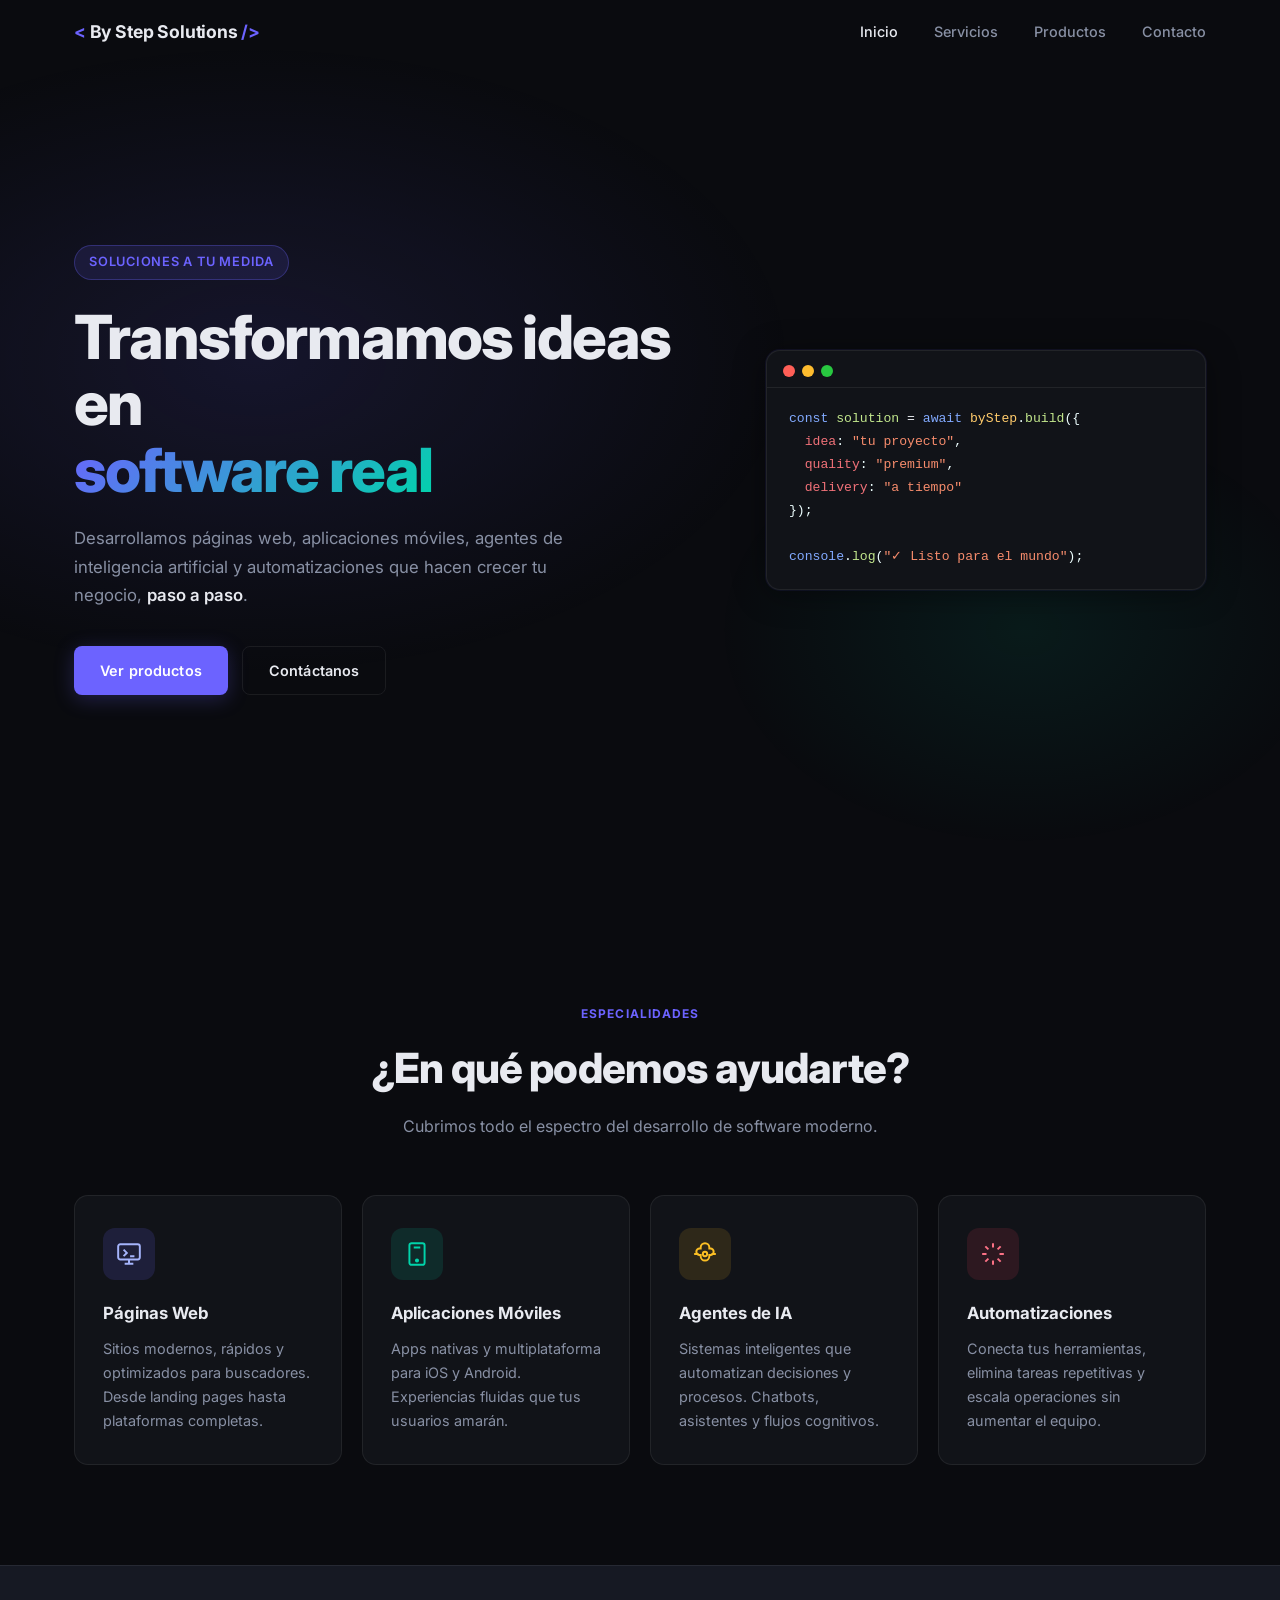
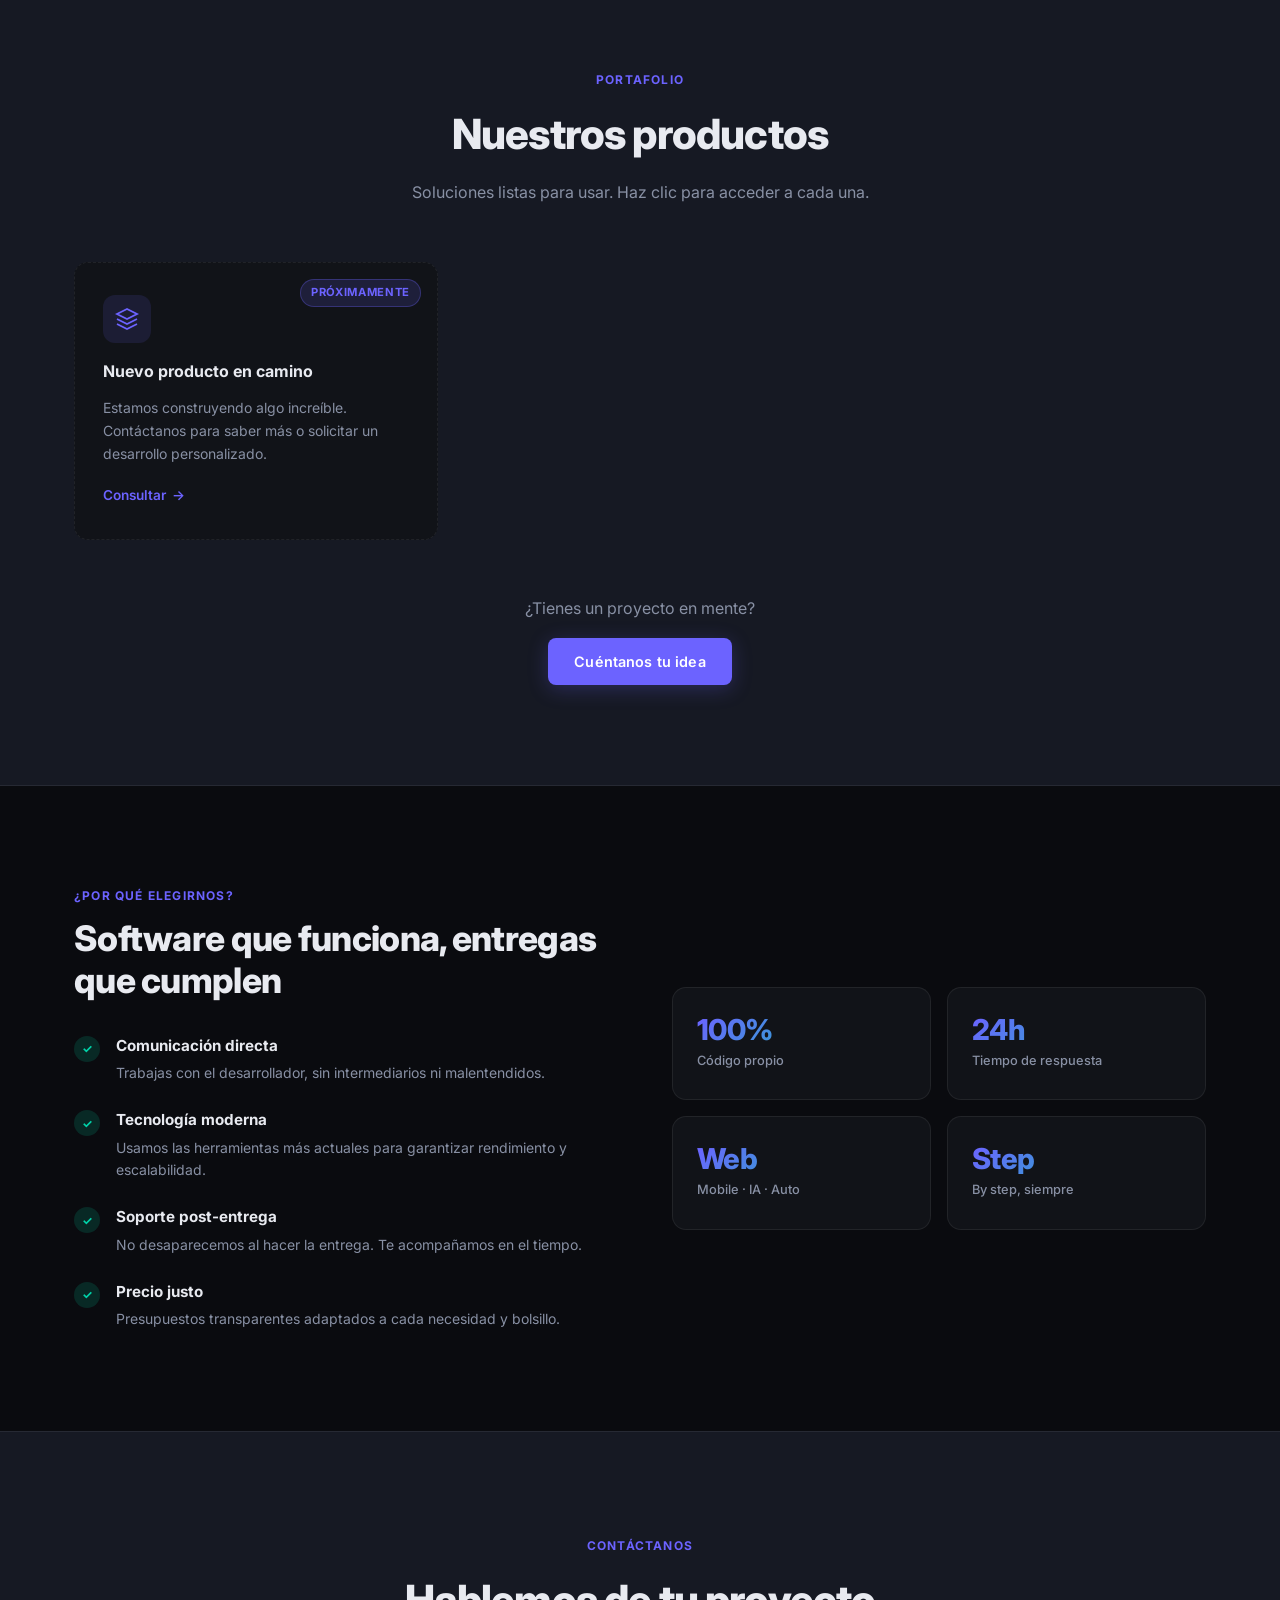
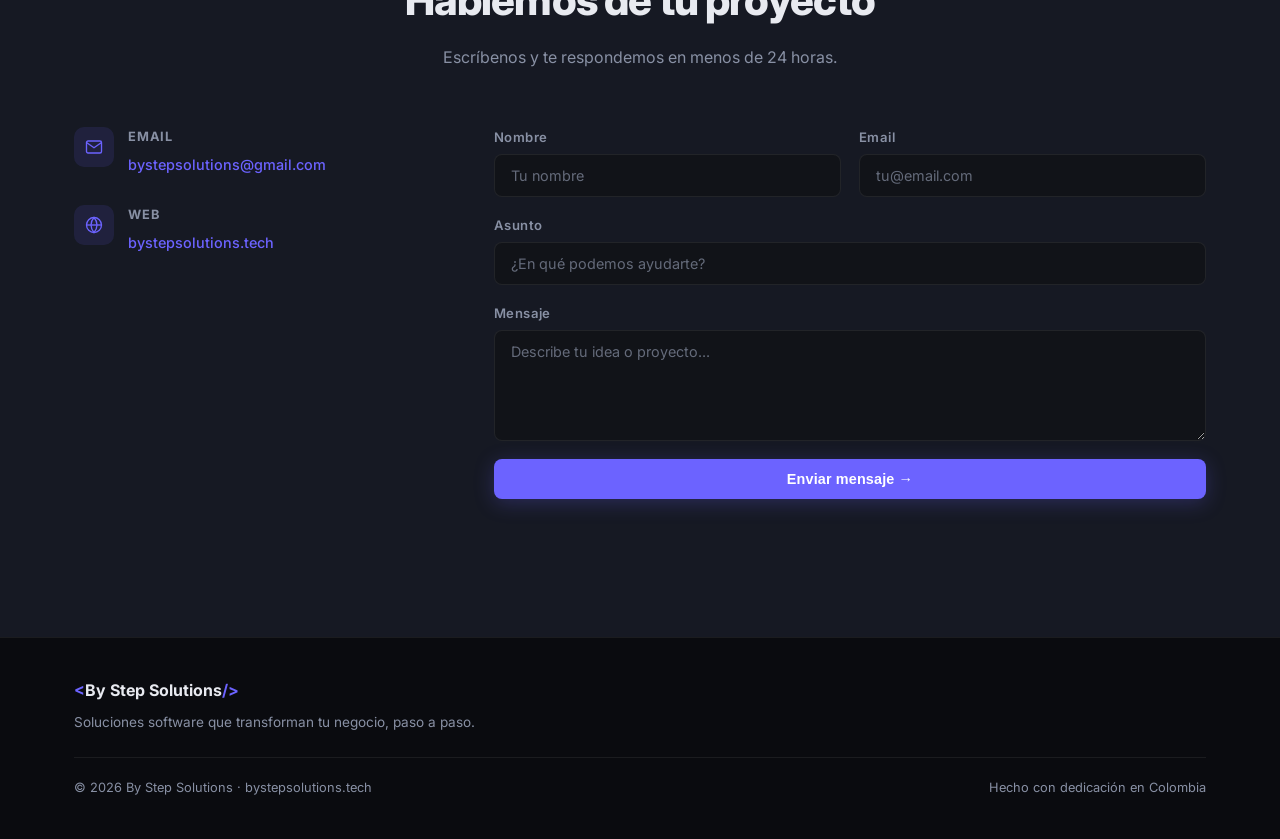
==== index.html @ 15e0da5c "Add: Pagina byStepSolutions" ====
<!DOCTYPE html>
<html lang="es">
<head>
  <meta charset="UTF-8" />
  <meta name="viewport" content="width=device-width, initial-scale=1.0" />
  <meta name="description" content="By Step Solutions - Soluciones software a medida: páginas web, aplicaciones móviles, agentes de IA y automatizaciones tecnológicas." />
  <meta name="keywords" content="desarrollo web, aplicaciones móviles, agentes IA, automatización, software" />
  <meta property="og:title" content="By Step Solutions" />
  <meta property="og:description" content="Soluciones software que transforman tu negocio, paso a paso." />
  <meta property="og:url" content="https://bystepsolutions.tech" />
  <title>By Step Solutions</title>
  <link rel="stylesheet" href="styles.css" />
  <link rel="preconnect" href="https://fonts.googleapis.com" />
  <link rel="preconnect" href="https://fonts.gstatic.com" crossorigin />
  <link href="https://fonts.googleapis.com/css2?family=Inter:wght@300;400;500;600;700;800&display=swap" rel="stylesheet" />
</head>
<body>

  <!-- NAVBAR -->
  <nav class="navbar" id="navbar">
    <div class="nav-container">
      <a href="#home" class="nav-logo">
        <span class="logo-bracket">&lt;</span>
        By Step Solutions
        <span class="logo-bracket">/&gt;</span>
      </a>
      <ul class="nav-links" id="nav-links">
        <li><a href="#home">Inicio</a></li>
        <li><a href="#services">Servicios</a></li>
        <li><a href="#products">Productos</a></li>
        <li><a href="#contact">Contacto</a></li>
      </ul>
      <button class="hamburger" id="hamburger" aria-label="Menú">
        <span></span><span></span><span></span>
      </button>
    </div>
  </nav>

  <!-- HERO -->
  <section class="hero" id="home">
    <div class="hero-bg"></div>
    <div class="hero-content">
      <div class="hero-badge">Soluciones a tu medida</div>
      <h1>
        Transformamos ideas en<br />
        <span class="gradient-text">software real</span>
      </h1>
      <p class="hero-subtitle">
        Desarrollamos páginas web, aplicaciones móviles, agentes de inteligencia artificial
        y automatizaciones que hacen crecer tu negocio, <strong>paso a paso</strong>.
      </p>
      <div class="hero-actions">
        <a href="#products" class="btn btn-primary">Ver productos</a>
        <a href="#contact" class="btn btn-outline">Contáctanos</a>
      </div>
    </div>
    <div class="hero-visual">
      <div class="code-card">
        <div class="code-dots">
          <span class="dot red"></span>
          <span class="dot yellow"></span>
          <span class="dot green"></span>
        </div>
        <pre class="code-block"><span class="c-blue">const</span> <span class="c-green">solution</span> = <span class="c-blue">await</span> <span class="c-yellow">byStep</span><span class="c-white">.</span><span class="c-green">build</span><span class="c-white">({</span>
  <span class="c-red">idea</span><span class="c-white">:</span> <span class="c-orange">"tu proyecto"</span><span class="c-white">,</span>
  <span class="c-red">quality</span><span class="c-white">:</span> <span class="c-orange">"premium"</span><span class="c-white">,</span>
  <span class="c-red">delivery</span><span class="c-white">:</span> <span class="c-orange">"a tiempo"</span>
<span class="c-white">});</span>

<span class="c-blue">console</span><span class="c-white">.</span><span class="c-green">log</span><span class="c-white">(</span><span class="c-orange">"✓ Listo para el mundo"</span><span class="c-white">);</span></pre>
      </div>
    </div>
  </section>

  <!-- SERVICES -->
  <section class="services" id="services">
    <div class="container">
      <div class="section-header">
        <span class="section-tag">Especialidades</span>
        <h2>¿En qué podemos ayudarte?</h2>
        <p>Cubrimos todo el espectro del desarrollo de software moderno.</p>
      </div>
      <div class="services-grid">
        <div class="service-card">
          <div class="service-icon icon-web">
            <svg viewBox="0 0 24 24" fill="none" stroke="currentColor" stroke-width="1.8">
              <rect x="2" y="3" width="20" height="14" rx="2"/>
              <path d="M8 21h8M12 17v4"/>
              <path d="M7 8l3 3-3 3"/>
              <path d="M13 14h4"/>
            </svg>
          </div>
          <h3>Páginas Web</h3>
          <p>Sitios modernos, rápidos y optimizados para buscadores. Desde landing pages hasta plataformas completas.</p>
        </div>
        <div class="service-card">
          <div class="service-icon icon-mobile">
            <svg viewBox="0 0 24 24" fill="none" stroke="currentColor" stroke-width="1.8">
              <rect x="5" y="2" width="14" height="20" rx="2"/>
              <circle cx="12" cy="18" r="1"/>
              <path d="M9 6h6"/>
            </svg>
          </div>
          <h3>Aplicaciones Móviles</h3>
          <p>Apps nativas y multiplataforma para iOS y Android. Experiencias fluidas que tus usuarios amarán.</p>
        </div>
        <div class="service-card">
          <div class="service-icon icon-ai">
            <svg viewBox="0 0 24 24" fill="none" stroke="currentColor" stroke-width="1.8">
              <path d="M12 2a4 4 0 0 1 4 4v1h1a3 3 0 0 1 0 6h-1v1a4 4 0 0 1-8 0v-1H7a3 3 0 0 1 0-6h1V6a4 4 0 0 1 4-4z"/>
              <circle cx="12" cy="12" r="2"/>
              <path d="M6 12H2M22 12h-4"/>
            </svg>
          </div>
          <h3>Agentes de IA</h3>
          <p>Sistemas inteligentes que automatizan decisiones y procesos. Chatbots, asistentes y flujos cognitivos.</p>
        </div>
        <div class="service-card">
          <div class="service-icon icon-auto">
            <svg viewBox="0 0 24 24" fill="none" stroke="currentColor" stroke-width="1.8">
              <path d="M12 2v4M12 18v4M4.93 4.93l2.83 2.83M16.24 16.24l2.83 2.83M2 12h4M18 12h4M4.93 19.07l2.83-2.83M16.24 7.76l2.83-2.83"/>
            </svg>
          </div>
          <h3>Automatizaciones</h3>
          <p>Conecta tus herramientas, elimina tareas repetitivas y escala operaciones sin aumentar el equipo.</p>
        </div>
      </div>
    </div>
  </section>

  <!-- PRODUCTS -->
  <section class="products" id="products">
    <div class="container">
      <div class="section-header">
        <span class="section-tag">Portafolio</span>
        <h2>Nuestros productos</h2>
        <p>Soluciones listas para usar. Haz clic para acceder a cada una.</p>
      </div>
      <div class="products-grid" id="products-grid">

        <!-- CARD DE EJEMPLO — puedes duplicar y adaptar -->
        <div class="product-card coming-soon">
          <div class="product-badge">Próximamente</div>
          <div class="product-icon">
            <svg viewBox="0 0 24 24" fill="none" stroke="currentColor" stroke-width="1.8">
              <path d="M12 2L2 7l10 5 10-5-10-5z"/>
              <path d="M2 17l10 5 10-5"/>
              <path d="M2 12l10 5 10-5"/>
            </svg>
          </div>
          <h3>Nuevo producto en camino</h3>
          <p>Estamos construyendo algo increíble. Contáctanos para saber más o solicitar un desarrollo personalizado.</p>
          <a href="#contact" class="product-link">Consultar <span>&rarr;</span></a>
        </div>

      </div>

      <div class="products-cta">
        <p>¿Tienes un proyecto en mente?</p>
        <a href="mailto:bystepsolutions@gmail.com" class="btn btn-primary">Cuéntanos tu idea</a>
      </div>
    </div>
  </section>

  <!-- WHY US -->
  <section class="why-us">
    <div class="container">
      <div class="why-grid">
        <div class="why-content">
          <span class="section-tag">¿Por qué elegirnos?</span>
          <h2>Software que funciona, entregas que cumplen</h2>
          <ul class="why-list">
            <li>
              <span class="check-icon">✓</span>
              <div>
                <strong>Comunicación directa</strong>
                <p>Trabajas con el desarrollador, sin intermediarios ni malentendidos.</p>
              </div>
            </li>
            <li>
              <span class="check-icon">✓</span>
              <div>
                <strong>Tecnología moderna</strong>
                <p>Usamos las herramientas más actuales para garantizar rendimiento y escalabilidad.</p>
              </div>
            </li>
            <li>
              <span class="check-icon">✓</span>
              <div>
                <strong>Soporte post-entrega</strong>
                <p>No desaparecemos al hacer la entrega. Te acompañamos en el tiempo.</p>
              </div>
            </li>
            <li>
              <span class="check-icon">✓</span>
              <div>
                <strong>Precio justo</strong>
                <p>Presupuestos transparentes adaptados a cada necesidad y bolsillo.</p>
              </div>
            </li>
          </ul>
        </div>
        <div class="why-stats">
          <div class="stat-card">
            <span class="stat-num">100%</span>
            <span class="stat-label">Código propio</span>
          </div>
          <div class="stat-card">
            <span class="stat-num">24h</span>
            <span class="stat-label">Tiempo de respuesta</span>
          </div>
          <div class="stat-card">
            <span class="stat-num">Web</span>
            <span class="stat-label">Mobile · IA · Auto</span>
          </div>
          <div class="stat-card">
            <span class="stat-num">Step</span>
            <span class="stat-label">By step, siempre</span>
          </div>
        </div>
      </div>
    </div>
  </section>

  <!-- CONTACT -->
  <section class="contact" id="contact">
    <div class="container">
      <div class="section-header">
        <span class="section-tag">Contáctanos</span>
        <h2>Hablemos de tu proyecto</h2>
        <p>Escríbenos y te respondemos en menos de 24 horas.</p>
      </div>
      <div class="contact-grid">
        <div class="contact-info">
          <div class="contact-item">
            <div class="contact-icon">
              <svg viewBox="0 0 24 24" fill="none" stroke="currentColor" stroke-width="1.8">
                <path d="M4 4h16c1.1 0 2 .9 2 2v12c0 1.1-.9 2-2 2H4c-1.1 0-2-.9-2-2V6c0-1.1.9-2 2-2z"/>
                <polyline points="22,6 12,13 2,6"/>
              </svg>
            </div>
            <div>
              <strong>Email</strong>
              <a href="mailto:bystepsolutions@gmail.com">bystepsolutions@gmail.com</a>
            </div>
          </div>
          <div class="contact-item">
            <div class="contact-icon">
              <svg viewBox="0 0 24 24" fill="none" stroke="currentColor" stroke-width="1.8">
                <circle cx="12" cy="12" r="10"/>
                <line x1="2" y1="12" x2="22" y2="12"/>
                <path d="M12 2a15.3 15.3 0 0 1 4 10 15.3 15.3 0 0 1-4 10 15.3 15.3 0 0 1-4-10 15.3 15.3 0 0 1 4-10z"/>
              </svg>
            </div>
            <div>
              <strong>Web</strong>
              <a href="https://bystepsolutions.tech" target="_blank">bystepsolutions.tech</a>
            </div>
          </div>
        </div>
        <form class="contact-form" id="contact-form" onsubmit="handleSubmit(event)">
          <div class="form-row">
            <div class="form-group">
              <label for="name">Nombre</label>
              <input type="text" id="name" name="name" placeholder="Tu nombre" required />
            </div>
            <div class="form-group">
              <label for="email">Email</label>
              <input type="email" id="email" name="email" placeholder="tu@email.com" required />
            </div>
          </div>
          <div class="form-group">
            <label for="subject">Asunto</label>
            <input type="text" id="subject" name="subject" placeholder="¿En qué podemos ayudarte?" required />
          </div>
          <div class="form-group">
            <label for="message">Mensaje</label>
            <textarea id="message" name="message" rows="5" placeholder="Describe tu idea o proyecto..." required></textarea>
          </div>
          <button type="submit" class="btn btn-primary btn-full">Enviar mensaje &rarr;</button>
          <div class="form-notice" id="form-notice"></div>
        </form>
      </div>
    </div>
  </section>

  <!-- FOOTER -->
  <footer class="footer">
    <div class="container">
      <div class="footer-top">
        <a href="#home" class="footer-logo">
          <span class="logo-bracket">&lt;</span>By Step Solutions<span class="logo-bracket">/&gt;</span>
        </a>
        <p>Soluciones software que transforman tu negocio, paso a paso.</p>
      </div>
      <div class="footer-bottom">
        <span>&copy; 2026 By Step Solutions · bystepsolutions.tech</span>
        <span>Hecho con dedicación en Colombia</span>
      </div>
    </div>
  </footer>

  <script src="main.js"></script>
</body>
</html>
---- styles.css ----
/* =============================================
   BY STEP SOLUTIONS — Estilos principales
   ============================================= */

*, *::before, *::after {
  box-sizing: border-box;
  margin: 0;
  padding: 0;
}

:root {
  --primary:      #6c63ff;
  --primary-dark: #4f46e5;
  --primary-glow: rgba(108, 99, 255, 0.25);
  --accent:       #00d4aa;
  --bg:           #0a0b0f;
  --bg-card:      #111318;
  --bg-card-2:    #161923;
  --border:       rgba(255, 255, 255, 0.07);
  --text:         #e8eaf0;
  --text-muted:   #8890a4;
  --radius:       14px;
  --radius-sm:    8px;
  --shadow:       0 4px 32px rgba(0, 0, 0, 0.4);
  --font:         'Inter', system-ui, sans-serif;
  --transition:   0.25s ease;
  --max-w:        1180px;
}

html { scroll-behavior: smooth; }

body {
  font-family: var(--font);
  background: var(--bg);
  color: var(--text);
  line-height: 1.6;
  overflow-x: hidden;
}

a { color: inherit; text-decoration: none; }
img { max-width: 100%; display: block; }

/* ---- SCROLLBAR ---- */
::-webkit-scrollbar { width: 6px; }
::-webkit-scrollbar-track { background: var(--bg); }
::-webkit-scrollbar-thumb { background: var(--primary); border-radius: 3px; }

/* ---- CONTAINER ---- */
.container {
  max-width: var(--max-w);
  margin: 0 auto;
  padding: 0 24px;
}

/* ============================================
   NAVBAR
   ============================================ */
.navbar {
  position: fixed;
  top: 0; left: 0; right: 0;
  z-index: 100;
  padding: 18px 0;
  transition: background var(--transition), backdrop-filter var(--transition), box-shadow var(--transition);
}

.navbar.scrolled {
  background: rgba(10, 11, 15, 0.88);
  backdrop-filter: blur(16px);
  box-shadow: 0 1px 0 var(--border);
  padding: 12px 0;
}

.nav-container {
  max-width: var(--max-w);
  margin: 0 auto;
  padding: 0 24px;
  display: flex;
  align-items: center;
  justify-content: space-between;
  gap: 32px;
}

.nav-logo {
  font-size: 1.1rem;
  font-weight: 700;
  letter-spacing: -0.01em;
  white-space: nowrap;
}

.logo-bracket {
  color: var(--primary);
}

.nav-links {
  display: flex;
  list-style: none;
  gap: 36px;
}

.nav-links a {
  font-size: 0.9rem;
  font-weight: 500;
  color: var(--text-muted);
  transition: color var(--transition);
}

.nav-links a:hover { color: var(--text); }

/* Hamburger */
.hamburger {
  display: none;
  flex-direction: column;
  gap: 5px;
  background: none;
  border: none;
  cursor: pointer;
  padding: 4px;
}

.hamburger span {
  display: block;
  width: 24px;
  height: 2px;
  background: var(--text);
  border-radius: 2px;
  transition: transform var(--transition), opacity var(--transition);
}

.hamburger.open span:nth-child(1) { transform: translateY(7px) rotate(45deg); }
.hamburger.open span:nth-child(2) { opacity: 0; }
.hamburger.open span:nth-child(3) { transform: translateY(-7px) rotate(-45deg); }

/* ============================================
   HERO
   ============================================ */
.hero {
  min-height: 100vh;
  display: flex;
  align-items: center;
  gap: 64px;
  padding: 120px 24px 80px;
  max-width: var(--max-w);
  margin: 0 auto;
  position: relative;
}

.hero-bg {
  position: fixed;
  top: 0; left: 0; right: 0; bottom: 0;
  background:
    radial-gradient(ellipse 60% 50% at 20% 40%, rgba(108,99,255,0.12) 0%, transparent 70%),
    radial-gradient(ellipse 40% 40% at 80% 70%, rgba(0,212,170,0.08) 0%, transparent 60%);
  pointer-events: none;
  z-index: -1;
}

.hero-content {
  flex: 1;
  min-width: 0;
}

.hero-badge {
  display: inline-flex;
  align-items: center;
  gap: 8px;
  background: rgba(108,99,255,0.12);
  border: 1px solid rgba(108,99,255,0.3);
  color: var(--primary);
  font-size: 0.8rem;
  font-weight: 600;
  padding: 6px 14px;
  border-radius: 100px;
  margin-bottom: 24px;
  text-transform: uppercase;
  letter-spacing: 0.06em;
}

.hero h1 {
  font-size: clamp(2.2rem, 5vw, 3.8rem);
  font-weight: 800;
  line-height: 1.1;
  letter-spacing: -0.03em;
  margin-bottom: 20px;
}

.gradient-text {
  background: linear-gradient(135deg, var(--primary) 0%, var(--accent) 100%);
  -webkit-background-clip: text;
  -webkit-text-fill-color: transparent;
  background-clip: text;
}

.hero-subtitle {
  font-size: 1.05rem;
  color: var(--text-muted);
  max-width: 520px;
  margin-bottom: 36px;
  line-height: 1.7;
}

.hero-subtitle strong { color: var(--text); font-weight: 600; }

.hero-actions {
  display: flex;
  gap: 14px;
  flex-wrap: wrap;
}

/* Code card */
.hero-visual {
  flex: 0 0 auto;
  width: min(440px, 100%);
}

.code-card {
  background: var(--bg-card);
  border: 1px solid var(--border);
  border-radius: var(--radius);
  overflow: hidden;
  box-shadow: var(--shadow), 0 0 0 1px rgba(108,99,255,0.1);
}

.code-dots {
  display: flex;
  gap: 7px;
  padding: 14px 16px 10px;
  border-bottom: 1px solid var(--border);
}

.dot {
  width: 12px; height: 12px;
  border-radius: 50%;
}
.dot.red    { background: #ff5f57; }
.dot.yellow { background: #febc2e; }
.dot.green  { background: #28c840; }

.code-block {
  font-family: 'Fira Code', 'Cascadia Code', 'Courier New', monospace;
  font-size: 0.82rem;
  line-height: 1.75;
  padding: 20px 22px;
  white-space: pre-wrap;
}

.c-blue   { color: #82aaff; }
.c-green  { color: #c3e88d; }
.c-yellow { color: #ffcb6b; }
.c-orange { color: #f78c6c; }
.c-red    { color: #f07178; }
.c-white  { color: #eeffff; }

/* ============================================
   BUTTONS
   ============================================ */
.btn {
  display: inline-flex;
  align-items: center;
  justify-content: center;
  gap: 8px;
  font-size: 0.9rem;
  font-weight: 600;
  padding: 12px 26px;
  border-radius: var(--radius-sm);
  border: none;
  cursor: pointer;
  transition: all var(--transition);
  letter-spacing: 0.01em;
  white-space: nowrap;
}

.btn-primary {
  background: var(--primary);
  color: #fff;
  box-shadow: 0 4px 20px var(--primary-glow);
}

.btn-primary:hover {
  background: var(--primary-dark);
  box-shadow: 0 6px 28px rgba(108,99,255,0.4);
  transform: translateY(-1px);
}

.btn-outline {
  background: transparent;
  color: var(--text);
  border: 1px solid var(--border);
}

.btn-outline:hover {
  border-color: var(--primary);
  color: var(--primary);
  transform: translateY(-1px);
}

.btn-full { width: 100%; }

/* ============================================
   SECTION HEADERS
   ============================================ */
.section-header {
  text-align: center;
  margin-bottom: 56px;
}

.section-tag {
  display: inline-block;
  font-size: 0.75rem;
  font-weight: 700;
  text-transform: uppercase;
  letter-spacing: 0.1em;
  color: var(--primary);
  margin-bottom: 12px;
}

.section-header h2 {
  font-size: clamp(1.7rem, 3.5vw, 2.6rem);
  font-weight: 800;
  letter-spacing: -0.02em;
  margin-bottom: 12px;
}

.section-header p {
  color: var(--text-muted);
  font-size: 1rem;
  max-width: 480px;
  margin: 0 auto;
}

/* ============================================
   SERVICES
   ============================================ */
.services {
  padding: 100px 0;
}

.services-grid {
  display: grid;
  grid-template-columns: repeat(auto-fit, minmax(240px, 1fr));
  gap: 20px;
}

.service-card {
  background: var(--bg-card);
  border: 1px solid var(--border);
  border-radius: var(--radius);
  padding: 32px 28px;
  transition: all var(--transition);
  position: relative;
  overflow: hidden;
}

.service-card::before {
  content: '';
  position: absolute;
  inset: 0;
  opacity: 0;
  transition: opacity var(--transition);
  border-radius: inherit;
}

.service-card:hover {
  border-color: rgba(108,99,255,0.3);
  transform: translateY(-4px);
  box-shadow: 0 12px 40px rgba(0,0,0,0.3), 0 0 0 1px rgba(108,99,255,0.15);
}

.service-icon {
  width: 52px; height: 52px;
  border-radius: 12px;
  display: flex;
  align-items: center;
  justify-content: center;
  margin-bottom: 20px;
}

.service-icon svg { width: 26px; height: 26px; }

.icon-web    { background: rgba(108,99,255,0.15); color: #a5b4fc; }
.icon-mobile { background: rgba(0,212,170,0.12);  color: var(--accent); }
.icon-ai     { background: rgba(251,191,36,0.12);  color: #fbbf24; }
.icon-auto   { background: rgba(244,63,94,0.12);   color: #fb7185; }

.service-card h3 {
  font-size: 1.05rem;
  font-weight: 700;
  margin-bottom: 10px;
}

.service-card p {
  font-size: 0.9rem;
  color: var(--text-muted);
  line-height: 1.65;
}

/* ============================================
   PRODUCTS
   ============================================ */
.products {
  padding: 100px 0;
  background: var(--bg-card-2);
  border-top: 1px solid var(--border);
  border-bottom: 1px solid var(--border);
}

.products-grid {
  display: grid;
  grid-template-columns: repeat(auto-fill, minmax(280px, 1fr));
  gap: 20px;
  margin-bottom: 56px;
}

.product-card {
  background: var(--bg-card);
  border: 1px solid var(--border);
  border-radius: var(--radius);
  padding: 32px 28px;
  display: flex;
  flex-direction: column;
  gap: 12px;
  position: relative;
  transition: all var(--transition);
  text-decoration: none;
  color: var(--text);
}

.product-card:hover {
  border-color: rgba(108,99,255,0.35);
  transform: translateY(-4px);
  box-shadow: 0 12px 40px rgba(0,0,0,0.35);
}

.product-card.coming-soon {
  opacity: 0.75;
  border-style: dashed;
}

.product-badge {
  position: absolute;
  top: 16px; right: 16px;
  font-size: 0.7rem;
  font-weight: 700;
  text-transform: uppercase;
  letter-spacing: 0.06em;
  padding: 4px 10px;
  border-radius: 100px;
  background: rgba(108,99,255,0.15);
  color: var(--primary);
  border: 1px solid rgba(108,99,255,0.3);
}

.product-icon {
  width: 48px; height: 48px;
  background: rgba(108,99,255,0.12);
  border-radius: 12px;
  display: flex;
  align-items: center;
  justify-content: center;
  color: var(--primary);
}

.product-icon svg { width: 24px; height: 24px; }

.product-card h3 {
  font-size: 1rem;
  font-weight: 700;
  margin-top: 4px;
}

.product-card p {
  font-size: 0.875rem;
  color: var(--text-muted);
  line-height: 1.65;
  flex: 1;
}

.product-link {
  display: inline-flex;
  align-items: center;
  gap: 6px;
  font-size: 0.85rem;
  font-weight: 600;
  color: var(--primary);
  margin-top: 8px;
  transition: gap var(--transition);
}

.product-link:hover { gap: 10px; }

.products-cta {
  text-align: center;
  display: flex;
  flex-direction: column;
  align-items: center;
  gap: 16px;
}

.products-cta p {
  color: var(--text-muted);
  font-size: 1rem;
}

/* ============================================
   WHY US
   ============================================ */
.why-us {
  padding: 100px 0;
}

.why-grid {
  display: grid;
  grid-template-columns: 1fr 1fr;
  gap: 64px;
  align-items: center;
}

.why-content .section-tag { display: block; margin-bottom: 12px; }

.why-content h2 {
  font-size: clamp(1.5rem, 3vw, 2.2rem);
  font-weight: 800;
  letter-spacing: -0.02em;
  margin-bottom: 32px;
  line-height: 1.2;
}

.why-list {
  list-style: none;
  display: flex;
  flex-direction: column;
  gap: 24px;
}

.why-list li {
  display: flex;
  gap: 16px;
  align-items: flex-start;
}

.check-icon {
  flex-shrink: 0;
  width: 26px; height: 26px;
  background: rgba(0,212,170,0.15);
  color: var(--accent);
  border-radius: 50%;
  display: flex;
  align-items: center;
  justify-content: center;
  font-size: 0.75rem;
  font-weight: 700;
  margin-top: 2px;
}

.why-list strong {
  display: block;
  font-size: 0.95rem;
  font-weight: 700;
  margin-bottom: 4px;
}

.why-list p {
  font-size: 0.875rem;
  color: var(--text-muted);
  line-height: 1.6;
}

.why-stats {
  display: grid;
  grid-template-columns: 1fr 1fr;
  gap: 16px;
}

.stat-card {
  background: var(--bg-card);
  border: 1px solid var(--border);
  border-radius: var(--radius);
  padding: 28px 24px;
  display: flex;
  flex-direction: column;
  gap: 6px;
  transition: all var(--transition);
}

.stat-card:hover {
  border-color: rgba(108,99,255,0.3);
  transform: translateY(-2px);
}

.stat-num {
  font-size: 1.8rem;
  font-weight: 800;
  background: linear-gradient(135deg, var(--primary), var(--accent));
  -webkit-background-clip: text;
  -webkit-text-fill-color: transparent;
  background-clip: text;
  letter-spacing: -0.02em;
  line-height: 1;
}

.stat-label {
  font-size: 0.8rem;
  color: var(--text-muted);
  font-weight: 500;
}

/* ============================================
   CONTACT
   ============================================ */
.contact {
  padding: 100px 0;
  background: var(--bg-card-2);
  border-top: 1px solid var(--border);
}

.contact-grid {
  display: grid;
  grid-template-columns: 1fr 2fr;
  gap: 64px;
  align-items: start;
}

.contact-info {
  display: flex;
  flex-direction: column;
  gap: 28px;
}

.contact-item {
  display: flex;
  gap: 14px;
  align-items: flex-start;
}

.contact-icon {
  width: 40px; height: 40px;
  background: rgba(108,99,255,0.12);
  border-radius: 10px;
  display: flex;
  align-items: center;
  justify-content: center;
  color: var(--primary);
  flex-shrink: 0;
}

.contact-icon svg { width: 18px; height: 18px; }

.contact-item strong {
  display: block;
  font-size: 0.8rem;
  text-transform: uppercase;
  letter-spacing: 0.06em;
  color: var(--text-muted);
  margin-bottom: 4px;
}

.contact-item a {
  font-size: 0.9rem;
  color: var(--primary);
  font-weight: 500;
  transition: opacity var(--transition);
}

.contact-item a:hover { opacity: 0.8; }

/* Form */
.contact-form {
  display: flex;
  flex-direction: column;
  gap: 18px;
}

.form-row {
  display: grid;
  grid-template-columns: 1fr 1fr;
  gap: 18px;
}

.form-group {
  display: flex;
  flex-direction: column;
  gap: 6px;
}

label {
  font-size: 0.82rem;
  font-weight: 600;
  color: var(--text-muted);
  letter-spacing: 0.03em;
}

input, textarea {
  background: var(--bg-card);
  border: 1px solid var(--border);
  border-radius: var(--radius-sm);
  padding: 12px 16px;
  color: var(--text);
  font-family: var(--font);
  font-size: 0.9rem;
  transition: border-color var(--transition), box-shadow var(--transition);
  outline: none;
  resize: vertical;
}

input::placeholder, textarea::placeholder { color: var(--text-muted); opacity: 0.7; }

input:focus, textarea:focus {
  border-color: var(--primary);
  box-shadow: 0 0 0 3px var(--primary-glow);
}

.form-notice {
  font-size: 0.85rem;
  text-align: center;
  min-height: 20px;
}

.form-notice.success { color: var(--accent); }
.form-notice.error   { color: #fb7185; }

/* ============================================
   FOOTER
   ============================================ */
.footer {
  border-top: 1px solid var(--border);
  padding: 40px 0;
}

.footer-top {
  display: flex;
  flex-direction: column;
  gap: 8px;
  margin-bottom: 24px;
}

.footer-logo {
  font-size: 1rem;
  font-weight: 700;
}

.footer-top p {
  font-size: 0.85rem;
  color: var(--text-muted);
}

.footer-bottom {
  display: flex;
  justify-content: space-between;
  align-items: center;
  flex-wrap: wrap;
  gap: 8px;
  padding-top: 20px;
  border-top: 1px solid var(--border);
  font-size: 0.8rem;
  color: var(--text-muted);
}

/* ============================================
   RESPONSIVE
   ============================================ */
@media (max-width: 900px) {
  .hero {
    flex-direction: column;
    gap: 48px;
    text-align: center;
    padding-top: 100px;
  }

  .hero-content { order: 1; }
  .hero-visual  { order: 2; width: 100%; }
  .hero-subtitle { margin: 0 auto 36px; }
  .hero-actions { justify-content: center; }

  .why-grid {
    grid-template-columns: 1fr;
    gap: 48px;
  }

  .contact-grid {
    grid-template-columns: 1fr;
    gap: 40px;
  }
}

@media (max-width: 640px) {
  .nav-links {
    display: none;
    position: fixed;
    top: 0; left: 0; right: 0; bottom: 0;
    background: rgba(10, 11, 15, 0.97);
    flex-direction: column;
    align-items: center;
    justify-content: center;
    gap: 32px;
    z-index: 99;
  }

  .nav-links.open { display: flex; }
  .nav-links a { font-size: 1.2rem; }
  .hamburger { display: flex; z-index: 101; }

  .form-row { grid-template-columns: 1fr; }

  .why-stats { grid-template-columns: 1fr 1fr; }

  .footer-bottom { flex-direction: column; text-align: center; }
}

/* ============================================
   ANIMATIONS
   ============================================ */
@keyframes fadeUp {
  from { opacity: 0; transform: translateY(24px); }
  to   { opacity: 1; transform: translateY(0); }
}

.hero-badge, .hero h1, .hero-subtitle, .hero-actions, .hero-visual {
  animation: fadeUp 0.7s ease both;
}
.hero h1         { animation-delay: 0.1s; }
.hero-subtitle   { animation-delay: 0.2s; }
.hero-actions    { animation-delay: 0.3s; }
.hero-visual     { animation-delay: 0.4s; }
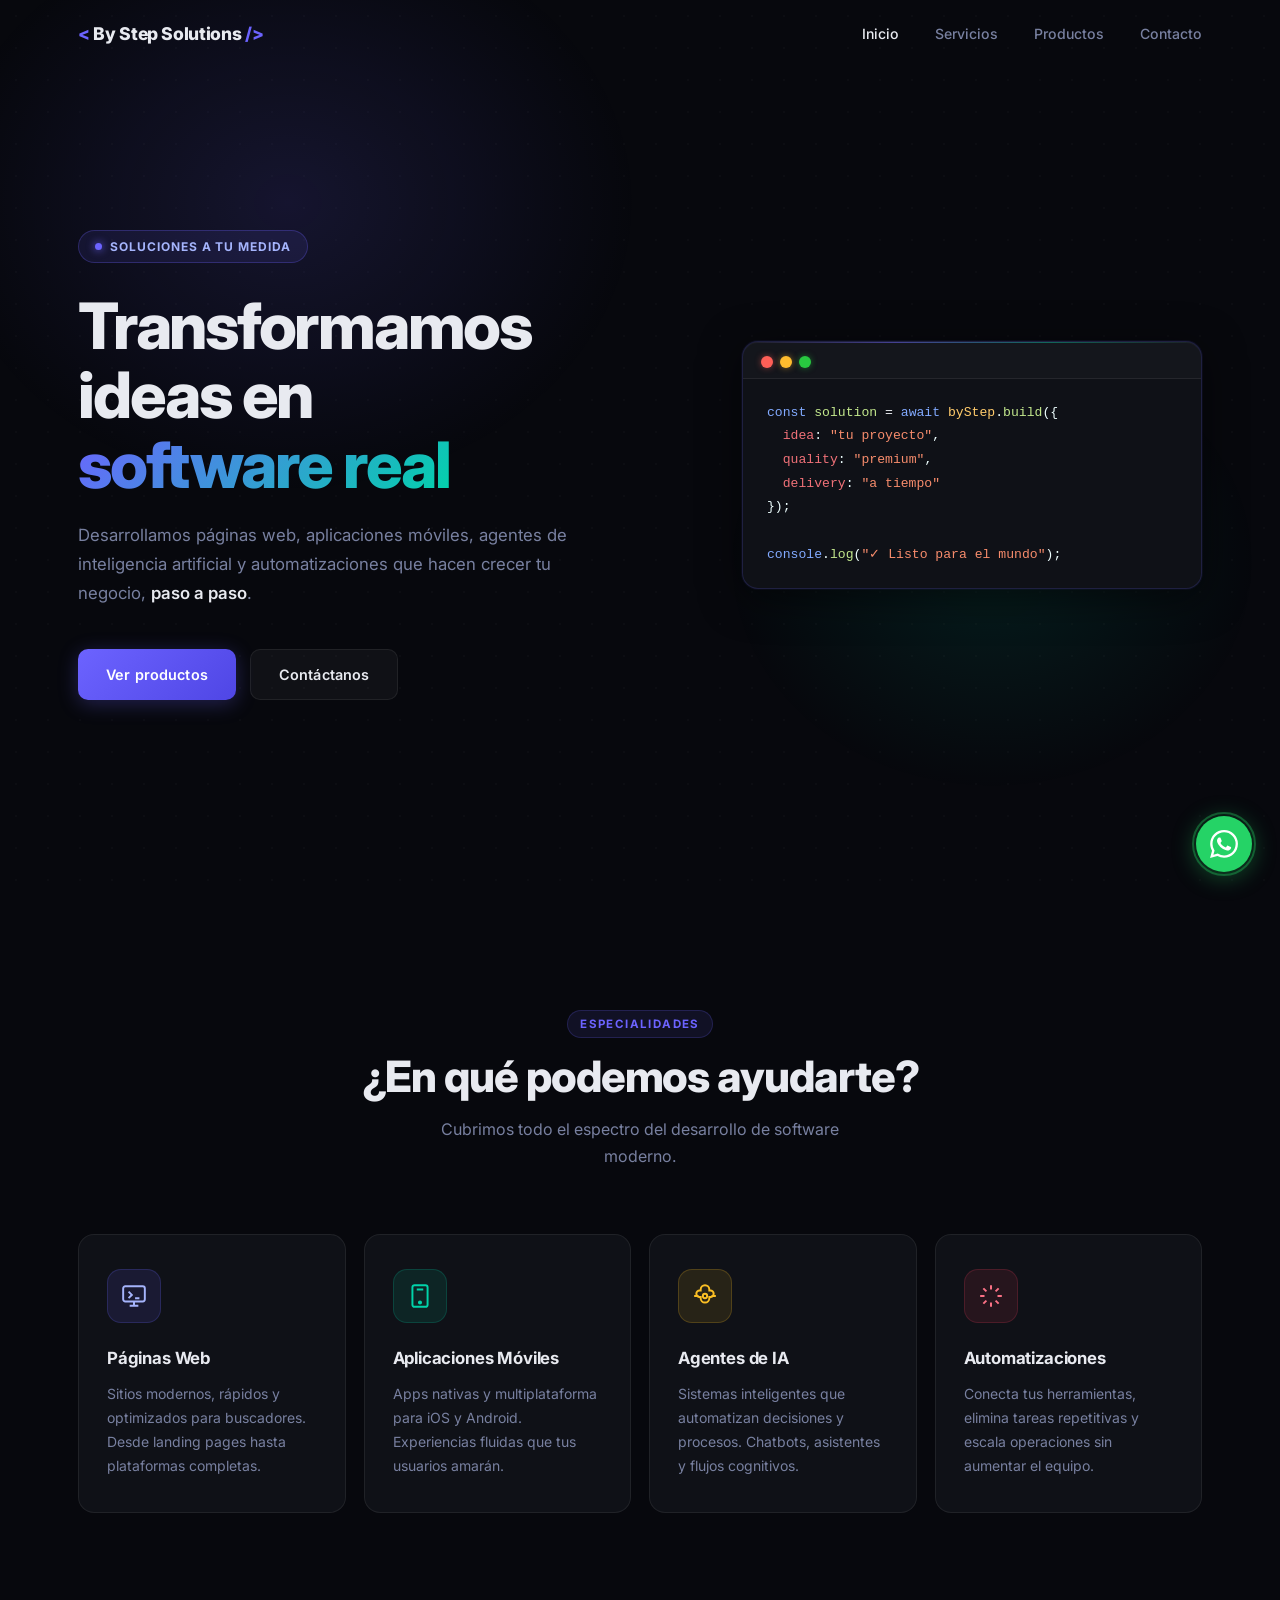
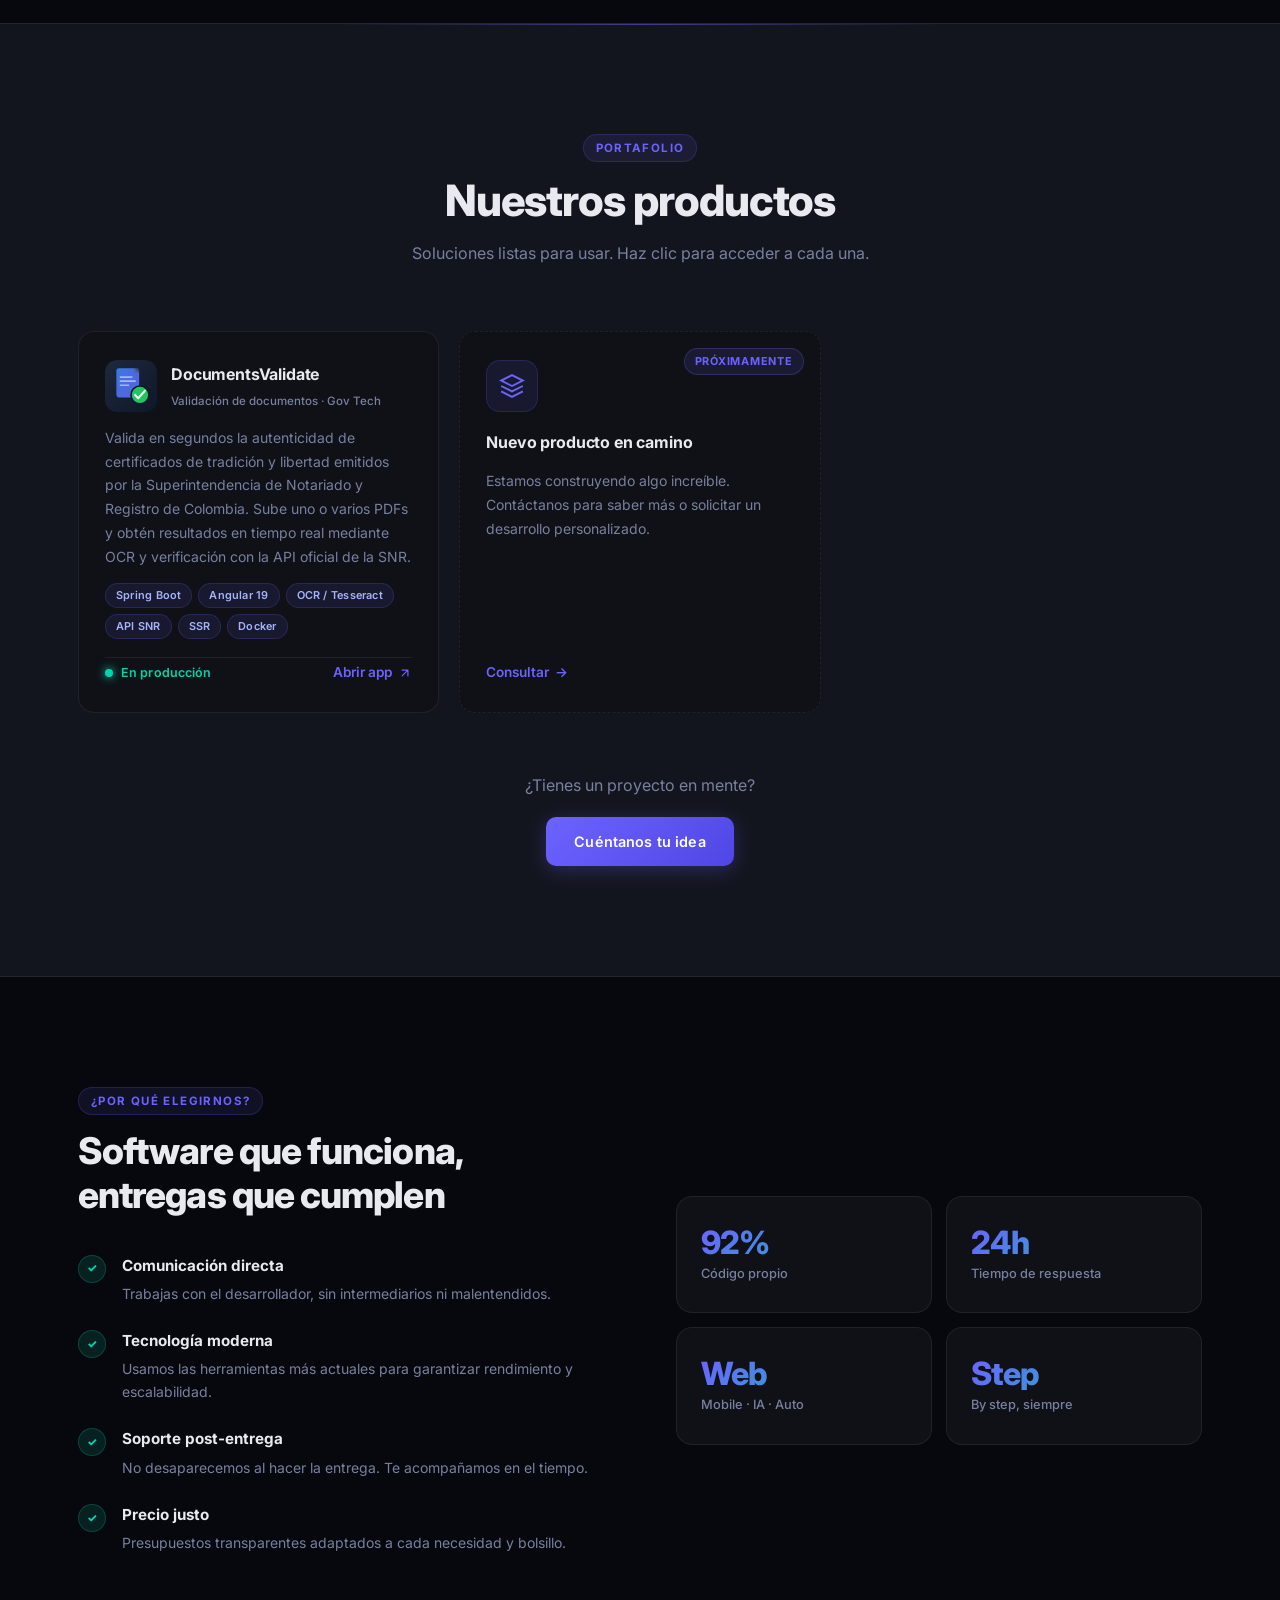
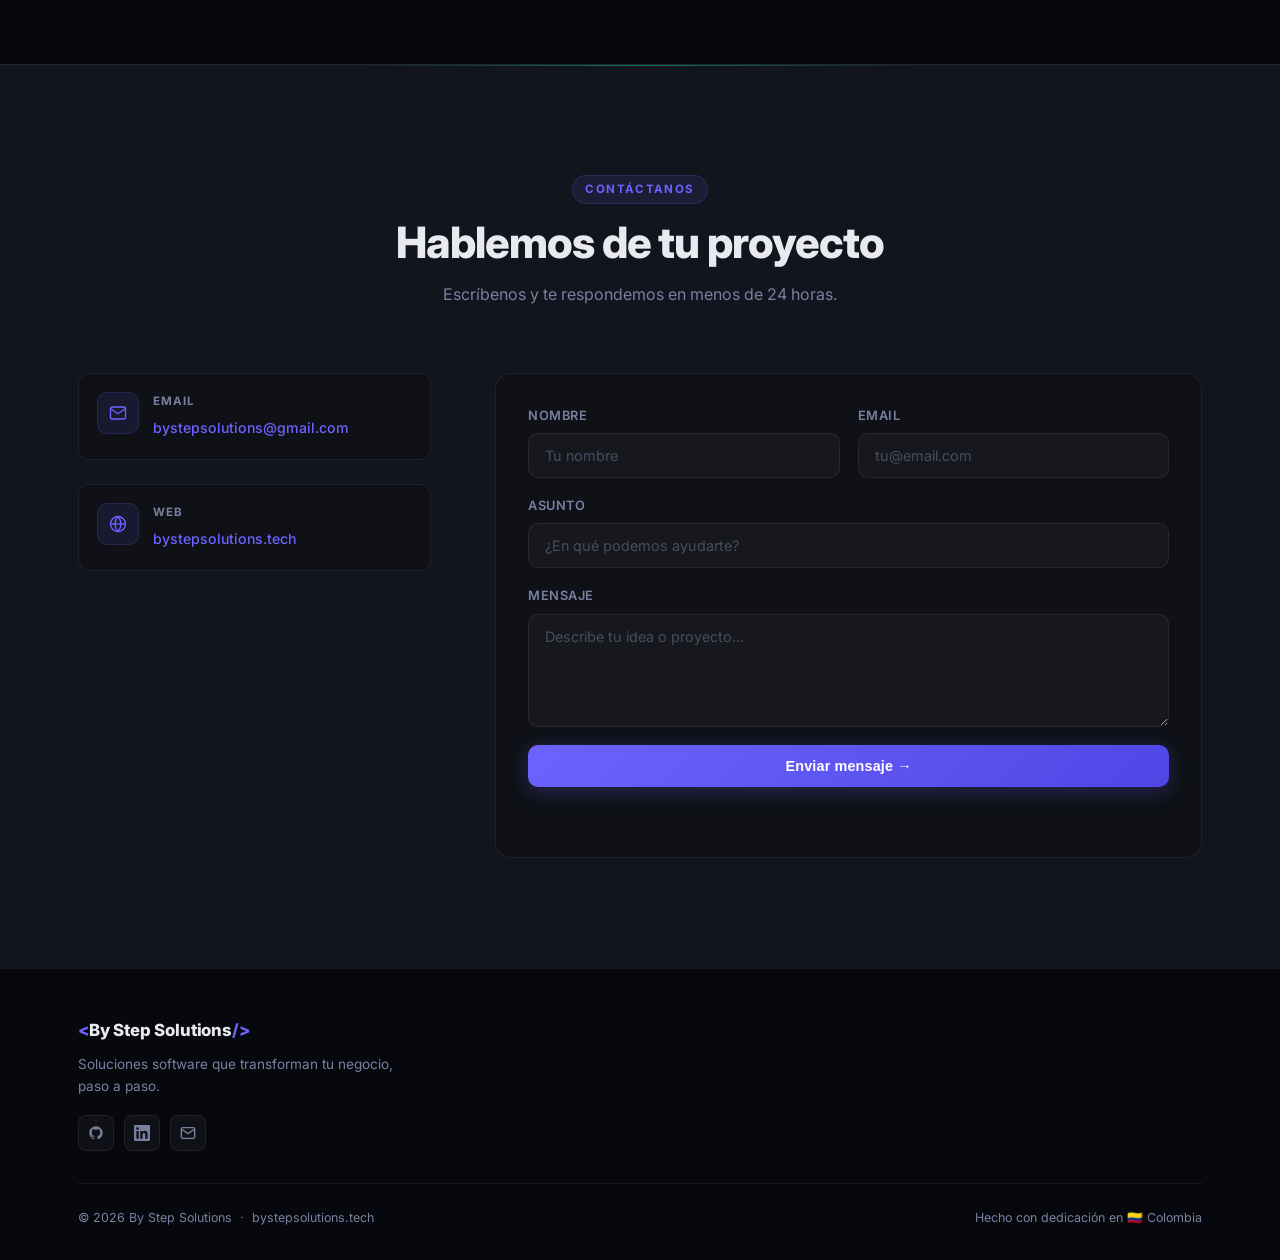
==== commit 06cf4f63: "Mejora de pagina" ====
--- a/index.html
+++ b/index.html
@@ -1,9 +1,11 @@
 <!DOCTYPE html>
 <html lang="es">
+
 <head>
   <meta charset="UTF-8" />
   <meta name="viewport" content="width=device-width, initial-scale=1.0" />
-  <meta name="description" content="By Step Solutions - Soluciones software a medida: páginas web, aplicaciones móviles, agentes de IA y automatizaciones tecnológicas." />
+  <meta name="description"
+    content="By Step Solutions - Soluciones software a medida: páginas web, aplicaciones móviles, agentes de IA y automatizaciones tecnológicas." />
   <meta name="keywords" content="desarrollo web, aplicaciones móviles, agentes IA, automatización, software" />
   <meta property="og:title" content="By Step Solutions" />
   <meta property="og:description" content="Soluciones software que transforman tu negocio, paso a paso." />
@@ -12,8 +14,10 @@
   <link rel="stylesheet" href="styles.css" />
   <link rel="preconnect" href="https://fonts.googleapis.com" />
   <link rel="preconnect" href="https://fonts.gstatic.com" crossorigin />
-  <link href="https://fonts.googleapis.com/css2?family=Inter:wght@300;400;500;600;700;800&display=swap" rel="stylesheet" />
+  <link href="https://fonts.googleapis.com/css2?family=Inter:wght@300;400;500;600;700;800&display=swap"
+    rel="stylesheet" />
 </head>
+
 <body>
 
   <!-- NAVBAR -->
@@ -61,7 +65,8 @@
           <span class="dot yellow"></span>
           <span class="dot green"></span>
         </div>
-        <pre class="code-block"><span class="c-blue">const</span> <span class="c-green">solution</span> = <span class="c-blue">await</span> <span class="c-yellow">byStep</span><span class="c-white">.</span><span class="c-green">build</span><span class="c-white">({</span>
+        <pre
+          class="code-block"><span class="c-blue">const</span> <span class="c-green">solution</span> = <span class="c-blue">await</span> <span class="c-yellow">byStep</span><span class="c-white">.</span><span class="c-green">build</span><span class="c-white">({</span>
   <span class="c-red">idea</span><span class="c-white">:</span> <span class="c-orange">"tu proyecto"</span><span class="c-white">,</span>
   <span class="c-red">quality</span><span class="c-white">:</span> <span class="c-orange">"premium"</span><span class="c-white">,</span>
   <span class="c-red">delivery</span><span class="c-white">:</span> <span class="c-orange">"a tiempo"</span>
@@ -84,21 +89,22 @@
         <div class="service-card">
           <div class="service-icon icon-web">
             <svg viewBox="0 0 24 24" fill="none" stroke="currentColor" stroke-width="1.8">
-              <rect x="2" y="3" width="20" height="14" rx="2"/>
-              <path d="M8 21h8M12 17v4"/>
-              <path d="M7 8l3 3-3 3"/>
-              <path d="M13 14h4"/>
+              <rect x="2" y="3" width="20" height="14" rx="2" />
+              <path d="M8 21h8M12 17v4" />
+              <path d="M7 8l3 3-3 3" />
+              <path d="M13 14h4" />
             </svg>
           </div>
           <h3>Páginas Web</h3>
-          <p>Sitios modernos, rápidos y optimizados para buscadores. Desde landing pages hasta plataformas completas.</p>
+          <p>Sitios modernos, rápidos y optimizados para buscadores. Desde landing pages hasta plataformas completas.
+          </p>
         </div>
         <div class="service-card">
           <div class="service-icon icon-mobile">
             <svg viewBox="0 0 24 24" fill="none" stroke="currentColor" stroke-width="1.8">
-              <rect x="5" y="2" width="14" height="20" rx="2"/>
-              <circle cx="12" cy="18" r="1"/>
-              <path d="M9 6h6"/>
+              <rect x="5" y="2" width="14" height="20" rx="2" />
+              <circle cx="12" cy="18" r="1" />
+              <path d="M9 6h6" />
             </svg>
           </div>
           <h3>Aplicaciones Móviles</h3>
@@ -107,9 +113,10 @@
         <div class="service-card">
           <div class="service-icon icon-ai">
             <svg viewBox="0 0 24 24" fill="none" stroke="currentColor" stroke-width="1.8">
-              <path d="M12 2a4 4 0 0 1 4 4v1h1a3 3 0 0 1 0 6h-1v1a4 4 0 0 1-8 0v-1H7a3 3 0 0 1 0-6h1V6a4 4 0 0 1 4-4z"/>
-              <circle cx="12" cy="12" r="2"/>
-              <path d="M6 12H2M22 12h-4"/>
+              <path
+                d="M12 2a4 4 0 0 1 4 4v1h1a3 3 0 0 1 0 6h-1v1a4 4 0 0 1-8 0v-1H7a3 3 0 0 1 0-6h1V6a4 4 0 0 1 4-4z" />
+              <circle cx="12" cy="12" r="2" />
+              <path d="M6 12H2M22 12h-4" />
             </svg>
           </div>
           <h3>Agentes de IA</h3>
@@ -118,7 +125,8 @@
         <div class="service-card">
           <div class="service-icon icon-auto">
             <svg viewBox="0 0 24 24" fill="none" stroke="currentColor" stroke-width="1.8">
-              <path d="M12 2v4M12 18v4M4.93 4.93l2.83 2.83M16.24 16.24l2.83 2.83M2 12h4M18 12h4M4.93 19.07l2.83-2.83M16.24 7.76l2.83-2.83"/>
+              <path
+                d="M12 2v4M12 18v4M4.93 4.93l2.83 2.83M16.24 16.24l2.83 2.83M2 12h4M18 12h4M4.93 19.07l2.83-2.83M16.24 7.76l2.83-2.83" />
             </svg>
           </div>
           <h3>Automatizaciones</h3>
@@ -138,18 +146,80 @@
       </div>
       <div class="products-grid" id="products-grid">
 
-        <!-- CARD DE EJEMPLO — puedes duplicar y adaptar -->
+        <!-- DocumentsValidate -->
+        <div class="product-card">
+          <div class="product-header">
+            <div class="product-logo">
+              <svg xmlns="http://www.w3.org/2000/svg" viewBox="0 0 64 64">
+                <defs>
+                  <linearGradient id="bg2" x1="0%" y1="0%" x2="100%" y2="100%">
+                    <stop offset="0%" style="stop-color:#1e293b" />
+                    <stop offset="100%" style="stop-color:#0f172a" />
+                  </linearGradient>
+                  <linearGradient id="doc2" x1="0%" y1="0%" x2="100%" y2="100%">
+                    <stop offset="0%" style="stop-color:#3b82f6" />
+                    <stop offset="100%" style="stop-color:#6366f1" />
+                  </linearGradient>
+                </defs>
+                <rect width="64" height="64" rx="14" fill="url(#bg2)" />
+                <rect x="14" y="10" width="28" height="36" rx="3" fill="url(#doc2)" opacity="0.9" />
+                <polygon points="36,10 42,10 42,16 36,16" fill="#1e293b" opacity="0.5" />
+                <polygon points="36,10 42,16 36,16" fill="white" opacity="0.15" />
+                <rect x="18" y="20" width="16" height="2" rx="1" fill="white" opacity="0.5" />
+                <rect x="18" y="25" width="20" height="2" rx="1" fill="white" opacity="0.5" />
+                <rect x="18" y="30" width="12" height="2" rx="1" fill="white" opacity="0.5" />
+                <circle cx="43" cy="43" r="12" fill="#0f172a" />
+                <circle cx="43" cy="43" r="10" fill="#22c55e" />
+                <polyline points="37,43 41,47 49,38" fill="none" stroke="white" stroke-width="2.5"
+                  stroke-linecap="round" stroke-linejoin="round" />
+              </svg>
+            </div>
+            <div class="product-meta">
+              <div class="product-name">DocumentsValidate</div>
+              <div class="product-category">Validación de documentos · Gov Tech</div>
+            </div>
+          </div>
+          <p class="product-desc">
+            Valida en segundos la autenticidad de certificados de tradición y libertad emitidos por la Superintendencia
+            de Notariado y Registro de Colombia. Sube uno o varios PDFs y obtén resultados en tiempo real mediante OCR y
+            verificación con la API oficial de la SNR.
+          </p>
+          <div class="product-tags">
+            <span class="tag">Spring Boot</span>
+            <span class="tag">Angular 19</span>
+            <span class="tag">OCR / Tesseract</span>
+            <span class="tag">API SNR</span>
+            <span class="tag">SSR</span>
+            <span class="tag">Docker</span>
+          </div>
+          <div class="product-footer">
+            <div class="product-status">
+              <div class="status-dot"></div>
+              En producción
+            </div>
+            <a href="https://documentsvalidate.bystepsolutions.tech" target="_blank" class="product-link">
+              Abrir app
+              <svg width="14" height="14" viewBox="0 0 24 24" fill="none" stroke="currentColor" stroke-width="2"
+                stroke-linecap="round" stroke-linejoin="round">
+                <path d="M7 17L17 7M7 7h10v10" />
+              </svg>
+            </a>
+          </div>
+        </div>
+
+        <!-- Próximo producto -->
         <div class="product-card coming-soon">
           <div class="product-badge">Próximamente</div>
           <div class="product-icon">
             <svg viewBox="0 0 24 24" fill="none" stroke="currentColor" stroke-width="1.8">
-              <path d="M12 2L2 7l10 5 10-5-10-5z"/>
-              <path d="M2 17l10 5 10-5"/>
-              <path d="M2 12l10 5 10-5"/>
+              <path d="M12 2L2 7l10 5 10-5-10-5z" />
+              <path d="M2 17l10 5 10-5" />
+              <path d="M2 12l10 5 10-5" />
             </svg>
           </div>
           <h3>Nuevo producto en camino</h3>
-          <p>Estamos construyendo algo increíble. Contáctanos para saber más o solicitar un desarrollo personalizado.</p>
+          <p>Estamos construyendo algo increíble. Contáctanos para saber más o solicitar un desarrollo personalizado.
+          </p>
           <a href="#contact" class="product-link">Consultar <span>&rarr;</span></a>
         </div>
 
@@ -235,8 +305,8 @@
           <div class="contact-item">
             <div class="contact-icon">
               <svg viewBox="0 0 24 24" fill="none" stroke="currentColor" stroke-width="1.8">
-                <path d="M4 4h16c1.1 0 2 .9 2 2v12c0 1.1-.9 2-2 2H4c-1.1 0-2-.9-2-2V6c0-1.1.9-2 2-2z"/>
-                <polyline points="22,6 12,13 2,6"/>
+                <path d="M4 4h16c1.1 0 2 .9 2 2v12c0 1.1-.9 2-2 2H4c-1.1 0-2-.9-2-2V6c0-1.1.9-2 2-2z" />
+                <polyline points="22,6 12,13 2,6" />
               </svg>
             </div>
             <div>
@@ -247,9 +317,9 @@
           <div class="contact-item">
             <div class="contact-icon">
               <svg viewBox="0 0 24 24" fill="none" stroke="currentColor" stroke-width="1.8">
-                <circle cx="12" cy="12" r="10"/>
-                <line x1="2" y1="12" x2="22" y2="12"/>
-                <path d="M12 2a15.3 15.3 0 0 1 4 10 15.3 15.3 0 0 1-4 10 15.3 15.3 0 0 1-4-10 15.3 15.3 0 0 1 4-10z"/>
+                <circle cx="12" cy="12" r="10" />
+                <line x1="2" y1="12" x2="22" y2="12" />
+                <path d="M12 2a15.3 15.3 0 0 1 4 10 15.3 15.3 0 0 1-4 10 15.3 15.3 0 0 1-4-10 15.3 15.3 0 0 1 4-10z" />
               </svg>
             </div>
             <div>
@@ -275,7 +345,8 @@
           </div>
           <div class="form-group">
             <label for="message">Mensaje</label>
-            <textarea id="message" name="message" rows="5" placeholder="Describe tu idea o proyecto..." required></textarea>
+            <textarea id="message" name="message" rows="5" placeholder="Describe tu idea o proyecto..."
+              required></textarea>
           </div>
           <button type="submit" class="btn btn-primary btn-full">Enviar mensaje &rarr;</button>
           <div class="form-notice" id="form-notice"></div>
@@ -292,14 +363,46 @@
           <span class="logo-bracket">&lt;</span>By Step Solutions<span class="logo-bracket">/&gt;</span>
         </a>
         <p>Soluciones software que transforman tu negocio, paso a paso.</p>
+        <div class="footer-socials">
+          <!-- GitHub -->
+          <a href="https://github.com/bystepsolutions" target="_blank" class="footer-social-link" aria-label="GitHub">
+            <svg viewBox="0 0 24 24" fill="currentColor">
+              <path d="M12 2C6.477 2 2 6.484 2 12.021c0 4.428 2.865 8.185 6.839 9.504.5.092.682-.217.682-.483 0-.237-.009-.868-.013-1.703-2.782.605-3.369-1.343-3.369-1.343-.454-1.158-1.11-1.466-1.11-1.466-.908-.62.069-.608.069-.608 1.003.07 1.531 1.032 1.531 1.032.892 1.53 2.341 1.088 2.91.832.092-.647.35-1.088.636-1.338-2.22-.253-4.555-1.113-4.555-4.951 0-1.093.39-1.988 1.029-2.688-.103-.253-.446-1.272.098-2.65 0 0 .84-.27 2.75 1.026A9.564 9.564 0 0 1 12 6.844a9.59 9.59 0 0 1 2.504.337c1.909-1.296 2.747-1.027 2.747-1.027.546 1.379.202 2.398.1 2.651.64.7 1.028 1.595 1.028 2.688 0 3.848-2.339 4.695-4.566 4.943.359.309.678.92.678 1.855 0 1.338-.012 2.419-.012 2.747 0 .268.18.58.688.482C19.138 20.2 22 16.447 22 12.021 22 6.484 17.522 2 12 2z"/>
+            </svg>
+          </a>
+          <!-- LinkedIn -->
+          <a href="https://linkedin.com/company/bystepsolutions" target="_blank" class="footer-social-link" aria-label="LinkedIn">
+            <svg viewBox="0 0 24 24" fill="currentColor">
+              <path d="M20.447 20.452h-3.554v-5.569c0-1.328-.027-3.037-1.852-3.037-1.853 0-2.136 1.445-2.136 2.939v5.667H9.351V9h3.414v1.561h.046c.477-.9 1.637-1.85 3.37-1.85 3.601 0 4.267 2.37 4.267 5.455v6.286zM5.337 7.433a2.062 2.062 0 0 1-2.063-2.065 2.064 2.064 0 1 1 2.063 2.065zm1.782 13.019H3.555V9h3.564v11.452zM22.225 0H1.771C.792 0 0 .774 0 1.729v20.542C0 23.227.792 24 1.771 24h20.451C23.2 24 24 23.227 24 22.271V1.729C24 .774 23.2 0 22.222 0h.003z"/>
+            </svg>
+          </a>
+          <!-- Email -->
+          <a href="mailto:bystepsolutions@gmail.com" class="footer-social-link" aria-label="Email">
+            <svg viewBox="0 0 24 24" fill="none" stroke="currentColor" stroke-width="2" stroke-linecap="round" stroke-linejoin="round">
+              <path d="M4 4h16c1.1 0 2 .9 2 2v12c0 1.1-.9 2-2 2H4c-1.1 0-2-.9-2-2V6c0-1.1.9-2 2-2z"/>
+              <polyline points="22,6 12,13 2,6"/>
+            </svg>
+          </a>
+        </div>
       </div>
       <div class="footer-bottom">
-        <span>&copy; 2026 By Step Solutions · bystepsolutions.tech</span>
-        <span>Hecho con dedicación en Colombia</span>
+        <span>&copy; 2026 By Step Solutions &nbsp;·&nbsp; bystepsolutions.tech</span>
+        <span>Hecho con dedicación en 🇨🇴 Colombia</span>
       </div>
     </div>
   </footer>
+
+  <!-- WhatsApp FAB -->
+  <a href="https://wa.me/573001234567?text=Hola!%20Vi%20su%20p%C3%A1gina%20y%20me%20interesa%20conocer%20m%C3%A1s%20sobre%20sus%20servicios."
+     target="_blank"
+     class="whatsapp-fab"
+     aria-label="Chatea por WhatsApp">
+    <svg viewBox="0 0 24 24" fill="currentColor">
+      <path d="M17.472 14.382c-.297-.149-1.758-.867-2.03-.967-.273-.099-.471-.148-.67.15-.197.297-.767.966-.94 1.164-.173.199-.347.223-.644.075-.297-.15-1.255-.463-2.39-1.475-.883-.788-1.48-1.761-1.653-2.059-.173-.297-.018-.458.13-.606.134-.133.298-.347.446-.52.149-.174.198-.298.298-.497.099-.198.05-.371-.025-.52-.075-.149-.669-1.612-.916-2.207-.242-.579-.487-.5-.669-.51a12.8 12.8 0 0 0-.57-.01c-.198 0-.52.074-.792.372-.272.297-1.04 1.016-1.04 2.479 0 1.462 1.065 2.875 1.213 3.074.149.198 2.096 3.2 5.077 4.487.709.306 1.262.489 1.694.625.712.227 1.36.195 1.871.118.571-.085 1.758-.719 2.006-1.413.248-.694.248-1.289.173-1.413-.074-.124-.272-.198-.57-.347m-5.421 7.403h-.004a9.87 9.87 0 0 1-5.031-1.378l-.361-.214-3.741.982.998-3.648-.235-.374a9.86 9.86 0 0 1-1.51-5.26c.001-5.45 4.436-9.884 9.888-9.884 2.64 0 5.122 1.03 6.988 2.898a9.825 9.825 0 0 1 2.893 6.994c-.003 5.45-4.437 9.884-9.885 9.884m8.413-18.297A11.815 11.815 0 0 0 12.05 0C5.495 0 .16 5.335.157 11.892c0 2.096.547 4.142 1.588 5.945L.057 24l6.305-1.654a11.882 11.882 0 0 0 5.683 1.448h.005c6.554 0 11.89-5.335 11.893-11.893a11.821 11.821 0 0 0-3.48-8.413z"/>
+    </svg>
+  </a>
 
   <script src="main.js"></script>
 </body>
-</html>
+
+</html>
--- a/styles.css
+++ b/styles.css
@@ -1,5 +1,5 @@
 /* =============================================
-   BY STEP SOLUTIONS — Estilos principales
+   BY STEP SOLUTIONS — Estilos principales v2
    ============================================= */
 
 *, *::before, *::after {
@@ -9,22 +9,25 @@
 }
 
 :root {
-  --primary:      #6c63ff;
-  --primary-dark: #4f46e5;
-  --primary-glow: rgba(108, 99, 255, 0.25);
-  --accent:       #00d4aa;
-  --bg:           #0a0b0f;
-  --bg-card:      #111318;
-  --bg-card-2:    #161923;
-  --border:       rgba(255, 255, 255, 0.07);
-  --text:         #e8eaf0;
-  --text-muted:   #8890a4;
-  --radius:       14px;
-  --radius-sm:    8px;
-  --shadow:       0 4px 32px rgba(0, 0, 0, 0.4);
-  --font:         'Inter', system-ui, sans-serif;
-  --transition:   0.25s ease;
-  --max-w:        1180px;
+  --primary:       #6c63ff;
+  --primary-dark:  #4f46e5;
+  --primary-glow:  rgba(108, 99, 255, 0.28);
+  --accent:        #00d4aa;
+  --accent-glow:   rgba(0, 212, 170, 0.18);
+  --bg:            #07080d;
+  --bg-card:       #0f1117;
+  --bg-card-2:     #13151e;
+  --border:        rgba(255, 255, 255, 0.07);
+  --border-hover:  rgba(108, 99, 255, 0.35);
+  --text:          #e8eaf0;
+  --text-muted:    #7880a0;
+  --radius:        16px;
+  --radius-sm:     10px;
+  --shadow:        0 8px 40px rgba(0, 0, 0, 0.5);
+  --shadow-card:   0 2px 16px rgba(0, 0, 0, 0.3);
+  --font:          'Inter', system-ui, sans-serif;
+  --transition:    0.25s ease;
+  --max-w:         1180px;
 }
 
 html { scroll-behavior: smooth; }
@@ -41,15 +44,18 @@
 img { max-width: 100%; display: block; }
 
 /* ---- SCROLLBAR ---- */
-::-webkit-scrollbar { width: 6px; }
+::-webkit-scrollbar { width: 5px; }
 ::-webkit-scrollbar-track { background: var(--bg); }
-::-webkit-scrollbar-thumb { background: var(--primary); border-radius: 3px; }
+::-webkit-scrollbar-thumb {
+  background: linear-gradient(180deg, var(--primary), var(--accent));
+  border-radius: 3px;
+}
 
 /* ---- CONTAINER ---- */
 .container {
   max-width: var(--max-w);
   margin: 0 auto;
-  padding: 0 24px;
+  padding: 0 28px;
 }
 
 /* ============================================
@@ -59,21 +65,23 @@
   position: fixed;
   top: 0; left: 0; right: 0;
   z-index: 100;
-  padding: 18px 0;
-  transition: background var(--transition), backdrop-filter var(--transition), box-shadow var(--transition);
+  padding: 20px 0;
+  transition: background var(--transition), backdrop-filter var(--transition),
+              box-shadow var(--transition), padding var(--transition);
 }
 
 .navbar.scrolled {
-  background: rgba(10, 11, 15, 0.88);
-  backdrop-filter: blur(16px);
-  box-shadow: 0 1px 0 var(--border);
+  background: rgba(7, 8, 13, 0.85);
+  backdrop-filter: blur(20px) saturate(1.4);
+  -webkit-backdrop-filter: blur(20px) saturate(1.4);
+  box-shadow: 0 1px 0 var(--border), 0 8px 32px rgba(0,0,0,0.3);
   padding: 12px 0;
 }
 
 .nav-container {
   max-width: var(--max-w);
   margin: 0 auto;
-  padding: 0 24px;
+  padding: 0 28px;
   display: flex;
   align-items: center;
   justify-content: space-between;
@@ -82,13 +90,17 @@
 
 .nav-logo {
   font-size: 1.1rem;
-  font-weight: 700;
-  letter-spacing: -0.01em;
+  font-weight: 800;
+  letter-spacing: -0.02em;
   white-space: nowrap;
-}
+  transition: opacity var(--transition);
+}
+
+.nav-logo:hover { opacity: 0.85; }
 
 .logo-bracket {
   color: var(--primary);
+  font-weight: 800;
 }
 
 .nav-links {
@@ -98,13 +110,26 @@
 }
 
 .nav-links a {
-  font-size: 0.9rem;
+  font-size: 0.88rem;
   font-weight: 500;
   color: var(--text-muted);
   transition: color var(--transition);
+  position: relative;
+  padding-bottom: 2px;
+}
+
+.nav-links a::after {
+  content: '';
+  position: absolute;
+  bottom: -2px; left: 0;
+  width: 0; height: 2px;
+  background: linear-gradient(90deg, var(--primary), var(--accent));
+  border-radius: 2px;
+  transition: width var(--transition);
 }
 
 .nav-links a:hover { color: var(--text); }
+.nav-links a:hover::after { width: 100%; }
 
 /* Hamburger */
 .hamburger {
@@ -114,12 +139,12 @@
   background: none;
   border: none;
   cursor: pointer;
-  padding: 4px;
+  padding: 6px;
 }
 
 .hamburger span {
   display: block;
-  width: 24px;
+  width: 22px;
   height: 2px;
   background: var(--text);
   border-radius: 2px;
@@ -137,50 +162,94 @@
   min-height: 100vh;
   display: flex;
   align-items: center;
-  gap: 64px;
-  padding: 120px 24px 80px;
+  gap: 72px;
+  padding: 130px 28px 100px;
   max-width: var(--max-w);
   margin: 0 auto;
   position: relative;
 }
 
+/* Fondo animado con orbes */
 .hero-bg {
   position: fixed;
   top: 0; left: 0; right: 0; bottom: 0;
-  background:
-    radial-gradient(ellipse 60% 50% at 20% 40%, rgba(108,99,255,0.12) 0%, transparent 70%),
-    radial-gradient(ellipse 40% 40% at 80% 70%, rgba(0,212,170,0.08) 0%, transparent 60%);
   pointer-events: none;
   z-index: -1;
-}
-
-.hero-content {
-  flex: 1;
-  min-width: 0;
-}
+  overflow: hidden;
+}
+
+.hero-bg::before {
+  content: '';
+  position: absolute;
+  top: -10%; left: -5%;
+  width: 55%; height: 65%;
+  background: radial-gradient(ellipse, rgba(108,99,255,0.14) 0%, transparent 70%);
+  animation: floatOrb 12s ease-in-out infinite alternate;
+}
+
+.hero-bg::after {
+  content: '';
+  position: absolute;
+  bottom: 10%; right: 0%;
+  width: 45%; height: 55%;
+  background: radial-gradient(ellipse, rgba(0,212,170,0.10) 0%, transparent 65%);
+  animation: floatOrb 15s ease-in-out infinite alternate-reverse;
+}
+
+@keyframes floatOrb {
+  from { transform: translate(0, 0) scale(1); }
+  to   { transform: translate(3%, 4%) scale(1.06); }
+}
+
+/* Grid de puntos sutil */
+body::before {
+  content: '';
+  position: fixed;
+  inset: 0;
+  background-image: radial-gradient(rgba(255,255,255,0.025) 1px, transparent 1px);
+  background-size: 32px 32px;
+  pointer-events: none;
+  z-index: -1;
+}
+
+.hero-content { flex: 1; min-width: 0; }
 
 .hero-badge {
   display: inline-flex;
   align-items: center;
   gap: 8px;
-  background: rgba(108,99,255,0.12);
-  border: 1px solid rgba(108,99,255,0.3);
-  color: var(--primary);
-  font-size: 0.8rem;
-  font-weight: 600;
-  padding: 6px 14px;
+  background: rgba(108,99,255,0.1);
+  border: 1px solid rgba(108,99,255,0.28);
+  color: #a5b4fc;
+  font-size: 0.75rem;
+  font-weight: 700;
+  padding: 6px 16px;
   border-radius: 100px;
-  margin-bottom: 24px;
+  margin-bottom: 28px;
   text-transform: uppercase;
-  letter-spacing: 0.06em;
+  letter-spacing: 0.08em;
+}
+
+.hero-badge::before {
+  content: '';
+  width: 7px; height: 7px;
+  border-radius: 50%;
+  background: var(--primary);
+  box-shadow: 0 0 8px var(--primary);
+  animation: blinkDot 2s ease-in-out infinite;
+}
+
+@keyframes blinkDot {
+  0%, 100% { opacity: 1; }
+  50% { opacity: 0.3; }
 }
 
 .hero h1 {
-  font-size: clamp(2.2rem, 5vw, 3.8rem);
+  font-size: clamp(2.4rem, 5.5vw, 4rem);
   font-weight: 800;
-  line-height: 1.1;
-  letter-spacing: -0.03em;
-  margin-bottom: 20px;
+  line-height: 1.08;
+  letter-spacing: -0.035em;
+  margin-bottom: 22px;
 }
 
 .gradient-text {
@@ -193,9 +262,9 @@
 .hero-subtitle {
   font-size: 1.05rem;
   color: var(--text-muted);
-  max-width: 520px;
-  margin-bottom: 36px;
-  line-height: 1.7;
+  max-width: 500px;
+  margin-bottom: 40px;
+  line-height: 1.75;
 }
 
 .hero-subtitle strong { color: var(--text); font-weight: 600; }
@@ -209,37 +278,54 @@
 /* Code card */
 .hero-visual {
   flex: 0 0 auto;
-  width: min(440px, 100%);
+  width: min(460px, 100%);
 }
 
 .code-card {
   background: var(--bg-card);
-  border: 1px solid var(--border);
+  border: 1px solid rgba(108,99,255,0.18);
   border-radius: var(--radius);
   overflow: hidden;
-  box-shadow: var(--shadow), 0 0 0 1px rgba(108,99,255,0.1);
+  box-shadow: var(--shadow), 0 0 0 1px rgba(108,99,255,0.08),
+              inset 0 1px 0 rgba(255,255,255,0.04);
+  animation: floatCard 6s ease-in-out infinite;
+  position: relative;
+}
+
+.code-card::before {
+  content: '';
+  position: absolute;
+  top: 0; left: 0; right: 0;
+  height: 1px;
+  background: linear-gradient(90deg, transparent, rgba(108,99,255,0.5), rgba(0,212,170,0.4), transparent);
+}
+
+@keyframes floatCard {
+  0%, 100% { transform: translateY(0px); }
+  50%       { transform: translateY(-10px); }
 }
 
 .code-dots {
   display: flex;
   gap: 7px;
-  padding: 14px 16px 10px;
+  padding: 14px 18px 10px;
   border-bottom: 1px solid var(--border);
+  background: rgba(255,255,255,0.02);
 }
 
 .dot {
   width: 12px; height: 12px;
   border-radius: 50%;
 }
-.dot.red    { background: #ff5f57; }
-.dot.yellow { background: #febc2e; }
-.dot.green  { background: #28c840; }
+.dot.red    { background: #ff5f57; box-shadow: 0 0 6px rgba(255,95,87,0.5); }
+.dot.yellow { background: #febc2e; box-shadow: 0 0 6px rgba(254,188,46,0.5); }
+.dot.green  { background: #28c840; box-shadow: 0 0 6px rgba(40,200,64,0.5); }
 
 .code-block {
   font-family: 'Fira Code', 'Cascadia Code', 'Courier New', monospace;
   font-size: 0.82rem;
-  line-height: 1.75;
-  padding: 20px 22px;
+  line-height: 1.8;
+  padding: 22px 24px;
   white-space: pre-wrap;
 }
 
@@ -260,37 +346,51 @@
   gap: 8px;
   font-size: 0.9rem;
   font-weight: 600;
-  padding: 12px 26px;
+  padding: 13px 28px;
   border-radius: var(--radius-sm);
   border: none;
   cursor: pointer;
   transition: all var(--transition);
   letter-spacing: 0.01em;
   white-space: nowrap;
+  position: relative;
+  overflow: hidden;
 }
 
 .btn-primary {
-  background: var(--primary);
+  background: linear-gradient(135deg, var(--primary) 0%, var(--primary-dark) 100%);
   color: #fff;
   box-shadow: 0 4px 20px var(--primary-glow);
 }
 
+.btn-primary::after {
+  content: '';
+  position: absolute;
+  inset: 0;
+  background: linear-gradient(135deg, rgba(255,255,255,0.08), transparent);
+  opacity: 0;
+  transition: opacity var(--transition);
+}
+
 .btn-primary:hover {
-  background: var(--primary-dark);
-  box-shadow: 0 6px 28px rgba(108,99,255,0.4);
-  transform: translateY(-1px);
-}
+  box-shadow: 0 8px 32px rgba(108,99,255,0.45);
+  transform: translateY(-2px);
+}
+
+.btn-primary:hover::after { opacity: 1; }
 
 .btn-outline {
-  background: transparent;
+  background: rgba(255,255,255,0.04);
   color: var(--text);
   border: 1px solid var(--border);
+  backdrop-filter: blur(8px);
 }
 
 .btn-outline:hover {
   border-color: var(--primary);
   color: var(--primary);
-  transform: translateY(-1px);
+  background: rgba(108,99,255,0.07);
+  transform: translateY(-2px);
 }
 
 .btn-full { width: 100%; }
@@ -300,177 +400,336 @@
    ============================================ */
 .section-header {
   text-align: center;
-  margin-bottom: 56px;
+  margin-bottom: 64px;
 }
 
 .section-tag {
   display: inline-block;
-  font-size: 0.75rem;
+  font-size: 0.72rem;
   font-weight: 700;
   text-transform: uppercase;
-  letter-spacing: 0.1em;
+  letter-spacing: 0.12em;
   color: var(--primary);
-  margin-bottom: 12px;
+  margin-bottom: 14px;
+  padding: 4px 12px;
+  background: rgba(108,99,255,0.1);
+  border-radius: 100px;
+  border: 1px solid rgba(108,99,255,0.2);
 }
 
 .section-header h2 {
-  font-size: clamp(1.7rem, 3.5vw, 2.6rem);
+  font-size: clamp(1.8rem, 3.5vw, 2.7rem);
   font-weight: 800;
-  letter-spacing: -0.02em;
-  margin-bottom: 12px;
+  letter-spacing: -0.025em;
+  margin-bottom: 14px;
+  line-height: 1.15;
 }
 
 .section-header p {
   color: var(--text-muted);
   font-size: 1rem;
-  max-width: 480px;
+  max-width: 460px;
   margin: 0 auto;
+  line-height: 1.7;
 }
 
 /* ============================================
    SERVICES
    ============================================ */
 .services {
-  padding: 100px 0;
+  padding: 110px 0;
 }
 
 .services-grid {
   display: grid;
   grid-template-columns: repeat(auto-fit, minmax(240px, 1fr));
-  gap: 20px;
+  gap: 18px;
 }
 
 .service-card {
   background: var(--bg-card);
   border: 1px solid var(--border);
   border-radius: var(--radius);
-  padding: 32px 28px;
+  padding: 34px 28px;
   transition: all var(--transition);
   position: relative;
   overflow: hidden;
-}
-
-.service-card::before {
+  cursor: default;
+}
+
+.service-card::after {
   content: '';
   position: absolute;
-  inset: 0;
-  opacity: 0;
-  transition: opacity var(--transition);
-  border-radius: inherit;
+  bottom: 0; left: 0; right: 0;
+  height: 2px;
+  background: linear-gradient(90deg, var(--primary), var(--accent));
+  transform: scaleX(0);
+  transform-origin: left;
+  transition: transform 0.35s ease;
 }
 
 .service-card:hover {
-  border-color: rgba(108,99,255,0.3);
-  transform: translateY(-4px);
-  box-shadow: 0 12px 40px rgba(0,0,0,0.3), 0 0 0 1px rgba(108,99,255,0.15);
-}
+  border-color: var(--border-hover);
+  transform: translateY(-5px);
+  box-shadow: 0 16px 48px rgba(0,0,0,0.35), 0 0 0 1px rgba(108,99,255,0.12);
+  background: var(--bg-card-2);
+}
+
+.service-card:hover::after { transform: scaleX(1); }
 
 .service-icon {
-  width: 52px; height: 52px;
-  border-radius: 12px;
+  width: 54px; height: 54px;
+  border-radius: 14px;
   display: flex;
   align-items: center;
   justify-content: center;
-  margin-bottom: 20px;
-}
+  margin-bottom: 22px;
+  transition: transform var(--transition);
+}
+
+.service-card:hover .service-icon { transform: scale(1.08); }
 
 .service-icon svg { width: 26px; height: 26px; }
 
-.icon-web    { background: rgba(108,99,255,0.15); color: #a5b4fc; }
-.icon-mobile { background: rgba(0,212,170,0.12);  color: var(--accent); }
-.icon-ai     { background: rgba(251,191,36,0.12);  color: #fbbf24; }
-.icon-auto   { background: rgba(244,63,94,0.12);   color: #fb7185; }
+.icon-web    { background: rgba(108,99,255,0.12); color: #a5b4fc; border: 1px solid rgba(108,99,255,0.2); }
+.icon-mobile { background: rgba(0,212,170,0.10);  color: var(--accent); border: 1px solid rgba(0,212,170,0.18); }
+.icon-ai     { background: rgba(251,191,36,0.10);  color: #fbbf24; border: 1px solid rgba(251,191,36,0.2); }
+.icon-auto   { background: rgba(244,63,94,0.10);   color: #fb7185; border: 1px solid rgba(244,63,94,0.18); }
 
 .service-card h3 {
   font-size: 1.05rem;
   font-weight: 700;
   margin-bottom: 10px;
+  letter-spacing: -0.01em;
 }
 
 .service-card p {
-  font-size: 0.9rem;
-  color: var(--text-muted);
-  line-height: 1.65;
+  font-size: 0.875rem;
+  color: var(--text-muted);
+  line-height: 1.7;
 }
 
 /* ============================================
    PRODUCTS
    ============================================ */
 .products {
-  padding: 100px 0;
+  padding: 110px 0;
   background: var(--bg-card-2);
   border-top: 1px solid var(--border);
   border-bottom: 1px solid var(--border);
+  position: relative;
+}
+
+.products::before {
+  content: '';
+  position: absolute;
+  top: 0; left: 50%;
+  transform: translateX(-50%);
+  width: 600px; height: 1px;
+  background: linear-gradient(90deg, transparent, rgba(108,99,255,0.5), transparent);
 }
 
 .products-grid {
   display: grid;
-  grid-template-columns: repeat(auto-fill, minmax(280px, 1fr));
+  grid-template-columns: repeat(auto-fill, minmax(300px, 1fr));
   gap: 20px;
-  margin-bottom: 56px;
+  margin-bottom: 60px;
 }
 
 .product-card {
   background: var(--bg-card);
   border: 1px solid var(--border);
   border-radius: var(--radius);
-  padding: 32px 28px;
+  padding: 28px 26px;
   display: flex;
   flex-direction: column;
-  gap: 12px;
+  gap: 14px;
   position: relative;
   transition: all var(--transition);
-  text-decoration: none;
   color: var(--text);
+  overflow: hidden;
+}
+
+.product-card::before {
+  content: '';
+  position: absolute;
+  top: 0; left: 0; right: 0;
+  height: 1px;
+  background: linear-gradient(90deg, transparent, rgba(108,99,255,0.4), rgba(0,212,170,0.3), transparent);
+  opacity: 0;
+  transition: opacity var(--transition);
 }
 
 .product-card:hover {
+  border-color: rgba(108,99,255,0.3);
+  transform: translateY(-5px);
+  box-shadow: 0 16px 48px rgba(0,0,0,0.4), 0 0 0 1px rgba(108,99,255,0.1);
+}
+
+.product-card:hover::before { opacity: 1; }
+
+.product-card.coming-soon {
+  opacity: 0.65;
+  border-style: dashed;
+}
+
+.product-card.coming-soon:hover { opacity: 0.85; }
+
+/* Product header — logo + meta */
+.product-header {
+  display: flex;
+  align-items: flex-start;
+  gap: 14px;
+}
+
+.product-logo {
+  width: 52px;
+  height: 52px;
+  flex-shrink: 0;
+  border-radius: 12px;
+  overflow: hidden;
+}
+
+.product-logo svg {
+  width: 52px;
+  height: 52px;
+  display: block;
+}
+
+.product-meta {
+  display: flex;
+  flex-direction: column;
+  gap: 5px;
+  min-width: 0;
+  padding-top: 2px;
+}
+
+.product-name {
+  font-size: 1rem;
+  font-weight: 700;
+  color: var(--text);
+  letter-spacing: -0.01em;
+  white-space: nowrap;
+  overflow: hidden;
+  text-overflow: ellipsis;
+}
+
+.product-category {
+  font-size: 0.72rem;
+  color: var(--text-muted);
+  font-weight: 500;
+  white-space: nowrap;
+  overflow: hidden;
+  text-overflow: ellipsis;
+}
+
+.product-desc {
+  font-size: 0.875rem;
+  color: var(--text-muted);
+  line-height: 1.7;
+  flex: 1;
+}
+
+/* Product tags */
+.product-tags {
+  display: flex;
+  flex-wrap: wrap;
+  gap: 6px;
+}
+
+.tag {
+  font-size: 0.68rem;
+  font-weight: 600;
+  padding: 3px 10px;
+  border-radius: 100px;
+  background: rgba(108, 99, 255, 0.1);
+  color: #a5b4fc;
+  border: 1px solid rgba(108, 99, 255, 0.2);
+  white-space: nowrap;
+  letter-spacing: 0.02em;
+  transition: all var(--transition);
+}
+
+.tag:hover {
+  background: rgba(108,99,255,0.18);
   border-color: rgba(108,99,255,0.35);
-  transform: translateY(-4px);
-  box-shadow: 0 12px 40px rgba(0,0,0,0.35);
-}
-
-.product-card.coming-soon {
-  opacity: 0.75;
-  border-style: dashed;
-}
-
+  color: var(--primary);
+}
+
+/* Product footer */
+.product-footer {
+  display: flex;
+  align-items: center;
+  justify-content: space-between;
+  gap: 12px;
+  padding-top: 4px;
+  border-top: 1px solid var(--border);
+  margin-top: 4px;
+}
+
+.product-status {
+  display: flex;
+  align-items: center;
+  gap: 8px;
+  font-size: 0.78rem;
+  color: var(--accent);
+  font-weight: 600;
+  letter-spacing: 0.01em;
+}
+
+.status-dot {
+  width: 8px; height: 8px;
+  background: var(--accent);
+  border-radius: 50%;
+  box-shadow: 0 0 8px var(--accent), 0 0 16px rgba(0,212,170,0.3);
+  animation: pulseDot 2.2s ease-in-out infinite;
+  flex-shrink: 0;
+}
+
+@keyframes pulseDot {
+  0%, 100% { opacity: 1; transform: scale(1); }
+  50%       { opacity: 0.5; transform: scale(0.85); }
+}
+
+/* Product badge + icon (coming soon) */
 .product-badge {
   position: absolute;
   top: 16px; right: 16px;
-  font-size: 0.7rem;
+  font-size: 0.68rem;
   font-weight: 700;
   text-transform: uppercase;
-  letter-spacing: 0.06em;
+  letter-spacing: 0.07em;
   padding: 4px 10px;
   border-radius: 100px;
-  background: rgba(108,99,255,0.15);
+  background: rgba(108,99,255,0.12);
   color: var(--primary);
-  border: 1px solid rgba(108,99,255,0.3);
+  border: 1px solid rgba(108,99,255,0.25);
 }
 
 .product-icon {
-  width: 48px; height: 48px;
-  background: rgba(108,99,255,0.12);
-  border-radius: 12px;
+  width: 52px; height: 52px;
+  background: rgba(108,99,255,0.1);
+  border: 1px solid rgba(108,99,255,0.18);
+  border-radius: 14px;
   display: flex;
   align-items: center;
   justify-content: center;
   color: var(--primary);
 }
 
-.product-icon svg { width: 24px; height: 24px; }
+.product-icon svg { width: 26px; height: 26px; }
 
 .product-card h3 {
   font-size: 1rem;
   font-weight: 700;
   margin-top: 4px;
-}
-
-.product-card p {
+  letter-spacing: -0.01em;
+}
+
+.product-card > p {
   font-size: 0.875rem;
   color: var(--text-muted);
-  line-height: 1.65;
+  line-height: 1.7;
   flex: 1;
 }
 
@@ -481,18 +740,17 @@
   font-size: 0.85rem;
   font-weight: 600;
   color: var(--primary);
-  margin-top: 8px;
-  transition: gap var(--transition);
-}
-
-.product-link:hover { gap: 10px; }
+  transition: gap var(--transition), opacity var(--transition);
+}
+
+.product-link:hover { gap: 10px; opacity: 0.85; }
 
 .products-cta {
   text-align: center;
   display: flex;
   flex-direction: column;
   align-items: center;
-  gap: 16px;
+  gap: 18px;
 }
 
 .products-cta p {
@@ -503,24 +761,22 @@
 /* ============================================
    WHY US
    ============================================ */
-.why-us {
-  padding: 100px 0;
-}
+.why-us { padding: 110px 0; }
 
 .why-grid {
   display: grid;
   grid-template-columns: 1fr 1fr;
-  gap: 64px;
-  align-items: center;
-}
-
-.why-content .section-tag { display: block; margin-bottom: 12px; }
+  gap: 72px;
+  align-items: center;
+}
+
+.why-content .section-tag { display: inline-block; margin-bottom: 14px; }
 
 .why-content h2 {
-  font-size: clamp(1.5rem, 3vw, 2.2rem);
+  font-size: clamp(1.6rem, 3vw, 2.3rem);
   font-weight: 800;
-  letter-spacing: -0.02em;
-  margin-bottom: 32px;
+  letter-spacing: -0.025em;
+  margin-bottom: 36px;
   line-height: 1.2;
 }
 
@@ -539,16 +795,17 @@
 
 .check-icon {
   flex-shrink: 0;
-  width: 26px; height: 26px;
-  background: rgba(0,212,170,0.15);
+  width: 28px; height: 28px;
+  background: rgba(0,212,170,0.12);
   color: var(--accent);
+  border: 1px solid rgba(0,212,170,0.22);
   border-radius: 50%;
   display: flex;
   align-items: center;
   justify-content: center;
-  font-size: 0.75rem;
-  font-weight: 700;
-  margin-top: 2px;
+  font-size: 0.72rem;
+  font-weight: 800;
+  margin-top: 1px;
 }
 
 .why-list strong {
@@ -556,44 +813,59 @@
   font-size: 0.95rem;
   font-weight: 700;
   margin-bottom: 4px;
+  color: var(--text);
 }
 
 .why-list p {
   font-size: 0.875rem;
   color: var(--text-muted);
-  line-height: 1.6;
+  line-height: 1.65;
 }
 
 .why-stats {
   display: grid;
   grid-template-columns: 1fr 1fr;
-  gap: 16px;
+  gap: 14px;
 }
 
 .stat-card {
   background: var(--bg-card);
   border: 1px solid var(--border);
   border-radius: var(--radius);
-  padding: 28px 24px;
+  padding: 30px 24px;
   display: flex;
   flex-direction: column;
   gap: 6px;
   transition: all var(--transition);
+  position: relative;
+  overflow: hidden;
+}
+
+.stat-card::after {
+  content: '';
+  position: absolute;
+  inset: 0;
+  background: linear-gradient(135deg, rgba(108,99,255,0.04), transparent);
+  opacity: 0;
+  transition: opacity var(--transition);
 }
 
 .stat-card:hover {
   border-color: rgba(108,99,255,0.3);
-  transform: translateY(-2px);
-}
+  transform: translateY(-3px);
+  box-shadow: 0 8px 32px rgba(0,0,0,0.25);
+}
+
+.stat-card:hover::after { opacity: 1; }
 
 .stat-num {
-  font-size: 1.8rem;
+  font-size: 2rem;
   font-weight: 800;
   background: linear-gradient(135deg, var(--primary), var(--accent));
   -webkit-background-clip: text;
   -webkit-text-fill-color: transparent;
   background-clip: text;
-  letter-spacing: -0.02em;
+  letter-spacing: -0.03em;
   line-height: 1;
 }
 
@@ -601,15 +873,26 @@
   font-size: 0.8rem;
   color: var(--text-muted);
   font-weight: 500;
+  line-height: 1.4;
 }
 
 /* ============================================
    CONTACT
    ============================================ */
 .contact {
-  padding: 100px 0;
+  padding: 110px 0;
   background: var(--bg-card-2);
   border-top: 1px solid var(--border);
+  position: relative;
+}
+
+.contact::before {
+  content: '';
+  position: absolute;
+  top: 0; left: 50%;
+  transform: translateX(-50%);
+  width: 600px; height: 1px;
+  background: linear-gradient(90deg, transparent, rgba(0,212,170,0.5), transparent);
 }
 
 .contact-grid {
@@ -622,18 +905,29 @@
 .contact-info {
   display: flex;
   flex-direction: column;
-  gap: 28px;
+  gap: 24px;
 }
 
 .contact-item {
   display: flex;
   gap: 14px;
   align-items: flex-start;
+  padding: 18px;
+  background: var(--bg-card);
+  border: 1px solid var(--border);
+  border-radius: var(--radius-sm);
+  transition: all var(--transition);
+}
+
+.contact-item:hover {
+  border-color: rgba(108,99,255,0.25);
+  transform: translateX(3px);
 }
 
 .contact-icon {
-  width: 40px; height: 40px;
-  background: rgba(108,99,255,0.12);
+  width: 42px; height: 42px;
+  background: rgba(108,99,255,0.1);
+  border: 1px solid rgba(108,99,255,0.18);
   border-radius: 10px;
   display: flex;
   align-items: center;
@@ -646,18 +940,20 @@
 
 .contact-item strong {
   display: block;
-  font-size: 0.8rem;
+  font-size: 0.72rem;
   text-transform: uppercase;
-  letter-spacing: 0.06em;
-  color: var(--text-muted);
-  margin-bottom: 4px;
+  letter-spacing: 0.08em;
+  color: var(--text-muted);
+  margin-bottom: 5px;
+  font-weight: 700;
 }
 
 .contact-item a {
-  font-size: 0.9rem;
+  font-size: 0.88rem;
   color: var(--primary);
   font-weight: 500;
   transition: opacity var(--transition);
+  word-break: break-word;
 }
 
 .contact-item a:hover { opacity: 0.8; }
@@ -667,6 +963,10 @@
   display: flex;
   flex-direction: column;
   gap: 18px;
+  background: var(--bg-card);
+  border: 1px solid var(--border);
+  border-radius: var(--radius);
+  padding: 32px;
 }
 
 .form-row {
@@ -678,40 +978,47 @@
 .form-group {
   display: flex;
   flex-direction: column;
-  gap: 6px;
+  gap: 7px;
 }
 
 label {
-  font-size: 0.82rem;
+  font-size: 0.8rem;
   font-weight: 600;
   color: var(--text-muted);
-  letter-spacing: 0.03em;
+  letter-spacing: 0.04em;
+  text-transform: uppercase;
 }
 
 input, textarea {
-  background: var(--bg-card);
+  background: rgba(255,255,255,0.03);
   border: 1px solid var(--border);
   border-radius: var(--radius-sm);
-  padding: 12px 16px;
+  padding: 13px 16px;
   color: var(--text);
   font-family: var(--font);
   font-size: 0.9rem;
-  transition: border-color var(--transition), box-shadow var(--transition);
+  transition: border-color var(--transition), box-shadow var(--transition),
+              background var(--transition);
   outline: none;
   resize: vertical;
 }
 
-input::placeholder, textarea::placeholder { color: var(--text-muted); opacity: 0.7; }
+input::placeholder, textarea::placeholder {
+  color: var(--text-muted);
+  opacity: 0.5;
+}
 
 input:focus, textarea:focus {
   border-color: var(--primary);
   box-shadow: 0 0 0 3px var(--primary-glow);
+  background: rgba(108,99,255,0.04);
 }
 
 .form-notice {
   font-size: 0.85rem;
   text-align: center;
   min-height: 20px;
+  line-height: 1.5;
 }
 
 .form-notice.success { color: var(--accent); }
@@ -722,25 +1029,59 @@
    ============================================ */
 .footer {
   border-top: 1px solid var(--border);
-  padding: 40px 0;
+  padding: 48px 0 32px;
+  background: var(--bg);
 }
 
 .footer-top {
   display: flex;
   flex-direction: column;
-  gap: 8px;
-  margin-bottom: 24px;
+  gap: 10px;
+  margin-bottom: 32px;
 }
 
 .footer-logo {
-  font-size: 1rem;
-  font-weight: 700;
-}
-
-.footer-top p {
+  font-size: 1.05rem;
+  font-weight: 800;
+  letter-spacing: -0.01em;
+  transition: opacity var(--transition);
+}
+
+.footer-logo:hover { opacity: 0.75; }
+
+.footer-top > p {
   font-size: 0.85rem;
   color: var(--text-muted);
-}
+  max-width: 340px;
+  line-height: 1.6;
+}
+
+.footer-socials {
+  display: flex;
+  gap: 10px;
+  margin-top: 8px;
+}
+
+.footer-social-link {
+  width: 36px; height: 36px;
+  border-radius: 8px;
+  border: 1px solid var(--border);
+  display: flex;
+  align-items: center;
+  justify-content: center;
+  color: var(--text-muted);
+  background: var(--bg-card);
+  transition: all var(--transition);
+}
+
+.footer-social-link:hover {
+  border-color: rgba(108,99,255,0.35);
+  color: var(--primary);
+  background: rgba(108,99,255,0.08);
+  transform: translateY(-2px);
+}
+
+.footer-social-link svg { width: 16px; height: 16px; }
 
 .footer-bottom {
   display: flex;
@@ -748,11 +1089,65 @@
   align-items: center;
   flex-wrap: wrap;
   gap: 8px;
-  padding-top: 20px;
+  padding-top: 24px;
   border-top: 1px solid var(--border);
-  font-size: 0.8rem;
-  color: var(--text-muted);
-}
+  font-size: 0.78rem;
+  color: var(--text-muted);
+}
+
+.footer-bottom span:first-child {
+  display: flex;
+  align-items: center;
+  gap: 6px;
+}
+
+/* ============================================
+   WHATSAPP FLOATING BUTTON
+   ============================================ */
+.whatsapp-fab {
+  position: fixed;
+  bottom: 28px;
+  right: 28px;
+  z-index: 200;
+  width: 56px;
+  height: 56px;
+  background: #25D366;
+  border-radius: 50%;
+  display: flex;
+  align-items: center;
+  justify-content: center;
+  color: #fff;
+  box-shadow: 0 4px 24px rgba(37,211,102,0.4), 0 2px 8px rgba(0,0,0,0.3);
+  transition: all var(--transition);
+  text-decoration: none;
+  animation: fabPop 0.5s cubic-bezier(0.175,0.885,0.32,1.275) 1.5s both;
+}
+
+@keyframes fabPop {
+  from { transform: scale(0) rotate(-45deg); opacity: 0; }
+  to   { transform: scale(1) rotate(0deg);   opacity: 1; }
+}
+
+.whatsapp-fab::before {
+  content: '';
+  position: absolute;
+  inset: -4px;
+  border-radius: 50%;
+  border: 2px solid rgba(37,211,102,0.35);
+  animation: fabRing 2.5s ease-in-out infinite;
+}
+
+@keyframes fabRing {
+  0%   { transform: scale(1);   opacity: 0.8; }
+  100% { transform: scale(1.5); opacity: 0; }
+}
+
+.whatsapp-fab:hover {
+  transform: scale(1.1) translateY(-2px);
+  box-shadow: 0 8px 32px rgba(37,211,102,0.55);
+}
+
+.whatsapp-fab svg { width: 28px; height: 28px; }
 
 /* ============================================
    RESPONSIVE
@@ -760,19 +1155,19 @@
 @media (max-width: 900px) {
   .hero {
     flex-direction: column;
-    gap: 48px;
+    gap: 56px;
     text-align: center;
-    padding-top: 100px;
+    padding-top: 110px;
   }
 
   .hero-content { order: 1; }
   .hero-visual  { order: 2; width: 100%; }
-  .hero-subtitle { margin: 0 auto 36px; }
+  .hero-subtitle { margin: 0 auto 40px; }
   .hero-actions { justify-content: center; }
 
   .why-grid {
     grid-template-columns: 1fr;
-    gap: 48px;
+    gap: 56px;
   }
 
   .contact-grid {
@@ -782,41 +1177,49 @@
 }
 
 @media (max-width: 640px) {
+  .container { padding: 0 20px; }
+
   .nav-links {
     display: none;
     position: fixed;
     top: 0; left: 0; right: 0; bottom: 0;
-    background: rgba(10, 11, 15, 0.97);
+    background: rgba(7, 8, 13, 0.97);
+    backdrop-filter: blur(20px);
     flex-direction: column;
     align-items: center;
     justify-content: center;
-    gap: 32px;
+    gap: 36px;
     z-index: 99;
   }
 
   .nav-links.open { display: flex; }
-  .nav-links a { font-size: 1.2rem; }
+  .nav-links a { font-size: 1.25rem; }
   .hamburger { display: flex; z-index: 101; }
 
   .form-row { grid-template-columns: 1fr; }
+  .contact-form { padding: 24px 20px; }
 
   .why-stats { grid-template-columns: 1fr 1fr; }
 
   .footer-bottom { flex-direction: column; text-align: center; }
+
+  .whatsapp-fab { bottom: 20px; right: 20px; width: 52px; height: 52px; }
+
+  .products-grid { grid-template-columns: 1fr; }
 }
 
 /* ============================================
-   ANIMATIONS
+   ANIMATIONS & SCROLL REVEAL
    ============================================ */
 @keyframes fadeUp {
-  from { opacity: 0; transform: translateY(24px); }
+  from { opacity: 0; transform: translateY(28px); }
   to   { opacity: 1; transform: translateY(0); }
 }
 
 .hero-badge, .hero h1, .hero-subtitle, .hero-actions, .hero-visual {
-  animation: fadeUp 0.7s ease both;
+  animation: fadeUp 0.75s cubic-bezier(0.22, 1, 0.36, 1) both;
 }
 .hero h1         { animation-delay: 0.1s; }
-.hero-subtitle   { animation-delay: 0.2s; }
-.hero-actions    { animation-delay: 0.3s; }
-.hero-visual     { animation-delay: 0.4s; }
+.hero-subtitle   { animation-delay: 0.22s; }
+.hero-actions    { animation-delay: 0.34s; }
+.hero-visual     { animation-delay: 0.46s; }
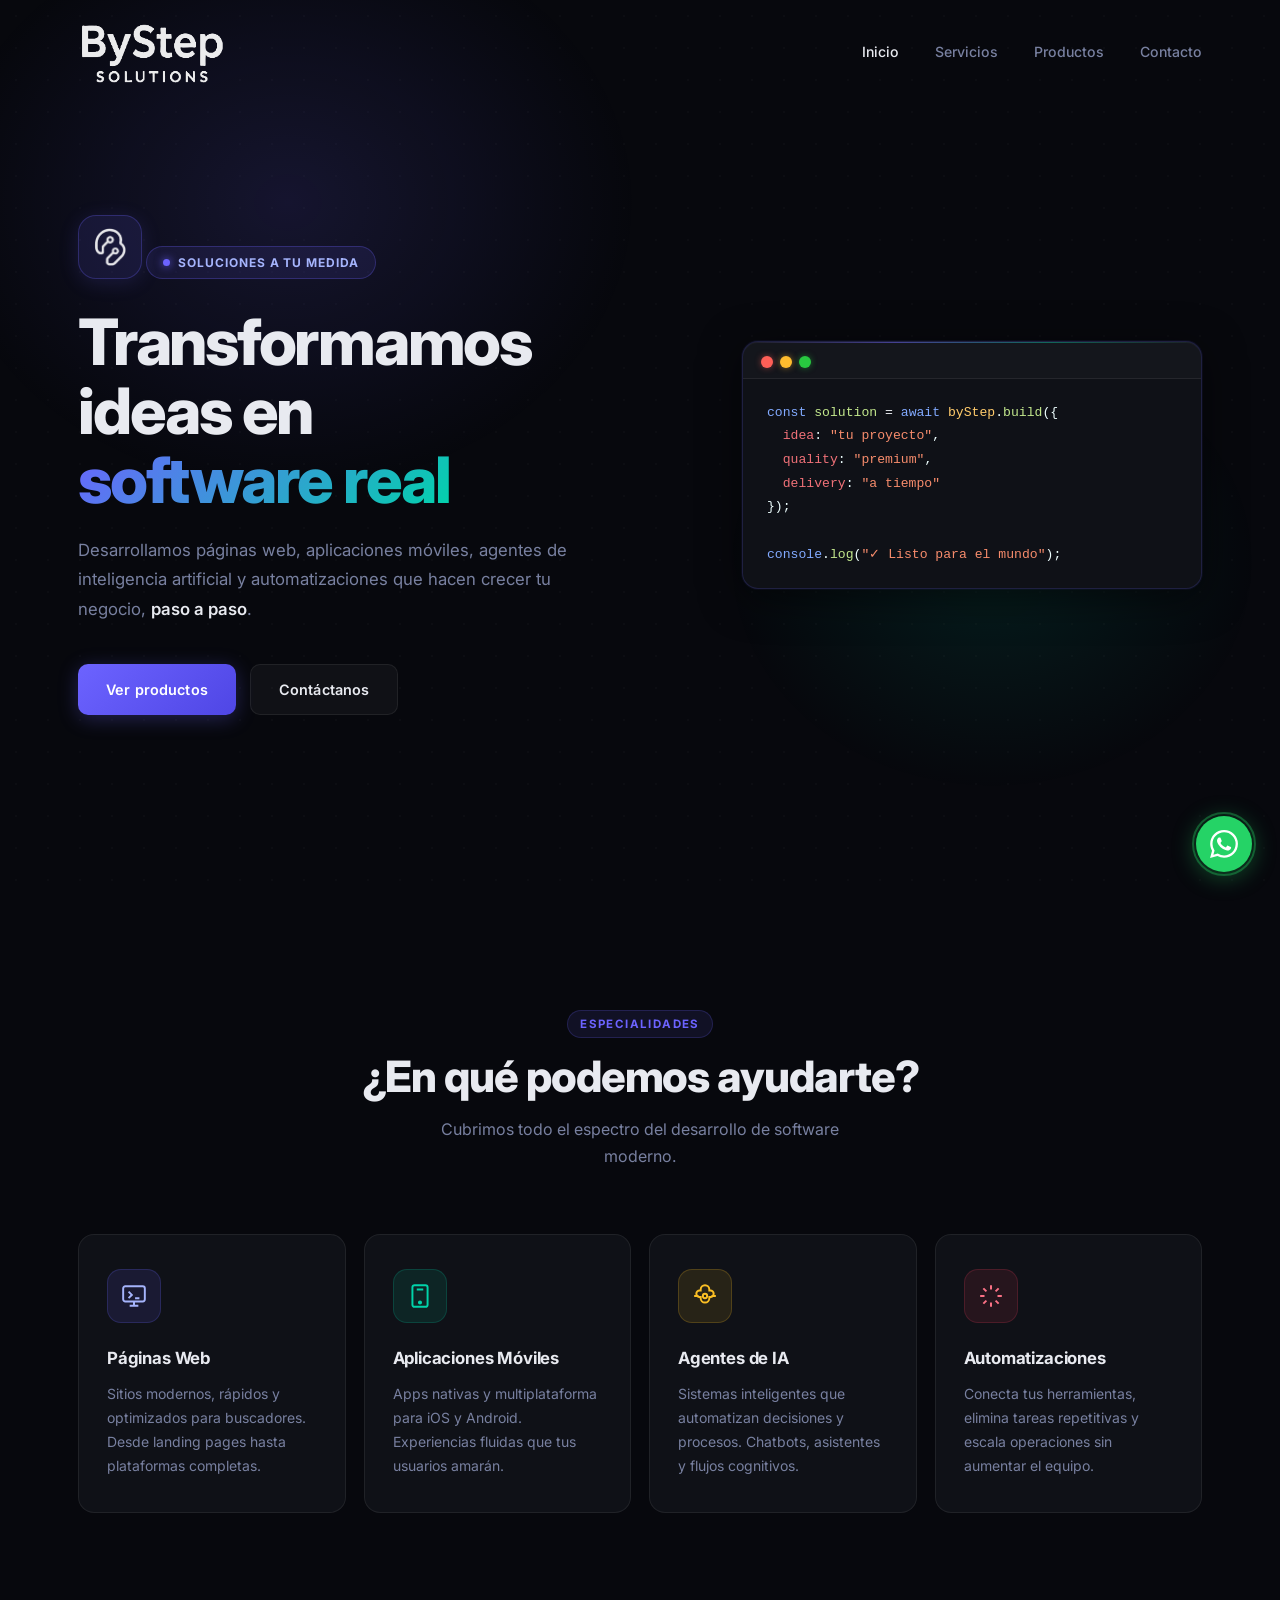
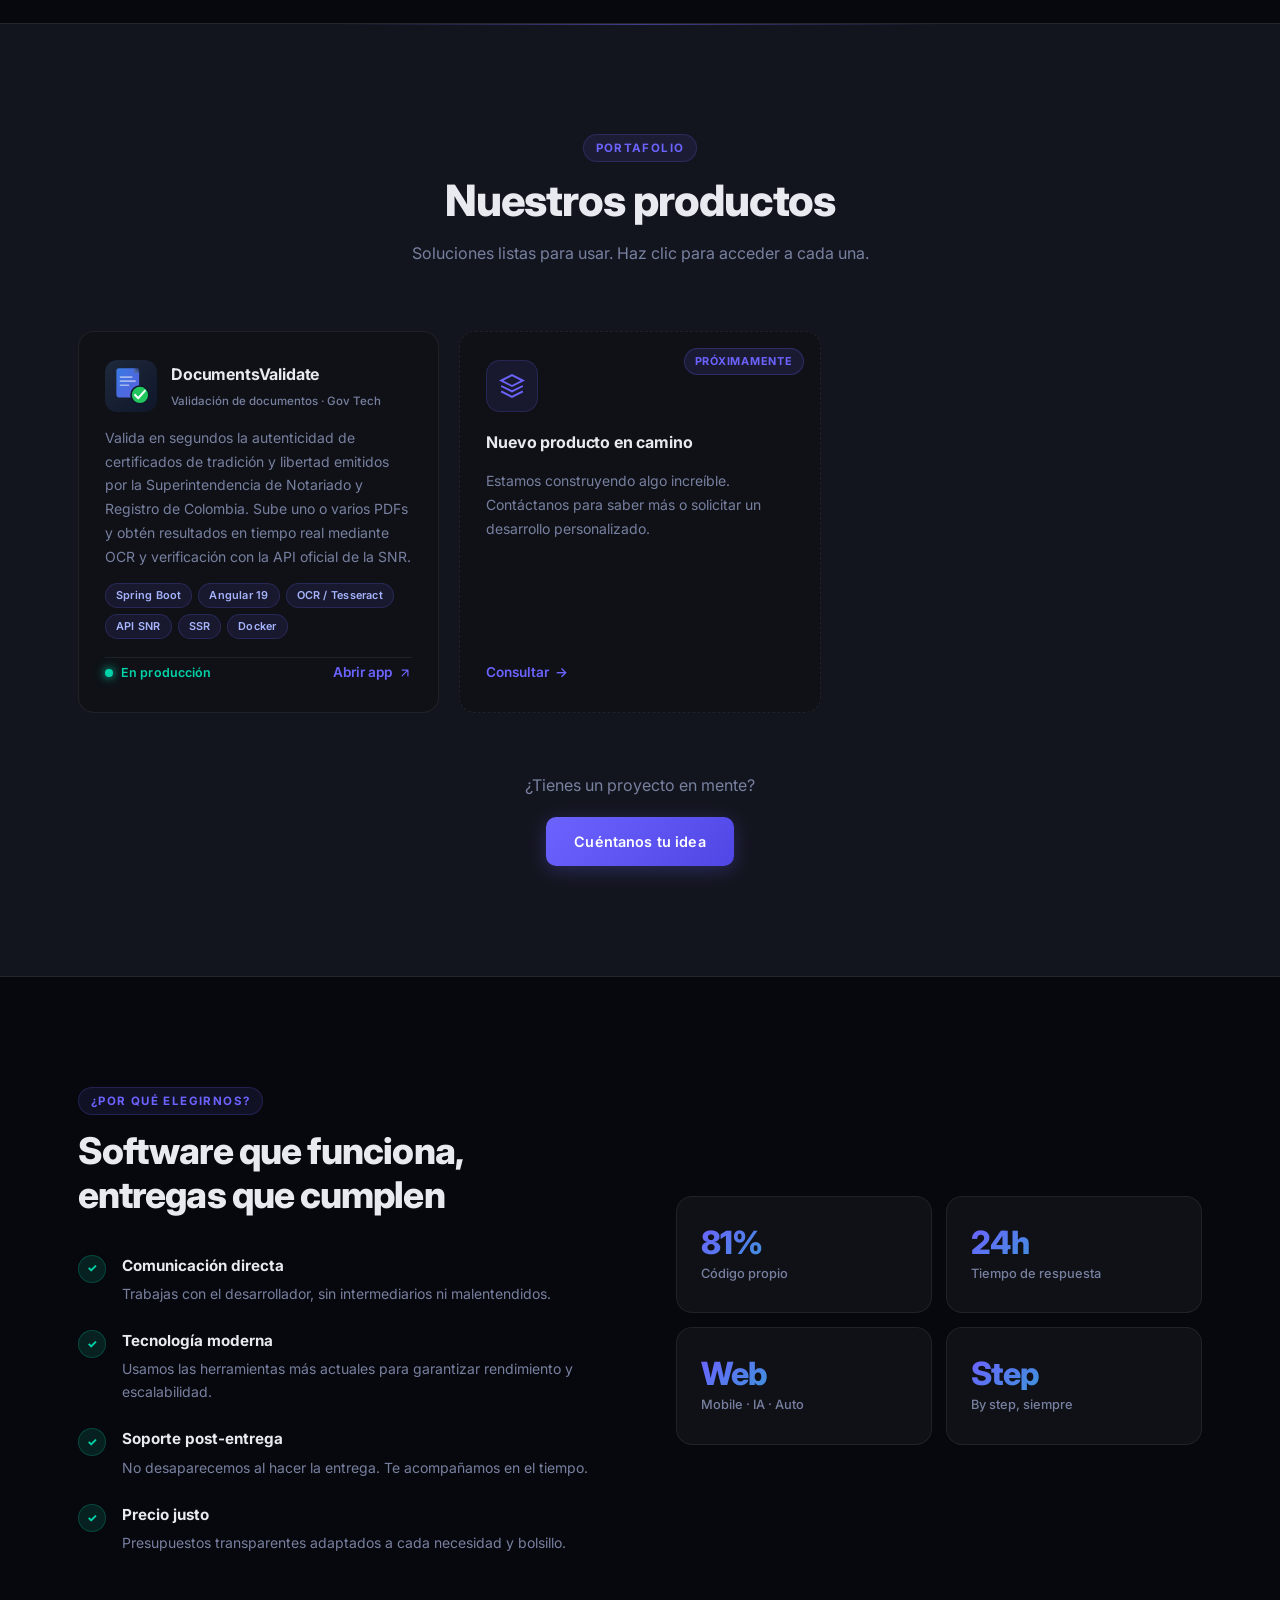
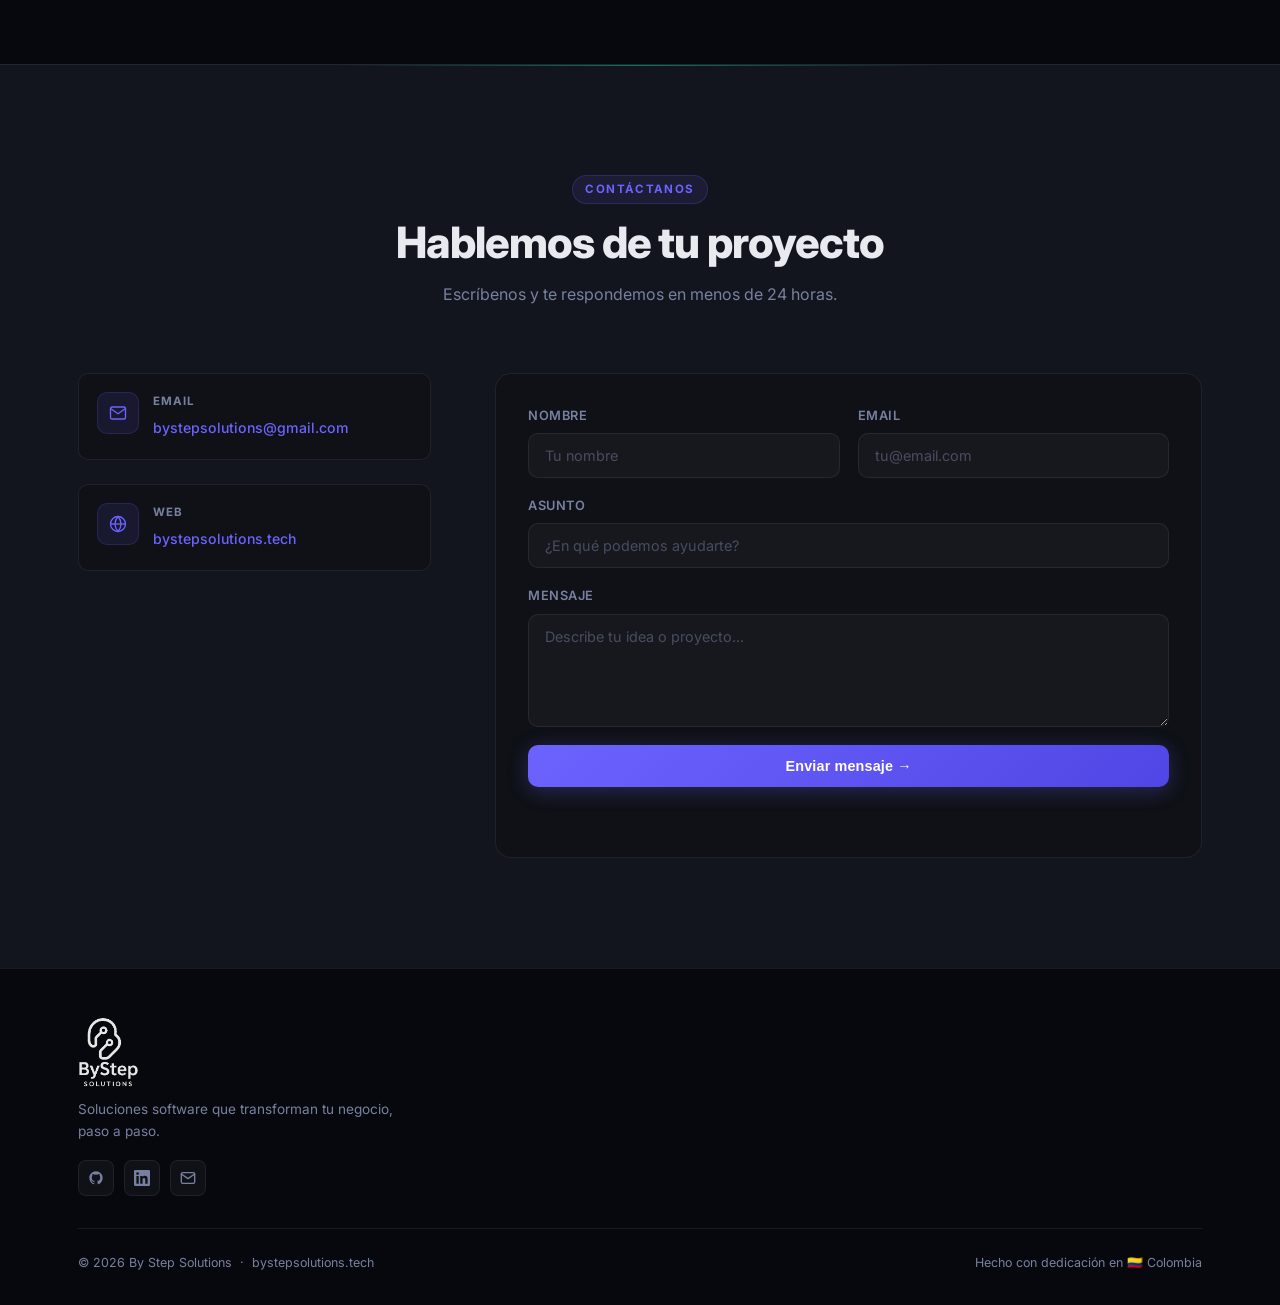
==== commit 40d52bb5: "Mejora de la aplicacion con empresa en linkedin" ====
--- a/index.html
+++ b/index.html
@@ -11,6 +11,7 @@
   <meta property="og:description" content="Soluciones software que transforman tu negocio, paso a paso." />
   <meta property="og:url" content="https://bystepsolutions.tech" />
   <title>By Step Solutions</title>
+  <link rel="icon" type="image/png" href="imgs/soloLogoIcono.png" />
   <link rel="stylesheet" href="styles.css" />
   <link rel="preconnect" href="https://fonts.googleapis.com" />
   <link rel="preconnect" href="https://fonts.gstatic.com" crossorigin />
@@ -24,9 +25,7 @@
   <nav class="navbar" id="navbar">
     <div class="nav-container">
       <a href="#home" class="nav-logo">
-        <span class="logo-bracket">&lt;</span>
-        By Step Solutions
-        <span class="logo-bracket">/&gt;</span>
+        <img src="imgs/soloTextoSinIcono.png" alt="By Step Solutions" class="nav-logo-img" />
       </a>
       <ul class="nav-links" id="nav-links">
         <li><a href="#home">Inicio</a></li>
@@ -44,6 +43,9 @@
   <section class="hero" id="home">
     <div class="hero-bg"></div>
     <div class="hero-content">
+      <div class="hero-brand">
+        <img src="imgs/soloLogoIcono.png" alt="By Step Solutions" class="hero-brand-icon" />
+      </div>
       <div class="hero-badge">Soluciones a tu medida</div>
       <h1>
         Transformamos ideas en<br />
@@ -360,27 +362,31 @@
     <div class="container">
       <div class="footer-top">
         <a href="#home" class="footer-logo">
-          <span class="logo-bracket">&lt;</span>By Step Solutions<span class="logo-bracket">/&gt;</span>
+          <img src="imgs/logoCompletoConTexto.png" alt="By Step Solutions" class="footer-logo-img" />
         </a>
         <p>Soluciones software que transforman tu negocio, paso a paso.</p>
         <div class="footer-socials">
           <!-- GitHub -->
           <a href="https://github.com/bystepsolutions" target="_blank" class="footer-social-link" aria-label="GitHub">
             <svg viewBox="0 0 24 24" fill="currentColor">
-              <path d="M12 2C6.477 2 2 6.484 2 12.021c0 4.428 2.865 8.185 6.839 9.504.5.092.682-.217.682-.483 0-.237-.009-.868-.013-1.703-2.782.605-3.369-1.343-3.369-1.343-.454-1.158-1.11-1.466-1.11-1.466-.908-.62.069-.608.069-.608 1.003.07 1.531 1.032 1.531 1.032.892 1.53 2.341 1.088 2.91.832.092-.647.35-1.088.636-1.338-2.22-.253-4.555-1.113-4.555-4.951 0-1.093.39-1.988 1.029-2.688-.103-.253-.446-1.272.098-2.65 0 0 .84-.27 2.75 1.026A9.564 9.564 0 0 1 12 6.844a9.59 9.59 0 0 1 2.504.337c1.909-1.296 2.747-1.027 2.747-1.027.546 1.379.202 2.398.1 2.651.64.7 1.028 1.595 1.028 2.688 0 3.848-2.339 4.695-4.566 4.943.359.309.678.92.678 1.855 0 1.338-.012 2.419-.012 2.747 0 .268.18.58.688.482C19.138 20.2 22 16.447 22 12.021 22 6.484 17.522 2 12 2z"/>
+              <path
+                d="M12 2C6.477 2 2 6.484 2 12.021c0 4.428 2.865 8.185 6.839 9.504.5.092.682-.217.682-.483 0-.237-.009-.868-.013-1.703-2.782.605-3.369-1.343-3.369-1.343-.454-1.158-1.11-1.466-1.11-1.466-.908-.62.069-.608.069-.608 1.003.07 1.531 1.032 1.531 1.032.892 1.53 2.341 1.088 2.91.832.092-.647.35-1.088.636-1.338-2.22-.253-4.555-1.113-4.555-4.951 0-1.093.39-1.988 1.029-2.688-.103-.253-.446-1.272.098-2.65 0 0 .84-.27 2.75 1.026A9.564 9.564 0 0 1 12 6.844a9.59 9.59 0 0 1 2.504.337c1.909-1.296 2.747-1.027 2.747-1.027.546 1.379.202 2.398.1 2.651.64.7 1.028 1.595 1.028 2.688 0 3.848-2.339 4.695-4.566 4.943.359.309.678.92.678 1.855 0 1.338-.012 2.419-.012 2.747 0 .268.18.58.688.482C19.138 20.2 22 16.447 22 12.021 22 6.484 17.522 2 12 2z" />
             </svg>
           </a>
           <!-- LinkedIn -->
-          <a href="https://linkedin.com/company/bystepsolutions" target="_blank" class="footer-social-link" aria-label="LinkedIn">
+          <a href="https://www.linkedin.com/company/by-step-solutions/" target="_blank" class="footer-social-link"
+            aria-label="LinkedIn">
             <svg viewBox="0 0 24 24" fill="currentColor">
-              <path d="M20.447 20.452h-3.554v-5.569c0-1.328-.027-3.037-1.852-3.037-1.853 0-2.136 1.445-2.136 2.939v5.667H9.351V9h3.414v1.561h.046c.477-.9 1.637-1.85 3.37-1.85 3.601 0 4.267 2.37 4.267 5.455v6.286zM5.337 7.433a2.062 2.062 0 0 1-2.063-2.065 2.064 2.064 0 1 1 2.063 2.065zm1.782 13.019H3.555V9h3.564v11.452zM22.225 0H1.771C.792 0 0 .774 0 1.729v20.542C0 23.227.792 24 1.771 24h20.451C23.2 24 24 23.227 24 22.271V1.729C24 .774 23.2 0 22.222 0h.003z"/>
+              <path
+                d="M20.447 20.452h-3.554v-5.569c0-1.328-.027-3.037-1.852-3.037-1.853 0-2.136 1.445-2.136 2.939v5.667H9.351V9h3.414v1.561h.046c.477-.9 1.637-1.85 3.37-1.85 3.601 0 4.267 2.37 4.267 5.455v6.286zM5.337 7.433a2.062 2.062 0 0 1-2.063-2.065 2.064 2.064 0 1 1 2.063 2.065zm1.782 13.019H3.555V9h3.564v11.452zM22.225 0H1.771C.792 0 0 .774 0 1.729v20.542C0 23.227.792 24 1.771 24h20.451C23.2 24 24 23.227 24 22.271V1.729C24 .774 23.2 0 22.222 0h.003z" />
             </svg>
           </a>
           <!-- Email -->
           <a href="mailto:bystepsolutions@gmail.com" class="footer-social-link" aria-label="Email">
-            <svg viewBox="0 0 24 24" fill="none" stroke="currentColor" stroke-width="2" stroke-linecap="round" stroke-linejoin="round">
-              <path d="M4 4h16c1.1 0 2 .9 2 2v12c0 1.1-.9 2-2 2H4c-1.1 0-2-.9-2-2V6c0-1.1.9-2 2-2z"/>
-              <polyline points="22,6 12,13 2,6"/>
+            <svg viewBox="0 0 24 24" fill="none" stroke="currentColor" stroke-width="2" stroke-linecap="round"
+              stroke-linejoin="round">
+              <path d="M4 4h16c1.1 0 2 .9 2 2v12c0 1.1-.9 2-2 2H4c-1.1 0-2-.9-2-2V6c0-1.1.9-2 2-2z" />
+              <polyline points="22,6 12,13 2,6" />
             </svg>
           </a>
         </div>
@@ -394,11 +400,10 @@
 
   <!-- WhatsApp FAB -->
   <a href="https://wa.me/573001234567?text=Hola!%20Vi%20su%20p%C3%A1gina%20y%20me%20interesa%20conocer%20m%C3%A1s%20sobre%20sus%20servicios."
-     target="_blank"
-     class="whatsapp-fab"
-     aria-label="Chatea por WhatsApp">
+    target="_blank" class="whatsapp-fab" aria-label="Chatea por WhatsApp">
     <svg viewBox="0 0 24 24" fill="currentColor">
-      <path d="M17.472 14.382c-.297-.149-1.758-.867-2.03-.967-.273-.099-.471-.148-.67.15-.197.297-.767.966-.94 1.164-.173.199-.347.223-.644.075-.297-.15-1.255-.463-2.39-1.475-.883-.788-1.48-1.761-1.653-2.059-.173-.297-.018-.458.13-.606.134-.133.298-.347.446-.52.149-.174.198-.298.298-.497.099-.198.05-.371-.025-.52-.075-.149-.669-1.612-.916-2.207-.242-.579-.487-.5-.669-.51a12.8 12.8 0 0 0-.57-.01c-.198 0-.52.074-.792.372-.272.297-1.04 1.016-1.04 2.479 0 1.462 1.065 2.875 1.213 3.074.149.198 2.096 3.2 5.077 4.487.709.306 1.262.489 1.694.625.712.227 1.36.195 1.871.118.571-.085 1.758-.719 2.006-1.413.248-.694.248-1.289.173-1.413-.074-.124-.272-.198-.57-.347m-5.421 7.403h-.004a9.87 9.87 0 0 1-5.031-1.378l-.361-.214-3.741.982.998-3.648-.235-.374a9.86 9.86 0 0 1-1.51-5.26c.001-5.45 4.436-9.884 9.888-9.884 2.64 0 5.122 1.03 6.988 2.898a9.825 9.825 0 0 1 2.893 6.994c-.003 5.45-4.437 9.884-9.885 9.884m8.413-18.297A11.815 11.815 0 0 0 12.05 0C5.495 0 .16 5.335.157 11.892c0 2.096.547 4.142 1.588 5.945L.057 24l6.305-1.654a11.882 11.882 0 0 0 5.683 1.448h.005c6.554 0 11.89-5.335 11.893-11.893a11.821 11.821 0 0 0-3.48-8.413z"/>
+      <path
+        d="M17.472 14.382c-.297-.149-1.758-.867-2.03-.967-.273-.099-.471-.148-.67.15-.197.297-.767.966-.94 1.164-.173.199-.347.223-.644.075-.297-.15-1.255-.463-2.39-1.475-.883-.788-1.48-1.761-1.653-2.059-.173-.297-.018-.458.13-.606.134-.133.298-.347.446-.52.149-.174.198-.298.298-.497.099-.198.05-.371-.025-.52-.075-.149-.669-1.612-.916-2.207-.242-.579-.487-.5-.669-.51a12.8 12.8 0 0 0-.57-.01c-.198 0-.52.074-.792.372-.272.297-1.04 1.016-1.04 2.479 0 1.462 1.065 2.875 1.213 3.074.149.198 2.096 3.2 5.077 4.487.709.306 1.262.489 1.694.625.712.227 1.36.195 1.871.118.571-.085 1.758-.719 2.006-1.413.248-.694.248-1.289.173-1.413-.074-.124-.272-.198-.57-.347m-5.421 7.403h-.004a9.87 9.87 0 0 1-5.031-1.378l-.361-.214-3.741.982.998-3.648-.235-.374a9.86 9.86 0 0 1-1.51-5.26c.001-5.45 4.436-9.884 9.888-9.884 2.64 0 5.122 1.03 6.988 2.898a9.825 9.825 0 0 1 2.893 6.994c-.003 5.45-4.437 9.884-9.885 9.884m8.413-18.297A11.815 11.815 0 0 0 12.05 0C5.495 0 .16 5.335.157 11.892c0 2.096.547 4.142 1.588 5.945L.057 24l6.305-1.654a11.882 11.882 0 0 0 5.683 1.448h.005c6.554 0 11.89-5.335 11.893-11.893a11.821 11.821 0 0 0-3.48-8.413z" />
     </svg>
   </a>
 
--- a/styles.css
+++ b/styles.css
@@ -2,35 +2,39 @@
    BY STEP SOLUTIONS — Estilos principales v2
    ============================================= */
 
-*, *::before, *::after {
+*,
+*::before,
+*::after {
   box-sizing: border-box;
   margin: 0;
   padding: 0;
 }
 
 :root {
-  --primary:       #6c63ff;
-  --primary-dark:  #4f46e5;
-  --primary-glow:  rgba(108, 99, 255, 0.28);
-  --accent:        #00d4aa;
-  --accent-glow:   rgba(0, 212, 170, 0.18);
-  --bg:            #07080d;
-  --bg-card:       #0f1117;
-  --bg-card-2:     #13151e;
-  --border:        rgba(255, 255, 255, 0.07);
-  --border-hover:  rgba(108, 99, 255, 0.35);
-  --text:          #e8eaf0;
-  --text-muted:    #7880a0;
-  --radius:        16px;
-  --radius-sm:     10px;
-  --shadow:        0 8px 40px rgba(0, 0, 0, 0.5);
-  --shadow-card:   0 2px 16px rgba(0, 0, 0, 0.3);
-  --font:          'Inter', system-ui, sans-serif;
-  --transition:    0.25s ease;
-  --max-w:         1180px;
-}
-
-html { scroll-behavior: smooth; }
+  --primary: #6c63ff;
+  --primary-dark: #4f46e5;
+  --primary-glow: rgba(108, 99, 255, 0.28);
+  --accent: #00d4aa;
+  --accent-glow: rgba(0, 212, 170, 0.18);
+  --bg: #07080d;
+  --bg-card: #0f1117;
+  --bg-card-2: #13151e;
+  --border: rgba(255, 255, 255, 0.07);
+  --border-hover: rgba(108, 99, 255, 0.35);
+  --text: #e8eaf0;
+  --text-muted: #7880a0;
+  --radius: 16px;
+  --radius-sm: 10px;
+  --shadow: 0 8px 40px rgba(0, 0, 0, 0.5);
+  --shadow-card: 0 2px 16px rgba(0, 0, 0, 0.3);
+  --font: 'Inter', system-ui, sans-serif;
+  --transition: 0.25s ease;
+  --max-w: 1180px;
+}
+
+html {
+  scroll-behavior: smooth;
+}
 
 body {
   font-family: var(--font);
@@ -40,12 +44,25 @@
   overflow-x: hidden;
 }
 
-a { color: inherit; text-decoration: none; }
-img { max-width: 100%; display: block; }
+a {
+  color: inherit;
+  text-decoration: none;
+}
+
+img {
+  max-width: 100%;
+  display: block;
+}
 
 /* ---- SCROLLBAR ---- */
-::-webkit-scrollbar { width: 5px; }
-::-webkit-scrollbar-track { background: var(--bg); }
+::-webkit-scrollbar {
+  width: 5px;
+}
+
+::-webkit-scrollbar-track {
+  background: var(--bg);
+}
+
 ::-webkit-scrollbar-thumb {
   background: linear-gradient(180deg, var(--primary), var(--accent));
   border-radius: 3px;
@@ -63,18 +80,20 @@
    ============================================ */
 .navbar {
   position: fixed;
-  top: 0; left: 0; right: 0;
+  top: 0;
+  left: 0;
+  right: 0;
   z-index: 100;
   padding: 20px 0;
   transition: background var(--transition), backdrop-filter var(--transition),
-              box-shadow var(--transition), padding var(--transition);
+    box-shadow var(--transition), padding var(--transition);
 }
 
 .navbar.scrolled {
   background: rgba(7, 8, 13, 0.85);
   backdrop-filter: blur(20px) saturate(1.4);
   -webkit-backdrop-filter: blur(20px) saturate(1.4);
-  box-shadow: 0 1px 0 var(--border), 0 8px 32px rgba(0,0,0,0.3);
+  box-shadow: 0 1px 0 var(--border), 0 8px 32px rgba(0, 0, 0, 0.3);
   padding: 12px 0;
 }
 
@@ -96,11 +115,27 @@
   transition: opacity var(--transition);
 }
 
-.nav-logo:hover { opacity: 0.85; }
+.nav-logo:hover {
+  opacity: 0.85;
+}
 
 .logo-bracket {
   color: var(--primary);
   font-weight: 800;
+}
+
+/* Logo images — filtered to white on dark bg */
+.nav-logo-img {
+  height: 64px;
+  width: auto;
+  display: block;
+  filter: brightness(0) invert(1);
+  opacity: 0.92;
+  transition: opacity var(--transition);
+}
+
+.nav-logo:hover .nav-logo-img {
+  opacity: 0.7;
 }
 
 .nav-links {
@@ -121,15 +156,22 @@
 .nav-links a::after {
   content: '';
   position: absolute;
-  bottom: -2px; left: 0;
-  width: 0; height: 2px;
+  bottom: -2px;
+  left: 0;
+  width: 0;
+  height: 2px;
   background: linear-gradient(90deg, var(--primary), var(--accent));
   border-radius: 2px;
   transition: width var(--transition);
 }
 
-.nav-links a:hover { color: var(--text); }
-.nav-links a:hover::after { width: 100%; }
+.nav-links a:hover {
+  color: var(--text);
+}
+
+.nav-links a:hover::after {
+  width: 100%;
+}
 
 /* Hamburger */
 .hamburger {
@@ -151,9 +193,17 @@
   transition: transform var(--transition), opacity var(--transition);
 }
 
-.hamburger.open span:nth-child(1) { transform: translateY(7px) rotate(45deg); }
-.hamburger.open span:nth-child(2) { opacity: 0; }
-.hamburger.open span:nth-child(3) { transform: translateY(-7px) rotate(-45deg); }
+.hamburger.open span:nth-child(1) {
+  transform: translateY(7px) rotate(45deg);
+}
+
+.hamburger.open span:nth-child(2) {
+  opacity: 0;
+}
+
+.hamburger.open span:nth-child(3) {
+  transform: translateY(-7px) rotate(-45deg);
+}
 
 /* ============================================
    HERO
@@ -172,7 +222,10 @@
 /* Fondo animado con orbes */
 .hero-bg {
   position: fixed;
-  top: 0; left: 0; right: 0; bottom: 0;
+  top: 0;
+  left: 0;
+  right: 0;
+  bottom: 0;
   pointer-events: none;
   z-index: -1;
   overflow: hidden;
@@ -181,24 +234,33 @@
 .hero-bg::before {
   content: '';
   position: absolute;
-  top: -10%; left: -5%;
-  width: 55%; height: 65%;
-  background: radial-gradient(ellipse, rgba(108,99,255,0.14) 0%, transparent 70%);
+  top: -10%;
+  left: -5%;
+  width: 55%;
+  height: 65%;
+  background: radial-gradient(ellipse, rgba(108, 99, 255, 0.14) 0%, transparent 70%);
   animation: floatOrb 12s ease-in-out infinite alternate;
 }
 
 .hero-bg::after {
   content: '';
   position: absolute;
-  bottom: 10%; right: 0%;
-  width: 45%; height: 55%;
-  background: radial-gradient(ellipse, rgba(0,212,170,0.10) 0%, transparent 65%);
+  bottom: 10%;
+  right: 0%;
+  width: 45%;
+  height: 55%;
+  background: radial-gradient(ellipse, rgba(0, 212, 170, 0.10) 0%, transparent 65%);
   animation: floatOrb 15s ease-in-out infinite alternate-reverse;
 }
 
 @keyframes floatOrb {
-  from { transform: translate(0, 0) scale(1); }
-  to   { transform: translate(3%, 4%) scale(1.06); }
+  from {
+    transform: translate(0, 0) scale(1);
+  }
+
+  to {
+    transform: translate(3%, 4%) scale(1.06);
+  }
 }
 
 /* Grid de puntos sutil */
@@ -206,20 +268,47 @@
   content: '';
   position: fixed;
   inset: 0;
-  background-image: radial-gradient(rgba(255,255,255,0.025) 1px, transparent 1px);
+  background-image: radial-gradient(rgba(255, 255, 255, 0.025) 1px, transparent 1px);
   background-size: 32px 32px;
   pointer-events: none;
   z-index: -1;
 }
 
-.hero-content { flex: 1; min-width: 0; }
+.hero-content {
+  flex: 1;
+  min-width: 0;
+}
+
+/* Hero brand icon */
+.hero-brand {
+  margin-bottom: 22px;
+  display: inline-flex;
+  align-items: center;
+  justify-content: center;
+  width: 64px;
+  height: 64px;
+  background: rgba(108, 99, 255, 0.12);
+  border: 1px solid rgba(108, 99, 255, 0.28);
+  border-radius: 18px;
+  padding: 12px;
+  box-shadow: 0 4px 20px rgba(108, 99, 255, 0.15);
+}
+
+.hero-brand-icon {
+  width: 100%;
+  height: 100%;
+  object-fit: contain;
+  filter: brightness(0) invert(1);
+  opacity: 0.9;
+  display: block;
+}
 
 .hero-badge {
   display: inline-flex;
   align-items: center;
   gap: 8px;
-  background: rgba(108,99,255,0.1);
-  border: 1px solid rgba(108,99,255,0.28);
+  background: rgba(108, 99, 255, 0.1);
+  border: 1px solid rgba(108, 99, 255, 0.28);
   color: #a5b4fc;
   font-size: 0.75rem;
   font-weight: 700;
@@ -232,7 +321,8 @@
 
 .hero-badge::before {
   content: '';
-  width: 7px; height: 7px;
+  width: 7px;
+  height: 7px;
   border-radius: 50%;
   background: var(--primary);
   box-shadow: 0 0 8px var(--primary);
@@ -240,8 +330,15 @@
 }
 
 @keyframes blinkDot {
-  0%, 100% { opacity: 1; }
-  50% { opacity: 0.3; }
+
+  0%,
+  100% {
+    opacity: 1;
+  }
+
+  50% {
+    opacity: 0.3;
+  }
 }
 
 .hero h1 {
@@ -267,7 +364,10 @@
   line-height: 1.75;
 }
 
-.hero-subtitle strong { color: var(--text); font-weight: 600; }
+.hero-subtitle strong {
+  color: var(--text);
+  font-weight: 600;
+}
 
 .hero-actions {
   display: flex;
@@ -283,11 +383,11 @@
 
 .code-card {
   background: var(--bg-card);
-  border: 1px solid rgba(108,99,255,0.18);
+  border: 1px solid rgba(108, 99, 255, 0.18);
   border-radius: var(--radius);
   overflow: hidden;
-  box-shadow: var(--shadow), 0 0 0 1px rgba(108,99,255,0.08),
-              inset 0 1px 0 rgba(255,255,255,0.04);
+  box-shadow: var(--shadow), 0 0 0 1px rgba(108, 99, 255, 0.08),
+    inset 0 1px 0 rgba(255, 255, 255, 0.04);
   animation: floatCard 6s ease-in-out infinite;
   position: relative;
 }
@@ -295,14 +395,23 @@
 .code-card::before {
   content: '';
   position: absolute;
-  top: 0; left: 0; right: 0;
+  top: 0;
+  left: 0;
+  right: 0;
   height: 1px;
-  background: linear-gradient(90deg, transparent, rgba(108,99,255,0.5), rgba(0,212,170,0.4), transparent);
+  background: linear-gradient(90deg, transparent, rgba(108, 99, 255, 0.5), rgba(0, 212, 170, 0.4), transparent);
 }
 
 @keyframes floatCard {
-  0%, 100% { transform: translateY(0px); }
-  50%       { transform: translateY(-10px); }
+
+  0%,
+  100% {
+    transform: translateY(0px);
+  }
+
+  50% {
+    transform: translateY(-10px);
+  }
 }
 
 .code-dots {
@@ -310,16 +419,29 @@
   gap: 7px;
   padding: 14px 18px 10px;
   border-bottom: 1px solid var(--border);
-  background: rgba(255,255,255,0.02);
+  background: rgba(255, 255, 255, 0.02);
 }
 
 .dot {
-  width: 12px; height: 12px;
+  width: 12px;
+  height: 12px;
   border-radius: 50%;
 }
-.dot.red    { background: #ff5f57; box-shadow: 0 0 6px rgba(255,95,87,0.5); }
-.dot.yellow { background: #febc2e; box-shadow: 0 0 6px rgba(254,188,46,0.5); }
-.dot.green  { background: #28c840; box-shadow: 0 0 6px rgba(40,200,64,0.5); }
+
+.dot.red {
+  background: #ff5f57;
+  box-shadow: 0 0 6px rgba(255, 95, 87, 0.5);
+}
+
+.dot.yellow {
+  background: #febc2e;
+  box-shadow: 0 0 6px rgba(254, 188, 46, 0.5);
+}
+
+.dot.green {
+  background: #28c840;
+  box-shadow: 0 0 6px rgba(40, 200, 64, 0.5);
+}
 
 .code-block {
   font-family: 'Fira Code', 'Cascadia Code', 'Courier New', monospace;
@@ -329,12 +451,29 @@
   white-space: pre-wrap;
 }
 
-.c-blue   { color: #82aaff; }
-.c-green  { color: #c3e88d; }
-.c-yellow { color: #ffcb6b; }
-.c-orange { color: #f78c6c; }
-.c-red    { color: #f07178; }
-.c-white  { color: #eeffff; }
+.c-blue {
+  color: #82aaff;
+}
+
+.c-green {
+  color: #c3e88d;
+}
+
+.c-yellow {
+  color: #ffcb6b;
+}
+
+.c-orange {
+  color: #f78c6c;
+}
+
+.c-red {
+  color: #f07178;
+}
+
+.c-white {
+  color: #eeffff;
+}
 
 /* ============================================
    BUTTONS
@@ -367,20 +506,22 @@
   content: '';
   position: absolute;
   inset: 0;
-  background: linear-gradient(135deg, rgba(255,255,255,0.08), transparent);
+  background: linear-gradient(135deg, rgba(255, 255, 255, 0.08), transparent);
   opacity: 0;
   transition: opacity var(--transition);
 }
 
 .btn-primary:hover {
-  box-shadow: 0 8px 32px rgba(108,99,255,0.45);
+  box-shadow: 0 8px 32px rgba(108, 99, 255, 0.45);
   transform: translateY(-2px);
 }
 
-.btn-primary:hover::after { opacity: 1; }
+.btn-primary:hover::after {
+  opacity: 1;
+}
 
 .btn-outline {
-  background: rgba(255,255,255,0.04);
+  background: rgba(255, 255, 255, 0.04);
   color: var(--text);
   border: 1px solid var(--border);
   backdrop-filter: blur(8px);
@@ -389,11 +530,13 @@
 .btn-outline:hover {
   border-color: var(--primary);
   color: var(--primary);
-  background: rgba(108,99,255,0.07);
+  background: rgba(108, 99, 255, 0.07);
   transform: translateY(-2px);
 }
 
-.btn-full { width: 100%; }
+.btn-full {
+  width: 100%;
+}
 
 /* ============================================
    SECTION HEADERS
@@ -412,9 +555,9 @@
   color: var(--primary);
   margin-bottom: 14px;
   padding: 4px 12px;
-  background: rgba(108,99,255,0.1);
+  background: rgba(108, 99, 255, 0.1);
   border-radius: 100px;
-  border: 1px solid rgba(108,99,255,0.2);
+  border: 1px solid rgba(108, 99, 255, 0.2);
 }
 
 .section-header h2 {
@@ -460,7 +603,9 @@
 .service-card::after {
   content: '';
   position: absolute;
-  bottom: 0; left: 0; right: 0;
+  bottom: 0;
+  left: 0;
+  right: 0;
   height: 2px;
   background: linear-gradient(90deg, var(--primary), var(--accent));
   transform: scaleX(0);
@@ -471,14 +616,17 @@
 .service-card:hover {
   border-color: var(--border-hover);
   transform: translateY(-5px);
-  box-shadow: 0 16px 48px rgba(0,0,0,0.35), 0 0 0 1px rgba(108,99,255,0.12);
+  box-shadow: 0 16px 48px rgba(0, 0, 0, 0.35), 0 0 0 1px rgba(108, 99, 255, 0.12);
   background: var(--bg-card-2);
 }
 
-.service-card:hover::after { transform: scaleX(1); }
+.service-card:hover::after {
+  transform: scaleX(1);
+}
 
 .service-icon {
-  width: 54px; height: 54px;
+  width: 54px;
+  height: 54px;
   border-radius: 14px;
   display: flex;
   align-items: center;
@@ -487,14 +635,38 @@
   transition: transform var(--transition);
 }
 
-.service-card:hover .service-icon { transform: scale(1.08); }
-
-.service-icon svg { width: 26px; height: 26px; }
-
-.icon-web    { background: rgba(108,99,255,0.12); color: #a5b4fc; border: 1px solid rgba(108,99,255,0.2); }
-.icon-mobile { background: rgba(0,212,170,0.10);  color: var(--accent); border: 1px solid rgba(0,212,170,0.18); }
-.icon-ai     { background: rgba(251,191,36,0.10);  color: #fbbf24; border: 1px solid rgba(251,191,36,0.2); }
-.icon-auto   { background: rgba(244,63,94,0.10);   color: #fb7185; border: 1px solid rgba(244,63,94,0.18); }
+.service-card:hover .service-icon {
+  transform: scale(1.08);
+}
+
+.service-icon svg {
+  width: 26px;
+  height: 26px;
+}
+
+.icon-web {
+  background: rgba(108, 99, 255, 0.12);
+  color: #a5b4fc;
+  border: 1px solid rgba(108, 99, 255, 0.2);
+}
+
+.icon-mobile {
+  background: rgba(0, 212, 170, 0.10);
+  color: var(--accent);
+  border: 1px solid rgba(0, 212, 170, 0.18);
+}
+
+.icon-ai {
+  background: rgba(251, 191, 36, 0.10);
+  color: #fbbf24;
+  border: 1px solid rgba(251, 191, 36, 0.2);
+}
+
+.icon-auto {
+  background: rgba(244, 63, 94, 0.10);
+  color: #fb7185;
+  border: 1px solid rgba(244, 63, 94, 0.18);
+}
 
 .service-card h3 {
   font-size: 1.05rem;
@@ -523,10 +695,12 @@
 .products::before {
   content: '';
   position: absolute;
-  top: 0; left: 50%;
+  top: 0;
+  left: 50%;
   transform: translateX(-50%);
-  width: 600px; height: 1px;
-  background: linear-gradient(90deg, transparent, rgba(108,99,255,0.5), transparent);
+  width: 600px;
+  height: 1px;
+  background: linear-gradient(90deg, transparent, rgba(108, 99, 255, 0.5), transparent);
 }
 
 .products-grid {
@@ -553,27 +727,33 @@
 .product-card::before {
   content: '';
   position: absolute;
-  top: 0; left: 0; right: 0;
+  top: 0;
+  left: 0;
+  right: 0;
   height: 1px;
-  background: linear-gradient(90deg, transparent, rgba(108,99,255,0.4), rgba(0,212,170,0.3), transparent);
+  background: linear-gradient(90deg, transparent, rgba(108, 99, 255, 0.4), rgba(0, 212, 170, 0.3), transparent);
   opacity: 0;
   transition: opacity var(--transition);
 }
 
 .product-card:hover {
-  border-color: rgba(108,99,255,0.3);
+  border-color: rgba(108, 99, 255, 0.3);
   transform: translateY(-5px);
-  box-shadow: 0 16px 48px rgba(0,0,0,0.4), 0 0 0 1px rgba(108,99,255,0.1);
-}
-
-.product-card:hover::before { opacity: 1; }
+  box-shadow: 0 16px 48px rgba(0, 0, 0, 0.4), 0 0 0 1px rgba(108, 99, 255, 0.1);
+}
+
+.product-card:hover::before {
+  opacity: 1;
+}
 
 .product-card.coming-soon {
   opacity: 0.65;
   border-style: dashed;
 }
 
-.product-card.coming-soon:hover { opacity: 0.85; }
+.product-card.coming-soon:hover {
+  opacity: 0.85;
+}
 
 /* Product header — logo + meta */
 .product-header {
@@ -651,8 +831,8 @@
 }
 
 .tag:hover {
-  background: rgba(108,99,255,0.18);
-  border-color: rgba(108,99,255,0.35);
+  background: rgba(108, 99, 255, 0.18);
+  border-color: rgba(108, 99, 255, 0.35);
   color: var(--primary);
 }
 
@@ -678,38 +858,50 @@
 }
 
 .status-dot {
-  width: 8px; height: 8px;
+  width: 8px;
+  height: 8px;
   background: var(--accent);
   border-radius: 50%;
-  box-shadow: 0 0 8px var(--accent), 0 0 16px rgba(0,212,170,0.3);
+  box-shadow: 0 0 8px var(--accent), 0 0 16px rgba(0, 212, 170, 0.3);
   animation: pulseDot 2.2s ease-in-out infinite;
   flex-shrink: 0;
 }
 
 @keyframes pulseDot {
-  0%, 100% { opacity: 1; transform: scale(1); }
-  50%       { opacity: 0.5; transform: scale(0.85); }
+
+  0%,
+  100% {
+    opacity: 1;
+    transform: scale(1);
+  }
+
+  50% {
+    opacity: 0.5;
+    transform: scale(0.85);
+  }
 }
 
 /* Product badge + icon (coming soon) */
 .product-badge {
   position: absolute;
-  top: 16px; right: 16px;
+  top: 16px;
+  right: 16px;
   font-size: 0.68rem;
   font-weight: 700;
   text-transform: uppercase;
   letter-spacing: 0.07em;
   padding: 4px 10px;
   border-radius: 100px;
-  background: rgba(108,99,255,0.12);
+  background: rgba(108, 99, 255, 0.12);
   color: var(--primary);
-  border: 1px solid rgba(108,99,255,0.25);
+  border: 1px solid rgba(108, 99, 255, 0.25);
 }
 
 .product-icon {
-  width: 52px; height: 52px;
-  background: rgba(108,99,255,0.1);
-  border: 1px solid rgba(108,99,255,0.18);
+  width: 52px;
+  height: 52px;
+  background: rgba(108, 99, 255, 0.1);
+  border: 1px solid rgba(108, 99, 255, 0.18);
   border-radius: 14px;
   display: flex;
   align-items: center;
@@ -717,7 +909,10 @@
   color: var(--primary);
 }
 
-.product-icon svg { width: 26px; height: 26px; }
+.product-icon svg {
+  width: 26px;
+  height: 26px;
+}
 
 .product-card h3 {
   font-size: 1rem;
@@ -726,7 +921,7 @@
   letter-spacing: -0.01em;
 }
 
-.product-card > p {
+.product-card>p {
   font-size: 0.875rem;
   color: var(--text-muted);
   line-height: 1.7;
@@ -743,7 +938,10 @@
   transition: gap var(--transition), opacity var(--transition);
 }
 
-.product-link:hover { gap: 10px; opacity: 0.85; }
+.product-link:hover {
+  gap: 10px;
+  opacity: 0.85;
+}
 
 .products-cta {
   text-align: center;
@@ -761,7 +959,9 @@
 /* ============================================
    WHY US
    ============================================ */
-.why-us { padding: 110px 0; }
+.why-us {
+  padding: 110px 0;
+}
 
 .why-grid {
   display: grid;
@@ -770,7 +970,10 @@
   align-items: center;
 }
 
-.why-content .section-tag { display: inline-block; margin-bottom: 14px; }
+.why-content .section-tag {
+  display: inline-block;
+  margin-bottom: 14px;
+}
 
 .why-content h2 {
   font-size: clamp(1.6rem, 3vw, 2.3rem);
@@ -795,10 +998,11 @@
 
 .check-icon {
   flex-shrink: 0;
-  width: 28px; height: 28px;
-  background: rgba(0,212,170,0.12);
+  width: 28px;
+  height: 28px;
+  background: rgba(0, 212, 170, 0.12);
   color: var(--accent);
-  border: 1px solid rgba(0,212,170,0.22);
+  border: 1px solid rgba(0, 212, 170, 0.22);
   border-radius: 50%;
   display: flex;
   align-items: center;
@@ -845,18 +1049,20 @@
   content: '';
   position: absolute;
   inset: 0;
-  background: linear-gradient(135deg, rgba(108,99,255,0.04), transparent);
+  background: linear-gradient(135deg, rgba(108, 99, 255, 0.04), transparent);
   opacity: 0;
   transition: opacity var(--transition);
 }
 
 .stat-card:hover {
-  border-color: rgba(108,99,255,0.3);
+  border-color: rgba(108, 99, 255, 0.3);
   transform: translateY(-3px);
-  box-shadow: 0 8px 32px rgba(0,0,0,0.25);
-}
-
-.stat-card:hover::after { opacity: 1; }
+  box-shadow: 0 8px 32px rgba(0, 0, 0, 0.25);
+}
+
+.stat-card:hover::after {
+  opacity: 1;
+}
 
 .stat-num {
   font-size: 2rem;
@@ -889,10 +1095,12 @@
 .contact::before {
   content: '';
   position: absolute;
-  top: 0; left: 50%;
+  top: 0;
+  left: 50%;
   transform: translateX(-50%);
-  width: 600px; height: 1px;
-  background: linear-gradient(90deg, transparent, rgba(0,212,170,0.5), transparent);
+  width: 600px;
+  height: 1px;
+  background: linear-gradient(90deg, transparent, rgba(0, 212, 170, 0.5), transparent);
 }
 
 .contact-grid {
@@ -920,14 +1128,15 @@
 }
 
 .contact-item:hover {
-  border-color: rgba(108,99,255,0.25);
+  border-color: rgba(108, 99, 255, 0.25);
   transform: translateX(3px);
 }
 
 .contact-icon {
-  width: 42px; height: 42px;
-  background: rgba(108,99,255,0.1);
-  border: 1px solid rgba(108,99,255,0.18);
+  width: 42px;
+  height: 42px;
+  background: rgba(108, 99, 255, 0.1);
+  border: 1px solid rgba(108, 99, 255, 0.18);
   border-radius: 10px;
   display: flex;
   align-items: center;
@@ -936,7 +1145,10 @@
   flex-shrink: 0;
 }
 
-.contact-icon svg { width: 18px; height: 18px; }
+.contact-icon svg {
+  width: 18px;
+  height: 18px;
+}
 
 .contact-item strong {
   display: block;
@@ -956,7 +1168,9 @@
   word-break: break-word;
 }
 
-.contact-item a:hover { opacity: 0.8; }
+.contact-item a:hover {
+  opacity: 0.8;
+}
 
 /* Form */
 .contact-form {
@@ -989,8 +1203,9 @@
   text-transform: uppercase;
 }
 
-input, textarea {
-  background: rgba(255,255,255,0.03);
+input,
+textarea {
+  background: rgba(255, 255, 255, 0.03);
   border: 1px solid var(--border);
   border-radius: var(--radius-sm);
   padding: 13px 16px;
@@ -998,20 +1213,22 @@
   font-family: var(--font);
   font-size: 0.9rem;
   transition: border-color var(--transition), box-shadow var(--transition),
-              background var(--transition);
+    background var(--transition);
   outline: none;
   resize: vertical;
 }
 
-input::placeholder, textarea::placeholder {
+input::placeholder,
+textarea::placeholder {
   color: var(--text-muted);
   opacity: 0.5;
 }
 
-input:focus, textarea:focus {
+input:focus,
+textarea:focus {
   border-color: var(--primary);
   box-shadow: 0 0 0 3px var(--primary-glow);
-  background: rgba(108,99,255,0.04);
+  background: rgba(108, 99, 255, 0.04);
 }
 
 .form-notice {
@@ -1021,8 +1238,13 @@
   line-height: 1.5;
 }
 
-.form-notice.success { color: var(--accent); }
-.form-notice.error   { color: #fb7185; }
+.form-notice.success {
+  color: var(--accent);
+}
+
+.form-notice.error {
+  color: #fb7185;
+}
 
 /* ============================================
    FOOTER
@@ -1041,15 +1263,23 @@
 }
 
 .footer-logo {
-  font-size: 1.05rem;
-  font-weight: 800;
-  letter-spacing: -0.01em;
+  display: inline-block;
   transition: opacity var(--transition);
 }
 
-.footer-logo:hover { opacity: 0.75; }
-
-.footer-top > p {
+.footer-logo:hover {
+  opacity: 0.75;
+}
+
+.footer-logo-img {
+  height: 72px;
+  width: auto;
+  display: block;
+  filter: brightness(0) invert(1);
+  opacity: 0.9;
+}
+
+.footer-top>p {
   font-size: 0.85rem;
   color: var(--text-muted);
   max-width: 340px;
@@ -1063,7 +1293,8 @@
 }
 
 .footer-social-link {
-  width: 36px; height: 36px;
+  width: 36px;
+  height: 36px;
   border-radius: 8px;
   border: 1px solid var(--border);
   display: flex;
@@ -1075,13 +1306,16 @@
 }
 
 .footer-social-link:hover {
-  border-color: rgba(108,99,255,0.35);
+  border-color: rgba(108, 99, 255, 0.35);
   color: var(--primary);
-  background: rgba(108,99,255,0.08);
+  background: rgba(108, 99, 255, 0.08);
   transform: translateY(-2px);
 }
 
-.footer-social-link svg { width: 16px; height: 16px; }
+.footer-social-link svg {
+  width: 16px;
+  height: 16px;
+}
 
 .footer-bottom {
   display: flex;
@@ -1117,15 +1351,22 @@
   align-items: center;
   justify-content: center;
   color: #fff;
-  box-shadow: 0 4px 24px rgba(37,211,102,0.4), 0 2px 8px rgba(0,0,0,0.3);
+  box-shadow: 0 4px 24px rgba(37, 211, 102, 0.4), 0 2px 8px rgba(0, 0, 0, 0.3);
   transition: all var(--transition);
   text-decoration: none;
-  animation: fabPop 0.5s cubic-bezier(0.175,0.885,0.32,1.275) 1.5s both;
+  animation: fabPop 0.5s cubic-bezier(0.175, 0.885, 0.32, 1.275) 1.5s both;
 }
 
 @keyframes fabPop {
-  from { transform: scale(0) rotate(-45deg); opacity: 0; }
-  to   { transform: scale(1) rotate(0deg);   opacity: 1; }
+  from {
+    transform: scale(0) rotate(-45deg);
+    opacity: 0;
+  }
+
+  to {
+    transform: scale(1) rotate(0deg);
+    opacity: 1;
+  }
 }
 
 .whatsapp-fab::before {
@@ -1133,21 +1374,31 @@
   position: absolute;
   inset: -4px;
   border-radius: 50%;
-  border: 2px solid rgba(37,211,102,0.35);
+  border: 2px solid rgba(37, 211, 102, 0.35);
   animation: fabRing 2.5s ease-in-out infinite;
 }
 
 @keyframes fabRing {
-  0%   { transform: scale(1);   opacity: 0.8; }
-  100% { transform: scale(1.5); opacity: 0; }
+  0% {
+    transform: scale(1);
+    opacity: 0.8;
+  }
+
+  100% {
+    transform: scale(1.5);
+    opacity: 0;
+  }
 }
 
 .whatsapp-fab:hover {
   transform: scale(1.1) translateY(-2px);
-  box-shadow: 0 8px 32px rgba(37,211,102,0.55);
-}
-
-.whatsapp-fab svg { width: 28px; height: 28px; }
+  box-shadow: 0 8px 32px rgba(37, 211, 102, 0.55);
+}
+
+.whatsapp-fab svg {
+  width: 28px;
+  height: 28px;
+}
 
 /* ============================================
    RESPONSIVE
@@ -1160,10 +1411,22 @@
     padding-top: 110px;
   }
 
-  .hero-content { order: 1; }
-  .hero-visual  { order: 2; width: 100%; }
-  .hero-subtitle { margin: 0 auto 40px; }
-  .hero-actions { justify-content: center; }
+  .hero-content {
+    order: 1;
+  }
+
+  .hero-visual {
+    order: 2;
+    width: 100%;
+  }
+
+  .hero-subtitle {
+    margin: 0 auto 40px;
+  }
+
+  .hero-actions {
+    justify-content: center;
+  }
 
   .why-grid {
     grid-template-columns: 1fr;
@@ -1177,12 +1440,17 @@
 }
 
 @media (max-width: 640px) {
-  .container { padding: 0 20px; }
+  .container {
+    padding: 0 20px;
+  }
 
   .nav-links {
     display: none;
     position: fixed;
-    top: 0; left: 0; right: 0; bottom: 0;
+    top: 0;
+    left: 0;
+    right: 0;
+    bottom: 0;
     background: rgba(7, 8, 13, 0.97);
     backdrop-filter: blur(20px);
     flex-direction: column;
@@ -1192,34 +1460,83 @@
     z-index: 99;
   }
 
-  .nav-links.open { display: flex; }
-  .nav-links a { font-size: 1.25rem; }
-  .hamburger { display: flex; z-index: 101; }
-
-  .form-row { grid-template-columns: 1fr; }
-  .contact-form { padding: 24px 20px; }
-
-  .why-stats { grid-template-columns: 1fr 1fr; }
-
-  .footer-bottom { flex-direction: column; text-align: center; }
-
-  .whatsapp-fab { bottom: 20px; right: 20px; width: 52px; height: 52px; }
-
-  .products-grid { grid-template-columns: 1fr; }
+  .nav-links.open {
+    display: flex;
+  }
+
+  .nav-links a {
+    font-size: 1.25rem;
+  }
+
+  .hamburger {
+    display: flex;
+    z-index: 101;
+  }
+
+  .form-row {
+    grid-template-columns: 1fr;
+  }
+
+  .contact-form {
+    padding: 24px 20px;
+  }
+
+  .why-stats {
+    grid-template-columns: 1fr 1fr;
+  }
+
+  .footer-bottom {
+    flex-direction: column;
+    text-align: center;
+  }
+
+  .whatsapp-fab {
+    bottom: 20px;
+    right: 20px;
+    width: 52px;
+    height: 52px;
+  }
+
+  .products-grid {
+    grid-template-columns: 1fr;
+  }
 }
 
 /* ============================================
    ANIMATIONS & SCROLL REVEAL
    ============================================ */
 @keyframes fadeUp {
-  from { opacity: 0; transform: translateY(28px); }
-  to   { opacity: 1; transform: translateY(0); }
-}
-
-.hero-badge, .hero h1, .hero-subtitle, .hero-actions, .hero-visual {
+  from {
+    opacity: 0;
+    transform: translateY(28px);
+  }
+
+  to {
+    opacity: 1;
+    transform: translateY(0);
+  }
+}
+
+.hero-badge,
+.hero h1,
+.hero-subtitle,
+.hero-actions,
+.hero-visual {
   animation: fadeUp 0.75s cubic-bezier(0.22, 1, 0.36, 1) both;
 }
-.hero h1         { animation-delay: 0.1s; }
-.hero-subtitle   { animation-delay: 0.22s; }
-.hero-actions    { animation-delay: 0.34s; }
-.hero-visual     { animation-delay: 0.46s; }
+
+.hero h1 {
+  animation-delay: 0.1s;
+}
+
+.hero-subtitle {
+  animation-delay: 0.22s;
+}
+
+.hero-actions {
+  animation-delay: 0.34s;
+}
+
+.hero-visual {
+  animation-delay: 0.46s;
+}
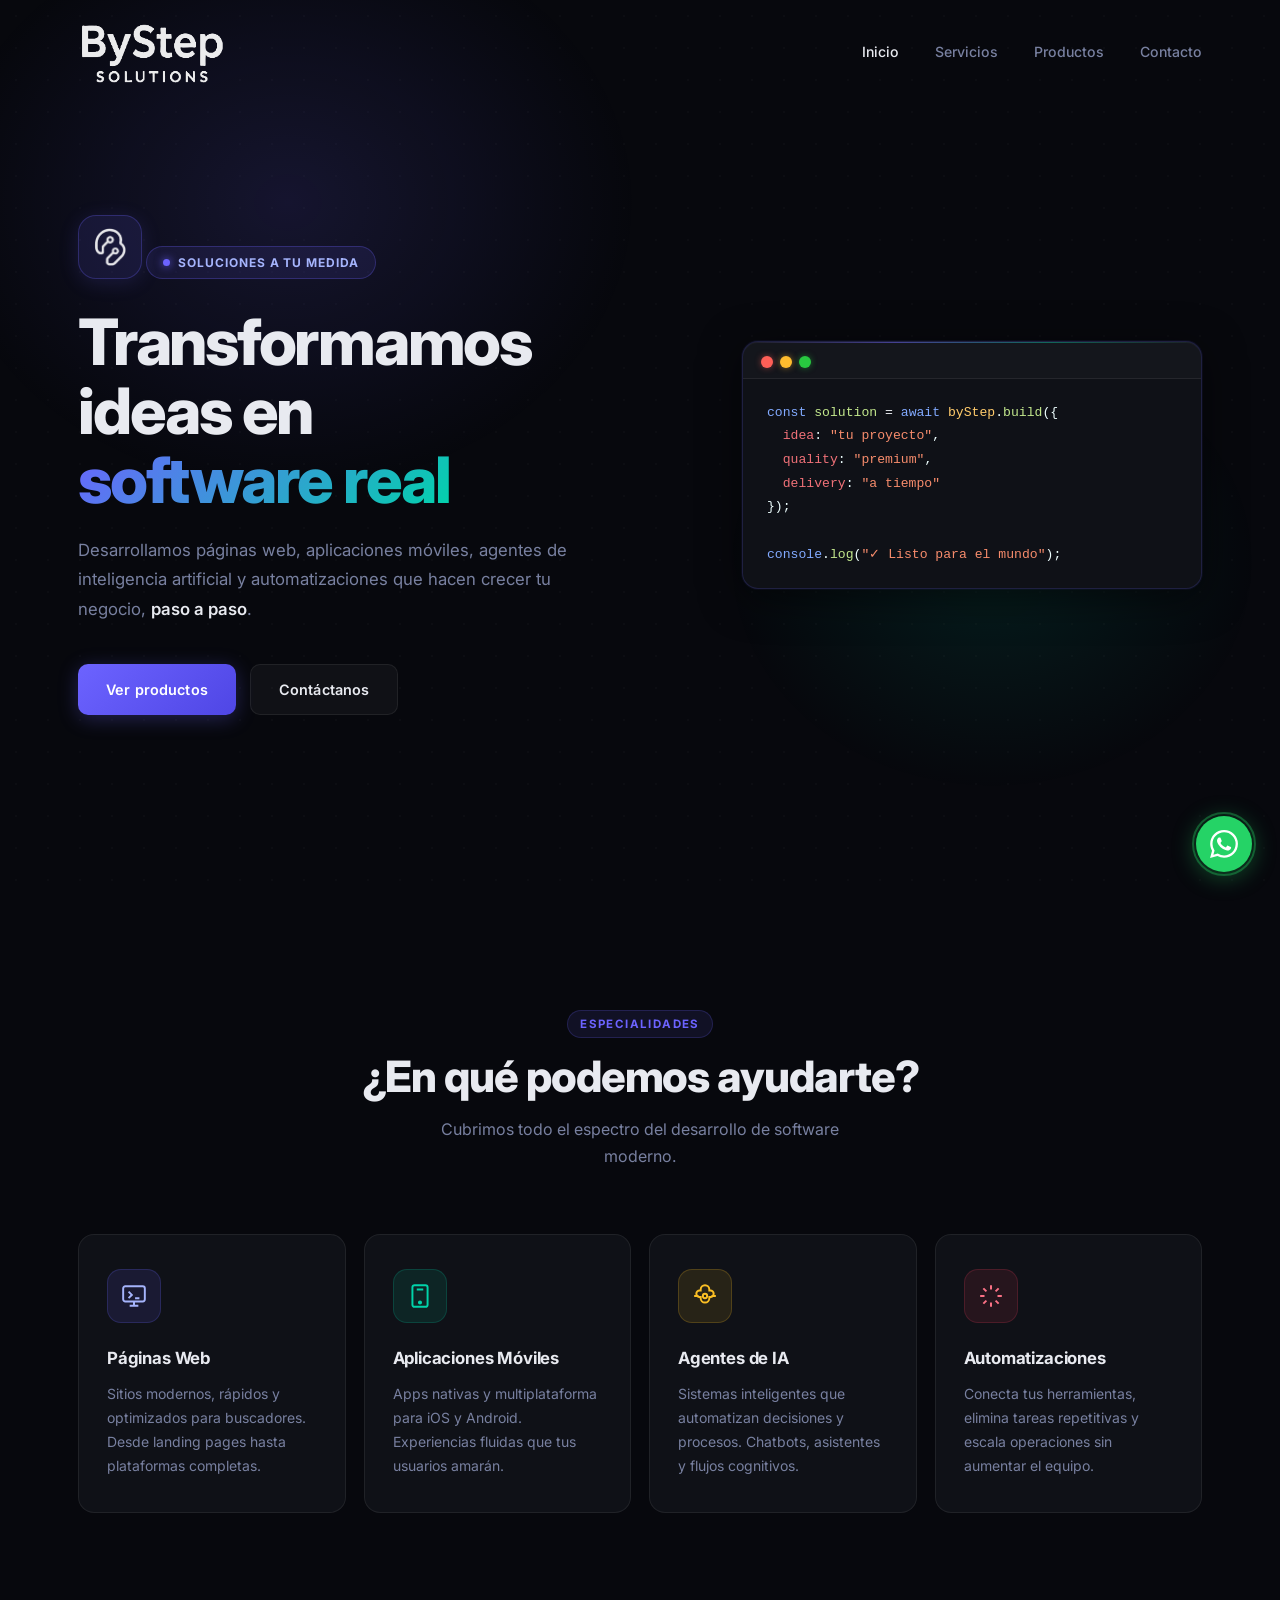
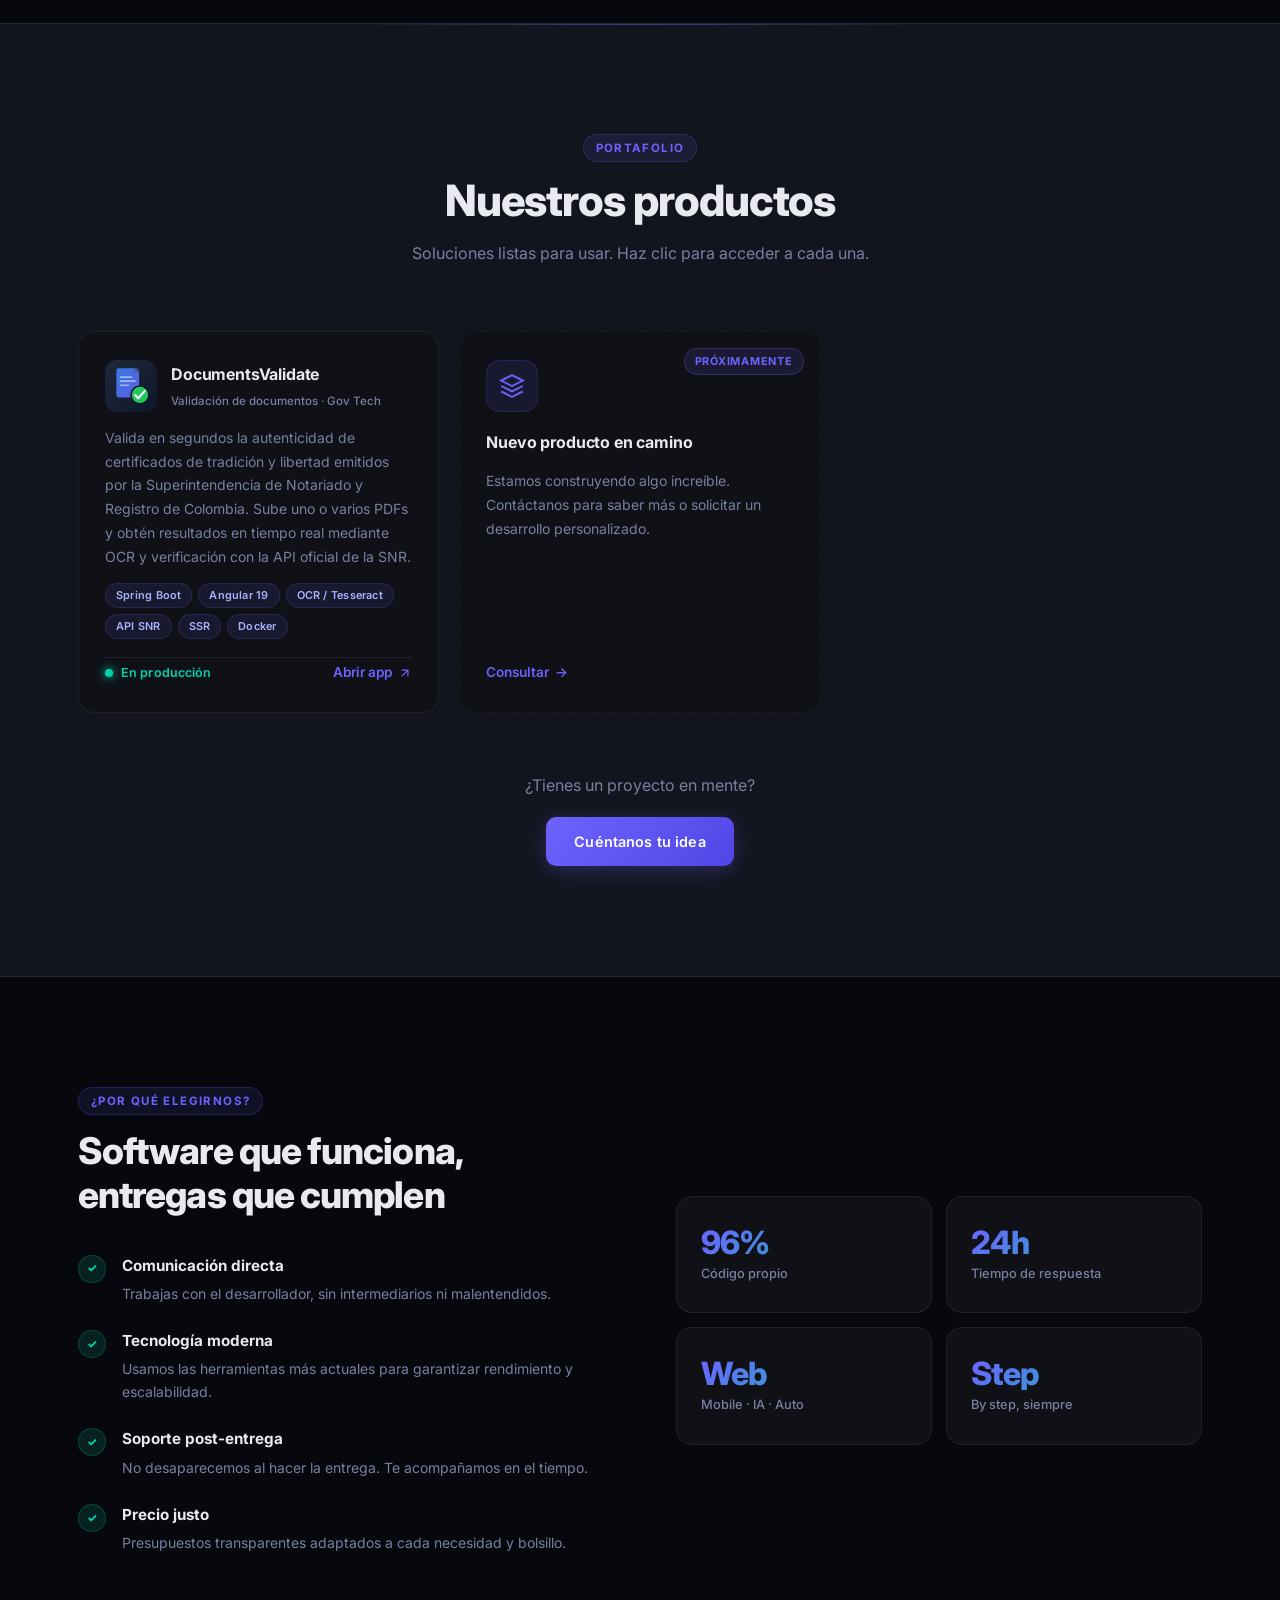
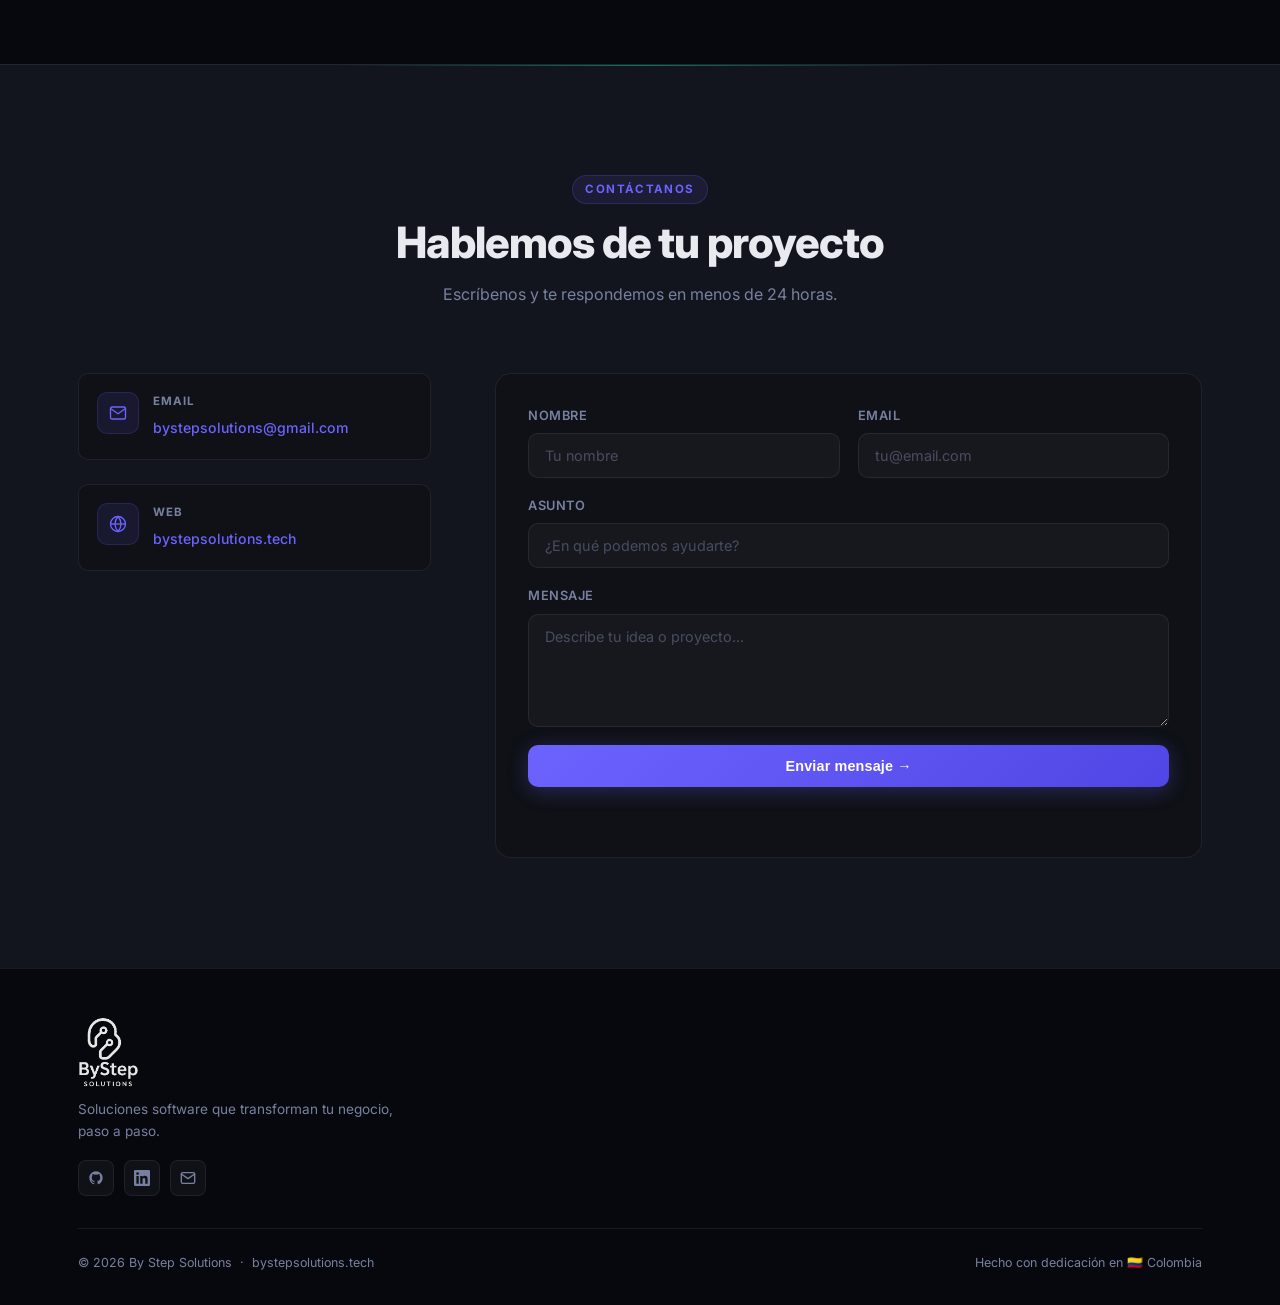
==== commit 92e99562: "fix: update web link URL to include www subdomain and trailing slash" ====
--- a/index.html
+++ b/index.html
@@ -326,7 +326,7 @@
             </div>
             <div>
               <strong>Web</strong>
-              <a href="https://bystepsolutions.tech" target="_blank">bystepsolutions.tech</a>
+              <a href="https://www.bystepsolutions.tech/" target="_blank">bystepsolutions.tech</a>
             </div>
           </div>
         </div>
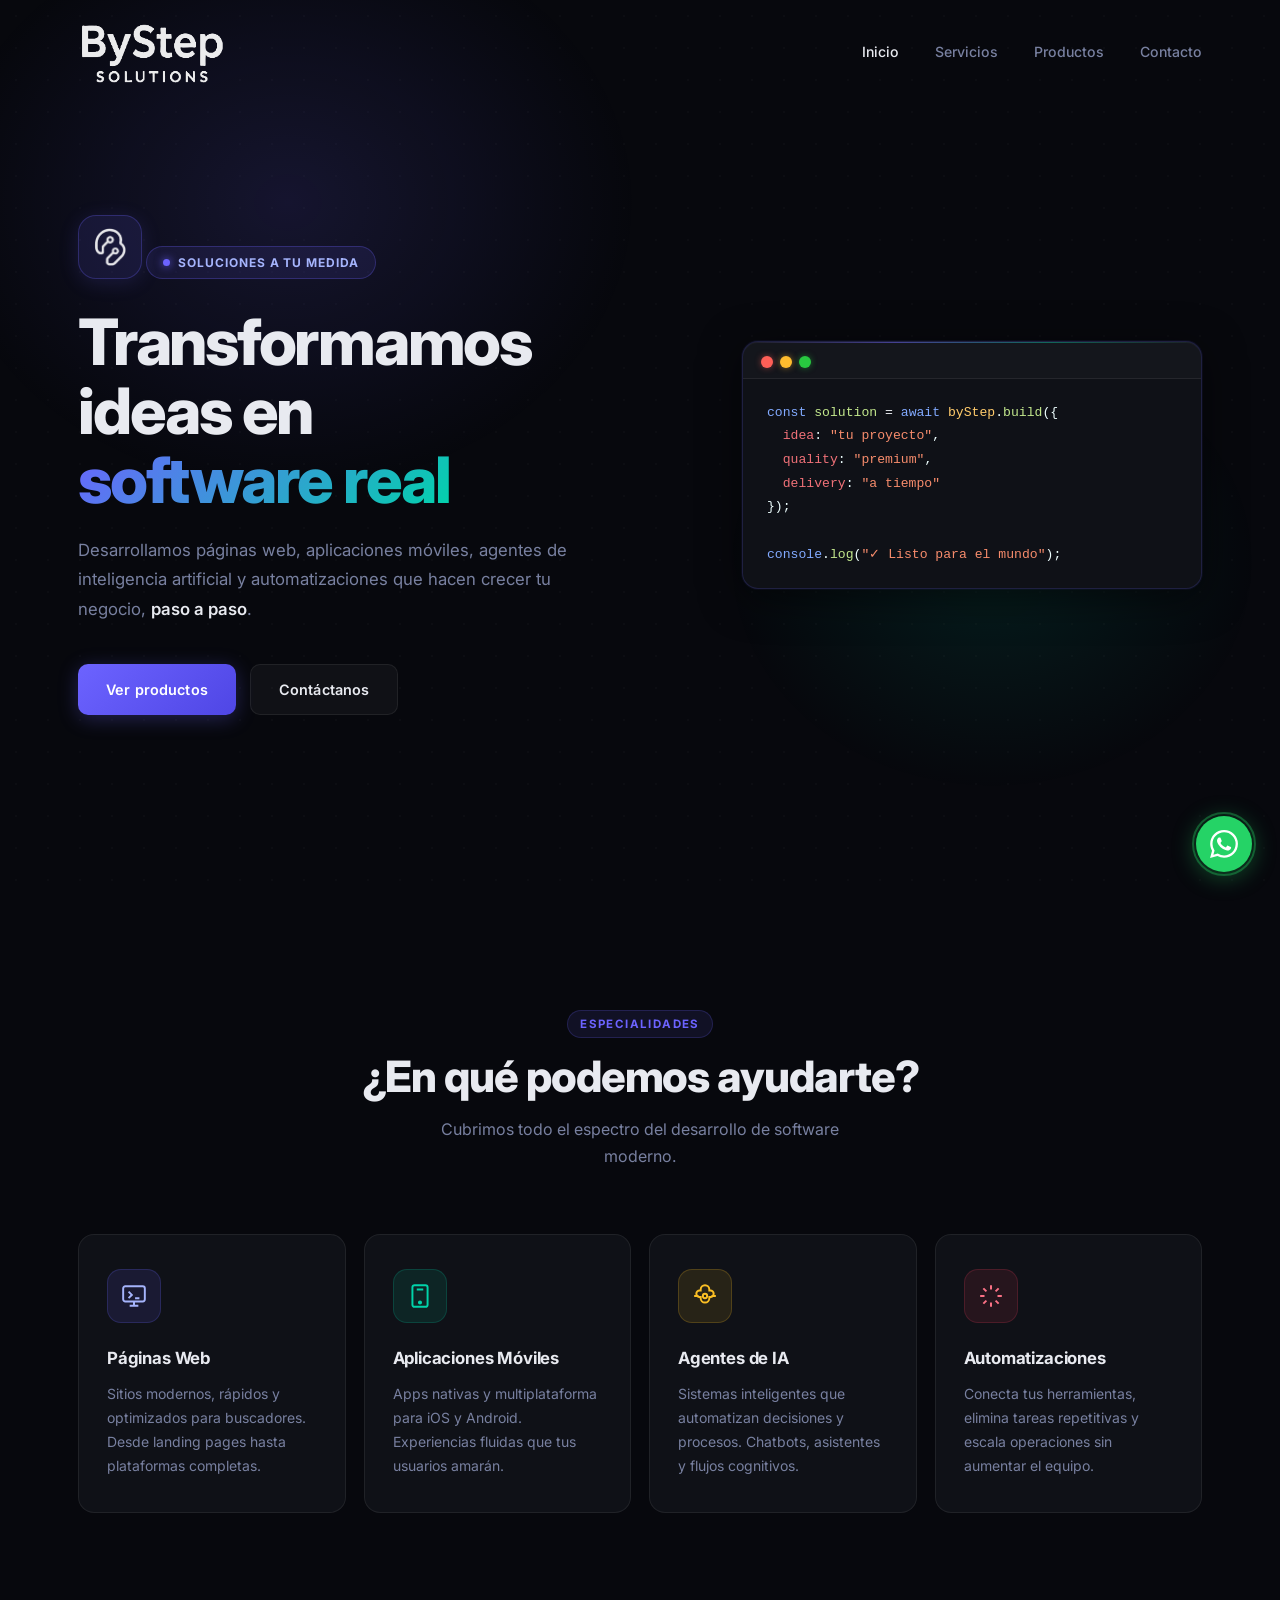
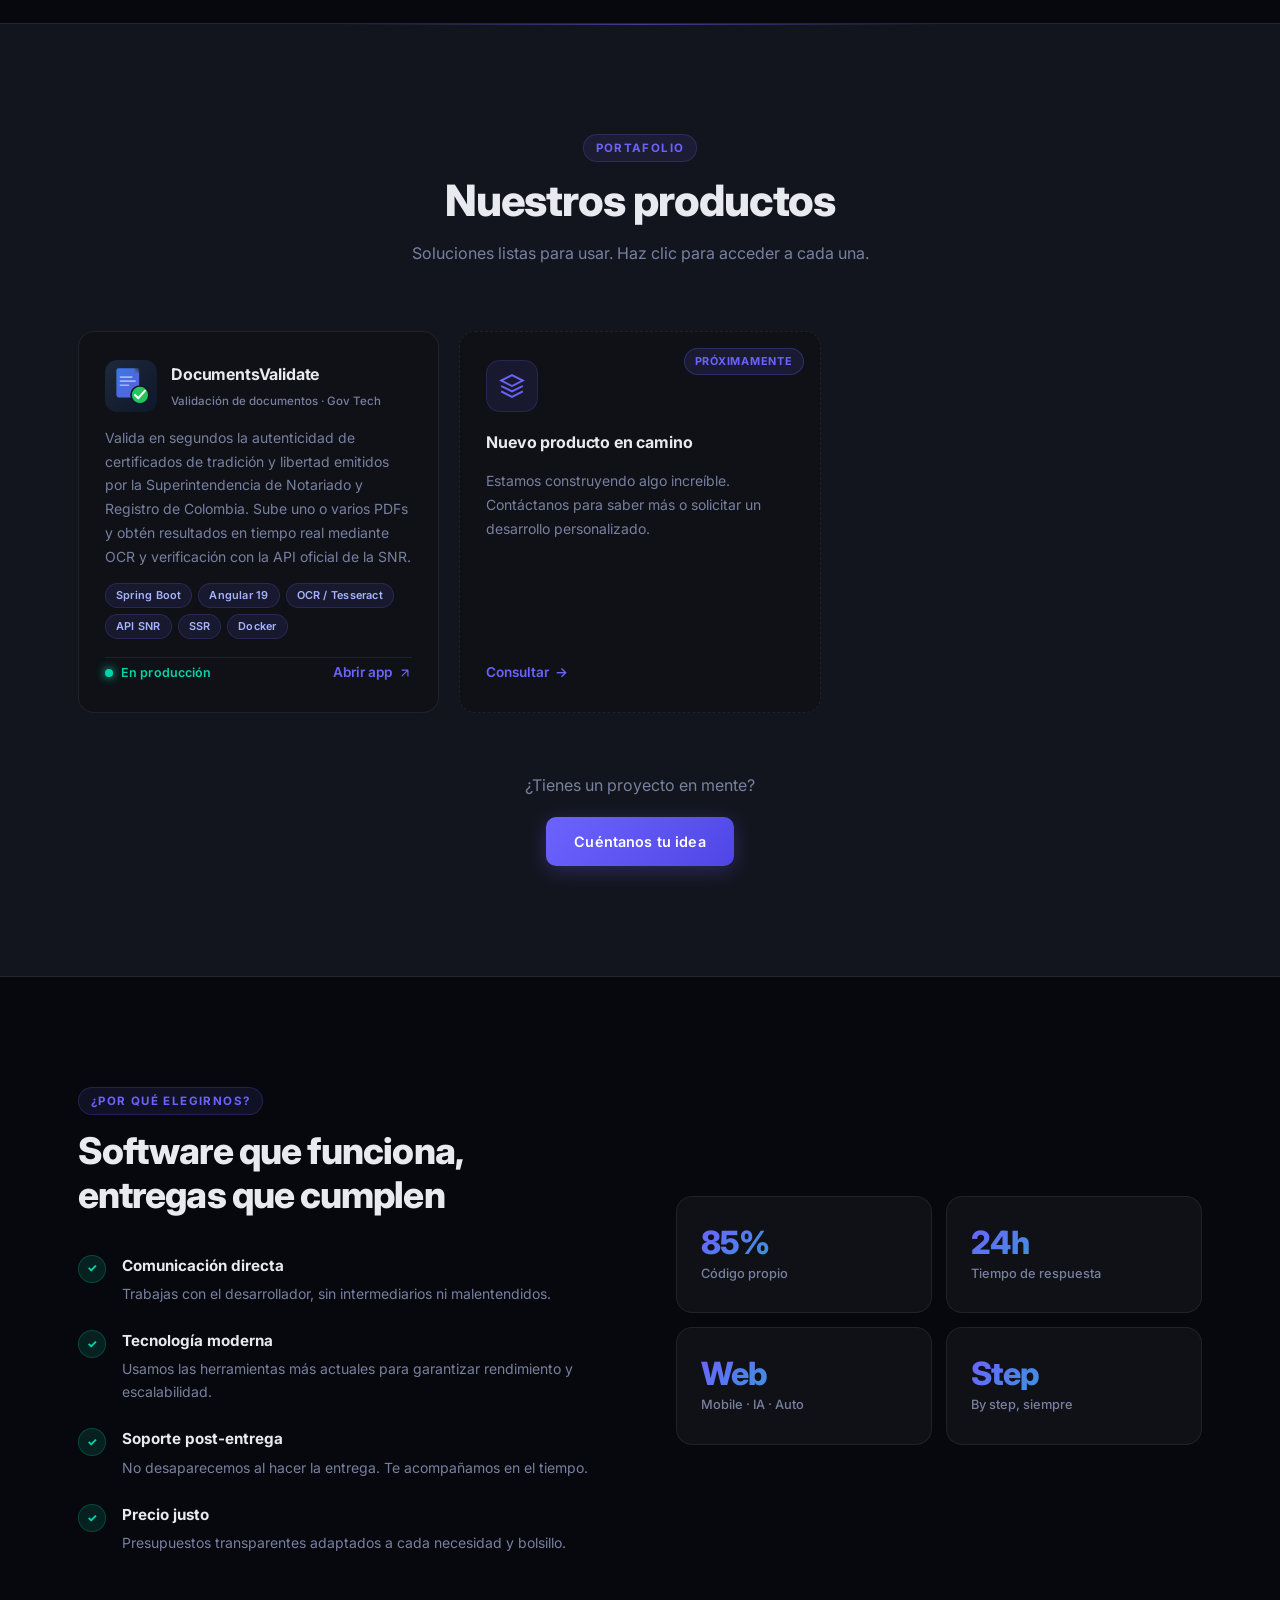
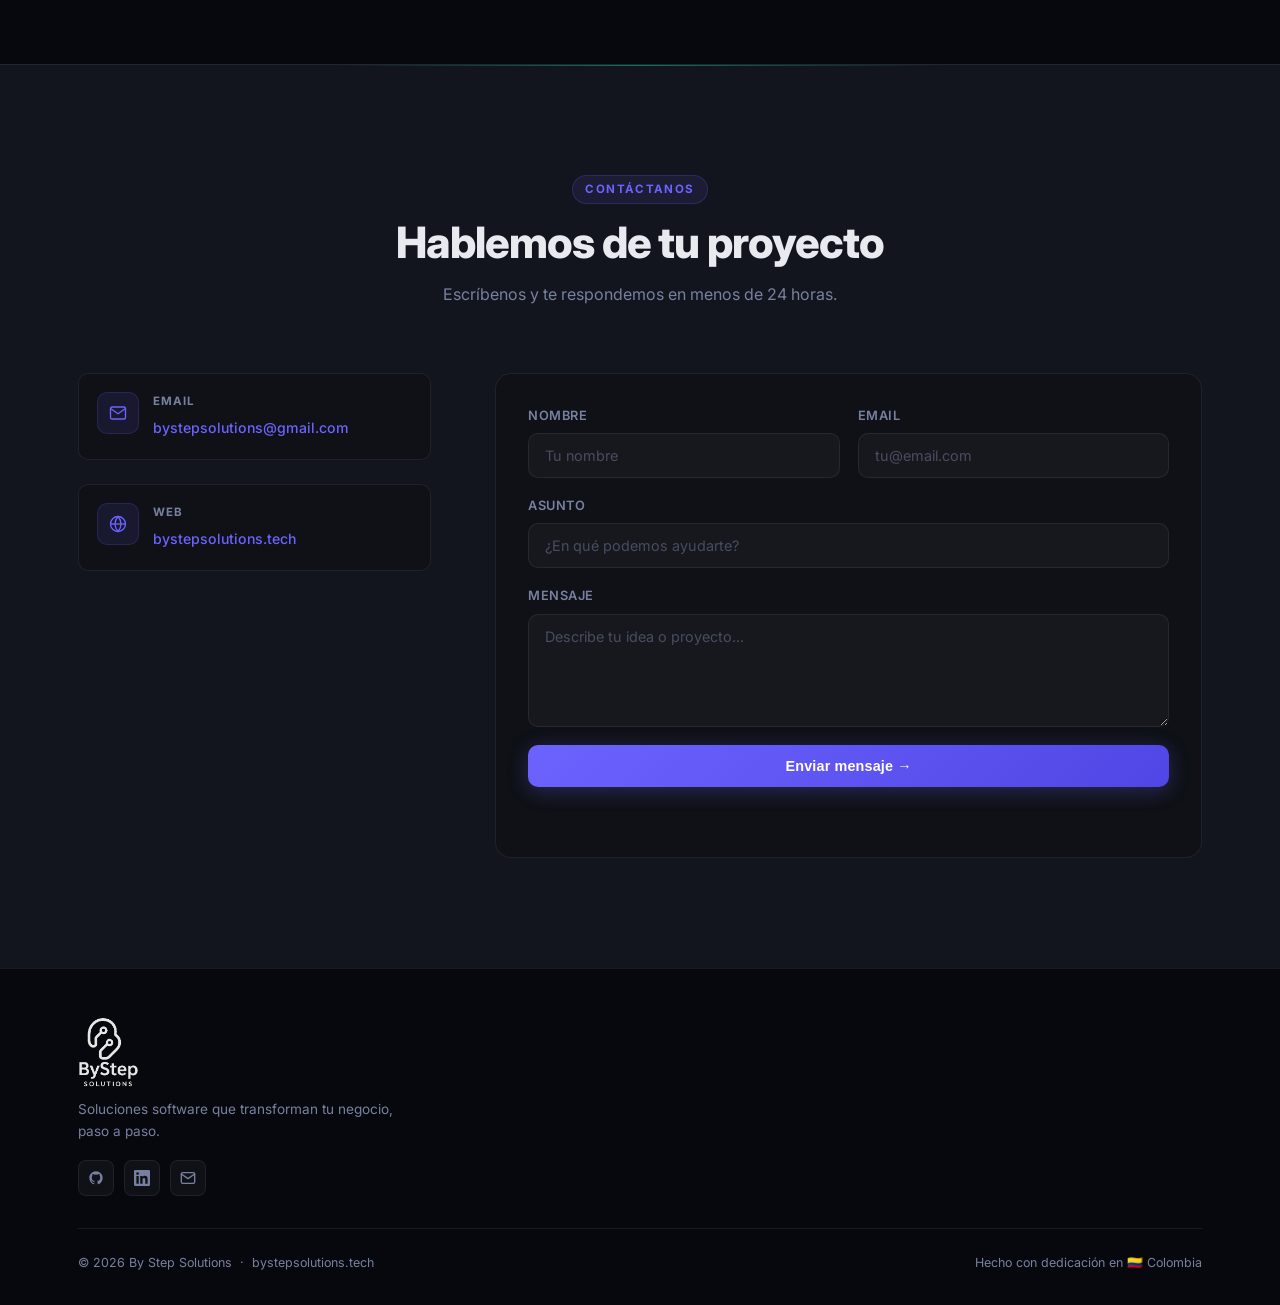
==== commit 65334d96: "mod celular" ====
--- a/index.html
+++ b/index.html
@@ -399,7 +399,7 @@
   </footer>
 
   <!-- WhatsApp FAB -->
-  <a href="https://wa.me/573001234567?text=Hola!%20Vi%20su%20p%C3%A1gina%20y%20me%20interesa%20conocer%20m%C3%A1s%20sobre%20sus%20servicios."
+  <a href="https://wa.me/+573218461241?text=Hola!%20Vi%20su%20p%C3%A1gina%20y%20me%20interesa%20conocer%20m%C3%A1s%20sobre%20sus%20servicios."
     target="_blank" class="whatsapp-fab" aria-label="Chatea por WhatsApp">
     <svg viewBox="0 0 24 24" fill="currentColor">
       <path
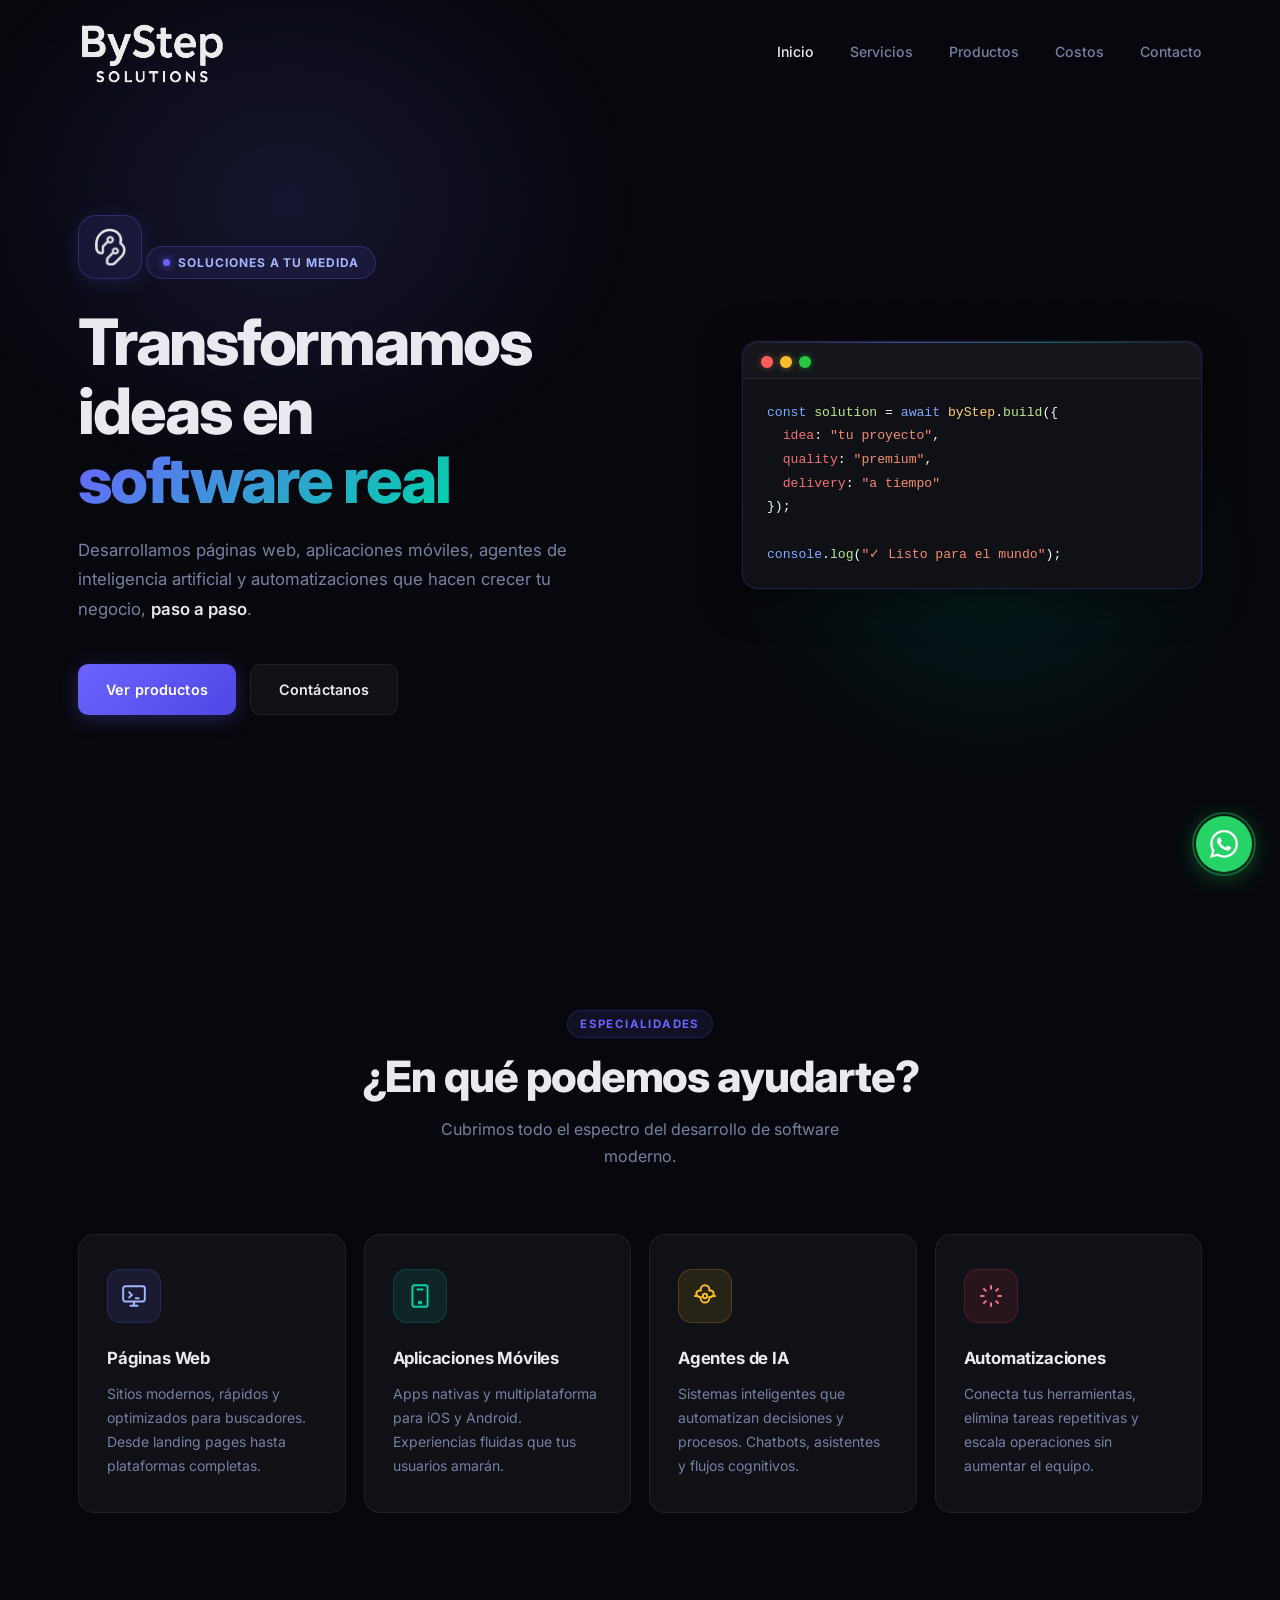
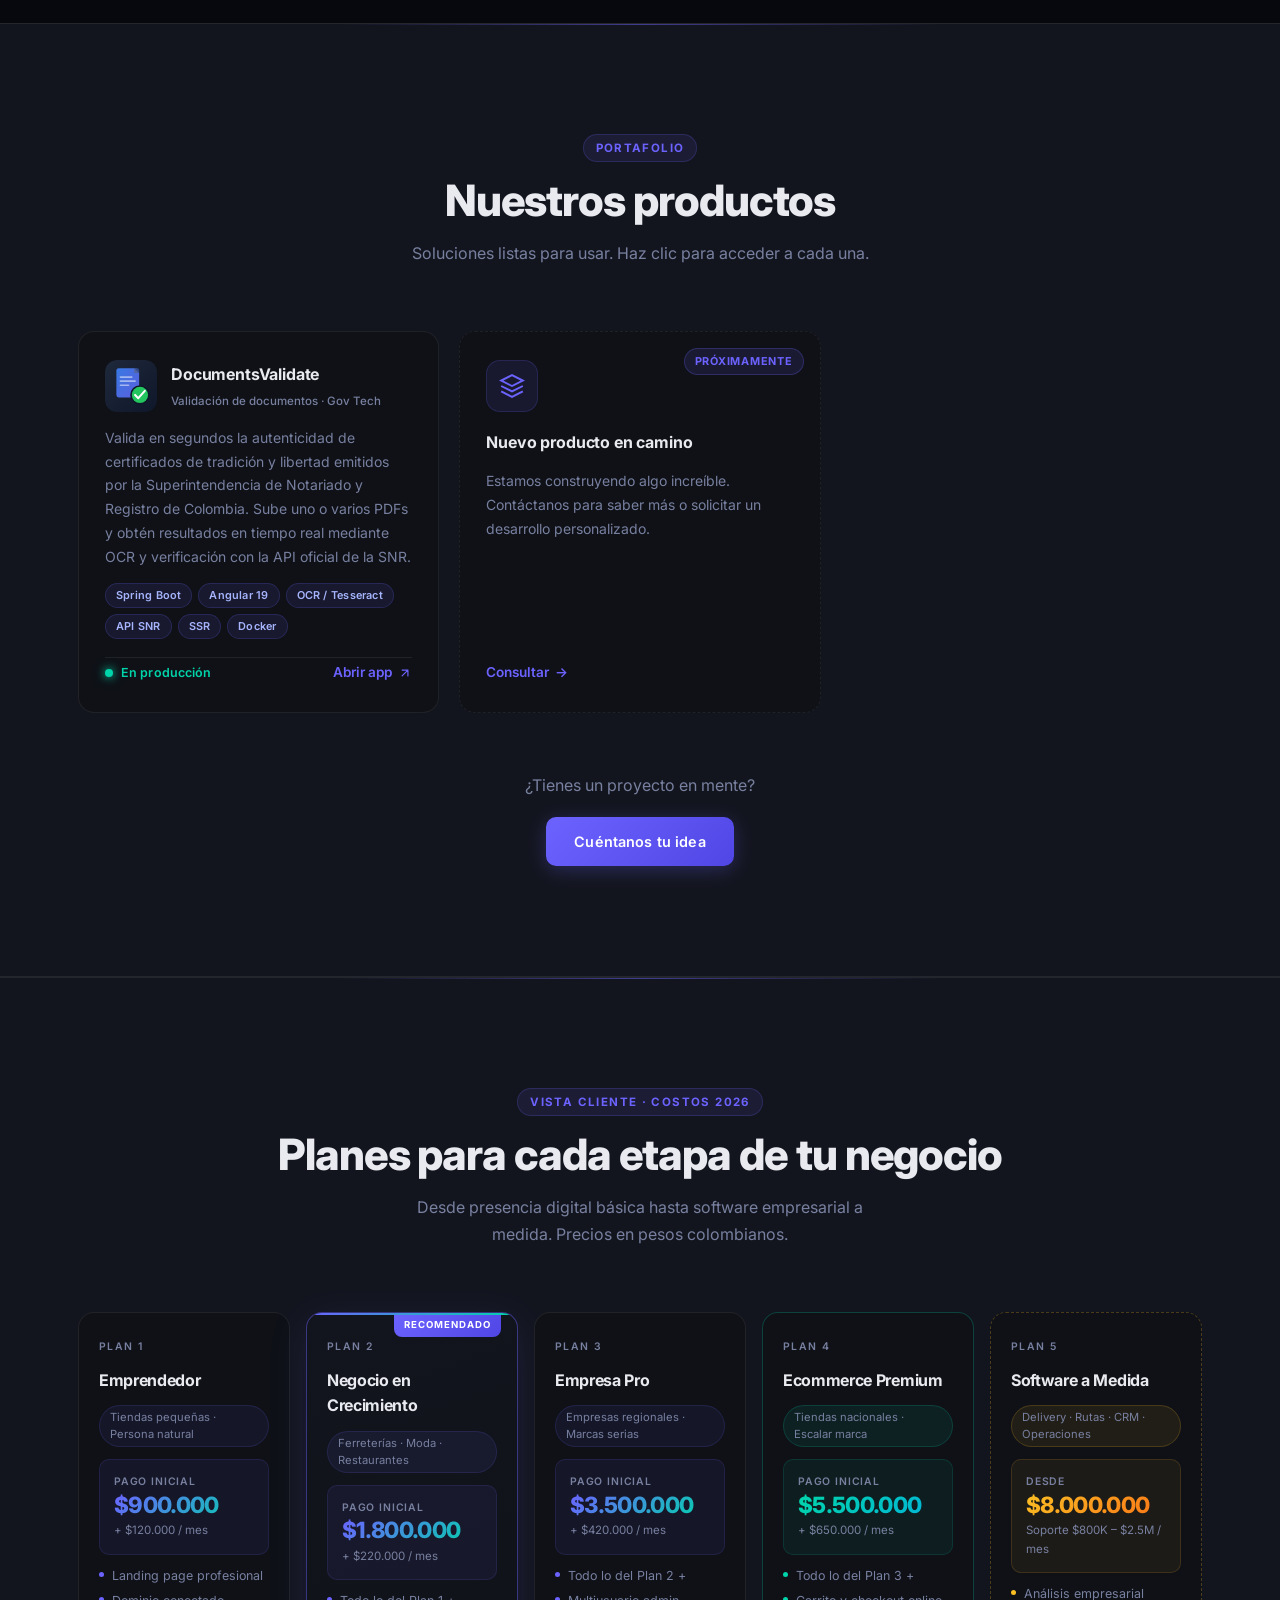
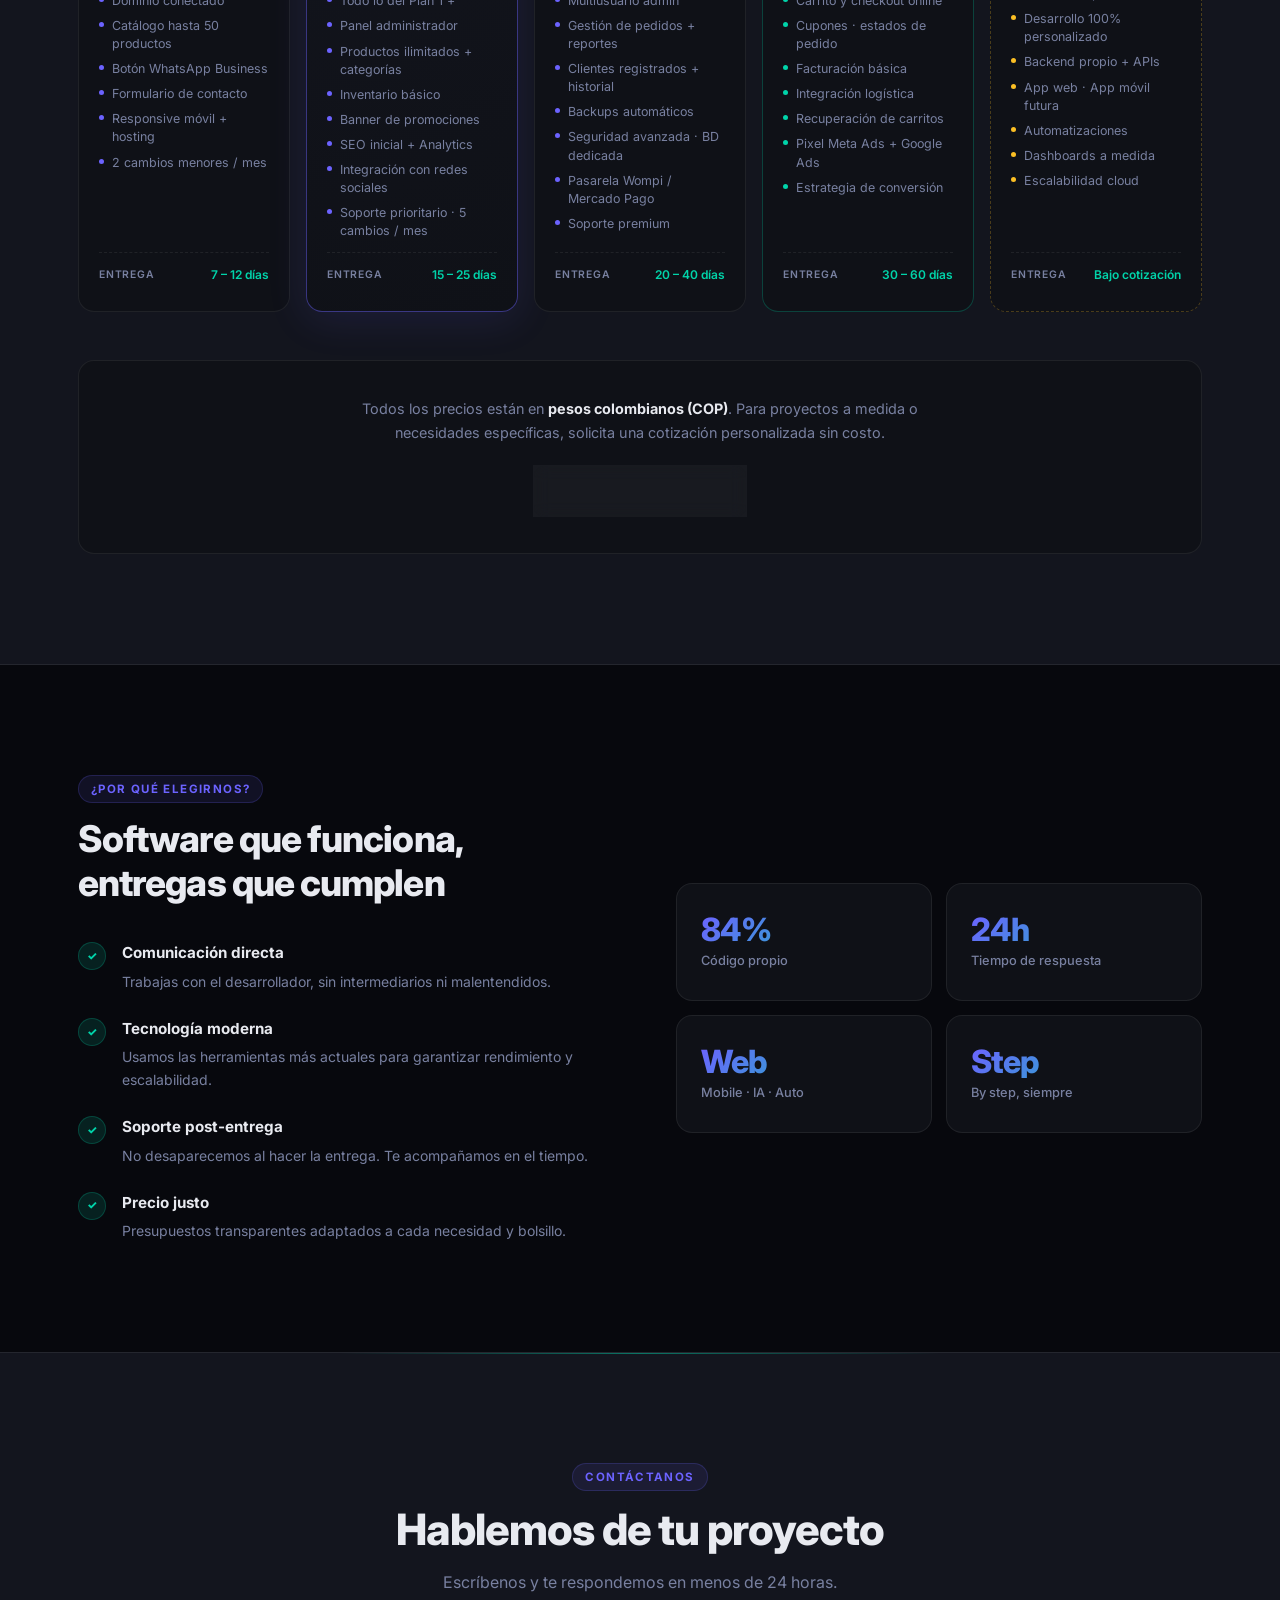
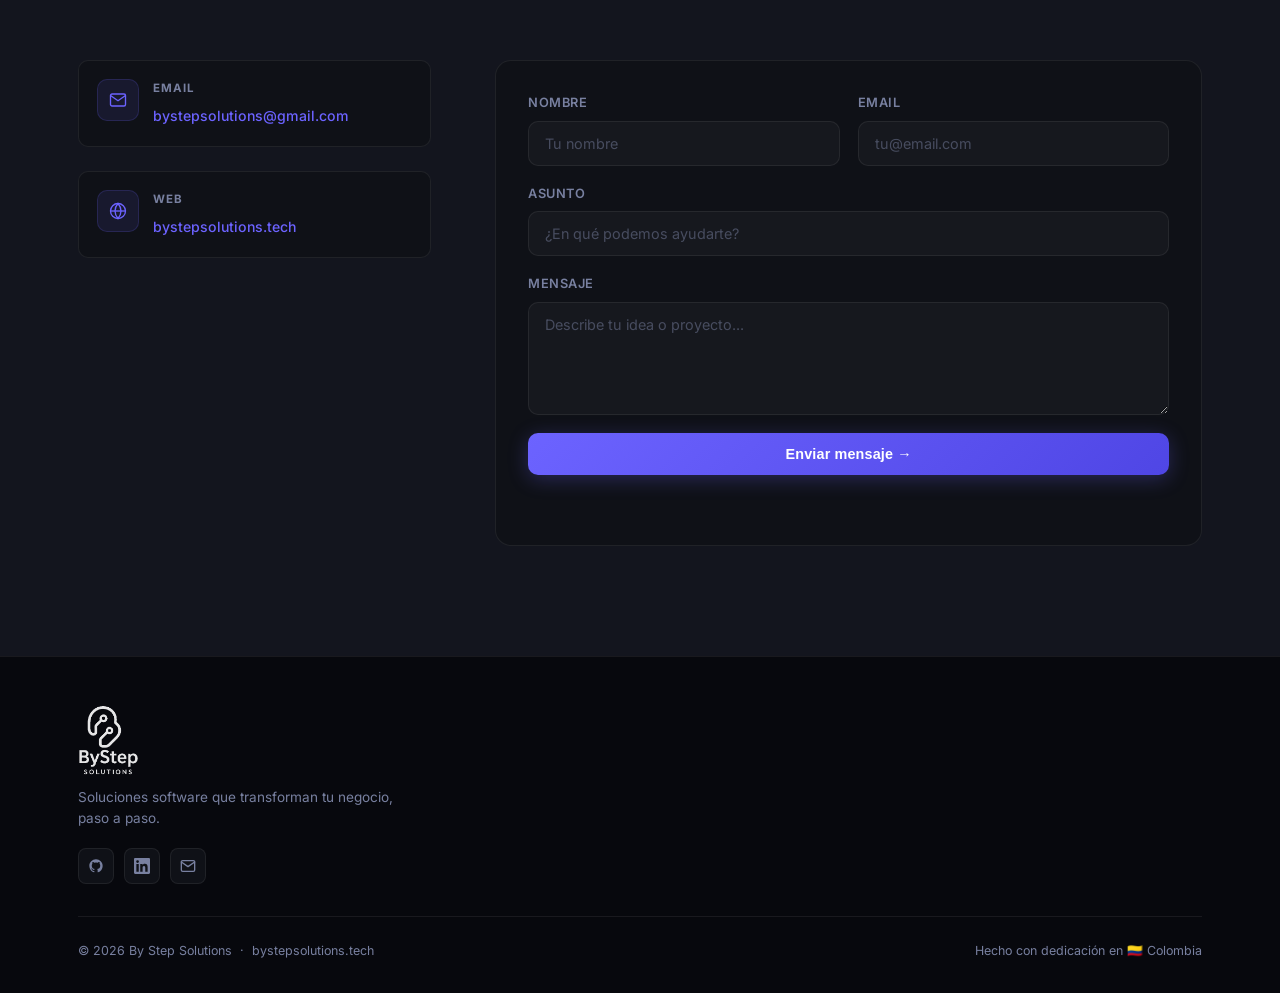
==== commit 4c2e25f4: "Adicionamiento de Costos" ====
--- a/index.html
+++ b/index.html
@@ -31,6 +31,7 @@
         <li><a href="#home">Inicio</a></li>
         <li><a href="#services">Servicios</a></li>
         <li><a href="#products">Productos</a></li>
+        <li><a href="#pricing">Costos</a></li>
         <li><a href="#contact">Contacto</a></li>
       </ul>
       <button class="hamburger" id="hamburger" aria-label="Menú">
@@ -230,6 +231,155 @@
       <div class="products-cta">
         <p>¿Tienes un proyecto en mente?</p>
         <a href="mailto:bystepsolutions@gmail.com" class="btn btn-primary">Cuéntanos tu idea</a>
+      </div>
+    </div>
+  </section>
+
+  <!-- PRICING (VISTA CLIENTE) -->
+  <section class="pricing" id="pricing">
+    <div class="container">
+      <div class="section-header">
+        <span class="section-tag">Vista Cliente · Costos 2026</span>
+        <h2>Planes para cada etapa de tu negocio</h2>
+        <p>Desde presencia digital básica hasta software empresarial a medida. Precios en pesos colombianos.</p>
+      </div>
+
+      <div class="pricing-grid">
+
+        <!-- Plan 1 -->
+        <div class="pricing-card">
+          <div class="plan-tier">Plan 1</div>
+          <h3 class="plan-title">Emprendedor</h3>
+          <p class="plan-target">Tiendas pequeñas · Persona natural</p>
+          <div class="plan-price-box">
+            <span class="plan-price-label">Pago inicial</span>
+            <span class="plan-price-amount">$900.000</span>
+            <span class="plan-price-sub">+ $120.000 / mes</span>
+          </div>
+          <ul class="plan-features">
+            <li>Landing page profesional</li>
+            <li>Dominio conectado</li>
+            <li>Catálogo hasta 50 productos</li>
+            <li>Botón WhatsApp Business</li>
+            <li>Formulario de contacto</li>
+            <li>Responsive móvil + hosting</li>
+            <li>2 cambios menores / mes</li>
+          </ul>
+          <div class="plan-footer">
+            <span class="plan-delivery-label">Entrega</span>
+            <span class="plan-delivery-time">7 – 12 días</span>
+          </div>
+        </div>
+
+        <!-- Plan 2 (Recomendado) -->
+        <div class="pricing-card featured">
+          <div class="plan-recommended">Recomendado</div>
+          <div class="plan-tier">Plan 2</div>
+          <h3 class="plan-title">Negocio en Crecimiento</h3>
+          <p class="plan-target">Ferreterías · Moda · Restaurantes</p>
+          <div class="plan-price-box">
+            <span class="plan-price-label">Pago inicial</span>
+            <span class="plan-price-amount">$1.800.000</span>
+            <span class="plan-price-sub">+ $220.000 / mes</span>
+          </div>
+          <ul class="plan-features">
+            <li>Todo lo del Plan 1 +</li>
+            <li>Panel administrador</li>
+            <li>Productos ilimitados + categorías</li>
+            <li>Inventario básico</li>
+            <li>Banner de promociones</li>
+            <li>SEO inicial + Analytics</li>
+            <li>Integración con redes sociales</li>
+            <li>Soporte prioritario · 5 cambios / mes</li>
+          </ul>
+          <div class="plan-footer">
+            <span class="plan-delivery-label">Entrega</span>
+            <span class="plan-delivery-time">15 – 25 días</span>
+          </div>
+        </div>
+
+        <!-- Plan 3 -->
+        <div class="pricing-card">
+          <div class="plan-tier">Plan 3</div>
+          <h3 class="plan-title">Empresa Pro</h3>
+          <p class="plan-target">Empresas regionales · Marcas serias</p>
+          <div class="plan-price-box">
+            <span class="plan-price-label">Pago inicial</span>
+            <span class="plan-price-amount">$3.500.000</span>
+            <span class="plan-price-sub">+ $420.000 / mes</span>
+          </div>
+          <ul class="plan-features">
+            <li>Todo lo del Plan 2 +</li>
+            <li>Multiusuario admin</li>
+            <li>Gestión de pedidos + reportes</li>
+            <li>Clientes registrados + historial</li>
+            <li>Backups automáticos</li>
+            <li>Seguridad avanzada · BD dedicada</li>
+            <li>Pasarela Wompi / Mercado Pago</li>
+            <li>Soporte premium</li>
+          </ul>
+          <div class="plan-footer">
+            <span class="plan-delivery-label">Entrega</span>
+            <span class="plan-delivery-time">20 – 40 días</span>
+          </div>
+        </div>
+
+        <!-- Plan 4 -->
+        <div class="pricing-card premium">
+          <div class="plan-tier">Plan 4</div>
+          <h3 class="plan-title">Ecommerce Premium</h3>
+          <p class="plan-target">Tiendas nacionales · Escalar marca</p>
+          <div class="plan-price-box">
+            <span class="plan-price-label">Pago inicial</span>
+            <span class="plan-price-amount">$5.500.000</span>
+            <span class="plan-price-sub">+ $650.000 / mes</span>
+          </div>
+          <ul class="plan-features">
+            <li>Todo lo del Plan 3 +</li>
+            <li>Carrito y checkout online</li>
+            <li>Cupones · estados de pedido</li>
+            <li>Facturación básica</li>
+            <li>Integración logística</li>
+            <li>Recuperación de carritos</li>
+            <li>Pixel Meta Ads + Google Ads</li>
+            <li>Estrategia de conversión</li>
+          </ul>
+          <div class="plan-footer">
+            <span class="plan-delivery-label">Entrega</span>
+            <span class="plan-delivery-time">30 – 60 días</span>
+          </div>
+        </div>
+
+        <!-- Plan 5 -->
+        <div class="pricing-card custom">
+          <div class="plan-tier">Plan 5</div>
+          <h3 class="plan-title">Software a Medida</h3>
+          <p class="plan-target">Delivery · Rutas · CRM · Operaciones</p>
+          <div class="plan-price-box">
+            <span class="plan-price-label">Desde</span>
+            <span class="plan-price-amount">$8.000.000</span>
+            <span class="plan-price-sub">Soporte $800K – $2.5M / mes</span>
+          </div>
+          <ul class="plan-features">
+            <li>Análisis empresarial</li>
+            <li>Desarrollo 100% personalizado</li>
+            <li>Backend propio + APIs</li>
+            <li>App web · App móvil futura</li>
+            <li>Automatizaciones</li>
+            <li>Dashboards a medida</li>
+            <li>Escalabilidad cloud</li>
+          </ul>
+          <div class="plan-footer">
+            <span class="plan-delivery-label">Entrega</span>
+            <span class="plan-delivery-time">Bajo cotización</span>
+          </div>
+        </div>
+
+      </div>
+
+      <div class="pricing-note">
+        <p>Todos los precios están en <strong>pesos colombianos (COP)</strong>. Para proyectos a medida o necesidades específicas, solicita una cotización personalizada sin costo.</p>
+        <a href="#contact" class="btn btn-outline">Solicitar cotización &rarr;</a>
       </div>
     </div>
   </section>
--- a/styles.css
+++ b/styles.css
@@ -1503,6 +1503,307 @@
 }
 
 /* ============================================
+   PRICING (VISTA CLIENTE)
+   ============================================ */
+.pricing {
+  padding: 110px 0;
+  background: var(--bg-card-2);
+  border-top: 1px solid var(--border);
+  border-bottom: 1px solid var(--border);
+  position: relative;
+}
+
+.pricing::before {
+  content: '';
+  position: absolute;
+  top: 0;
+  left: 50%;
+  transform: translateX(-50%);
+  width: 600px;
+  height: 1px;
+  background: linear-gradient(90deg, transparent, rgba(108, 99, 255, 0.5), transparent);
+}
+
+.pricing-grid {
+  display: grid;
+  grid-template-columns: repeat(5, 1fr);
+  gap: 16px;
+  margin-bottom: 48px;
+}
+
+.pricing-card {
+  background: var(--bg-card);
+  border: 1px solid var(--border);
+  border-radius: var(--radius);
+  padding: 26px 20px;
+  display: flex;
+  flex-direction: column;
+  gap: 12px;
+  position: relative;
+  transition: all var(--transition);
+  overflow: hidden;
+}
+
+.pricing-card::after {
+  content: '';
+  position: absolute;
+  top: 0;
+  left: 0;
+  right: 0;
+  height: 2px;
+  background: linear-gradient(90deg, var(--primary), var(--accent));
+  transform: scaleX(0);
+  transform-origin: left;
+  transition: transform 0.35s ease;
+}
+
+.pricing-card:hover {
+  border-color: rgba(108, 99, 255, 0.3);
+  transform: translateY(-5px);
+  box-shadow: 0 16px 48px rgba(0, 0, 0, 0.35);
+}
+
+.pricing-card:hover::after {
+  transform: scaleX(1);
+}
+
+.pricing-card.featured {
+  border-color: rgba(108, 99, 255, 0.45);
+  background: linear-gradient(160deg, var(--bg-card-2), var(--bg-card));
+  box-shadow: 0 8px 40px rgba(108, 99, 255, 0.12);
+}
+
+.pricing-card.featured::after {
+  transform: scaleX(1);
+}
+
+.pricing-card.premium {
+  border-color: rgba(0, 212, 170, 0.25);
+}
+
+.pricing-card.premium::after {
+  background: linear-gradient(90deg, var(--accent), #00b4d8);
+}
+
+.pricing-card.custom {
+  border-color: rgba(251, 191, 36, 0.25);
+  border-style: dashed;
+}
+
+.pricing-card.custom::after {
+  background: linear-gradient(90deg, #fbbf24, #f97316);
+}
+
+.plan-recommended {
+  position: absolute;
+  top: 0;
+  right: 16px;
+  background: linear-gradient(135deg, var(--primary), var(--primary-dark));
+  color: #fff;
+  font-size: 0.6rem;
+  font-weight: 700;
+  text-transform: uppercase;
+  letter-spacing: 0.1em;
+  padding: 4px 10px;
+  border-radius: 0 0 8px 8px;
+}
+
+.plan-tier {
+  font-size: 0.65rem;
+  color: var(--text-muted);
+  text-transform: uppercase;
+  letter-spacing: 0.14em;
+  font-weight: 600;
+}
+
+.pricing-card h3.plan-title {
+  font-size: 1rem;
+  font-weight: 700;
+  letter-spacing: -0.02em;
+  color: var(--text);
+  margin: 0;
+}
+
+.plan-target {
+  font-size: 0.7rem;
+  color: var(--text-muted);
+  background: rgba(108, 99, 255, 0.08);
+  border: 1px solid rgba(108, 99, 255, 0.15);
+  border-radius: 100px;
+  padding: 3px 10px;
+  display: inline-block;
+  line-height: 1.5;
+}
+
+.pricing-card.premium .plan-target {
+  background: rgba(0, 212, 170, 0.08);
+  border-color: rgba(0, 212, 170, 0.18);
+}
+
+.pricing-card.custom .plan-target {
+  background: rgba(251, 191, 36, 0.08);
+  border-color: rgba(251, 191, 36, 0.18);
+}
+
+.plan-price-box {
+  background: rgba(108, 99, 255, 0.07);
+  border: 1px solid rgba(108, 99, 255, 0.14);
+  border-radius: var(--radius-sm);
+  padding: 14px;
+  display: flex;
+  flex-direction: column;
+  gap: 2px;
+}
+
+.pricing-card.premium .plan-price-box {
+  background: rgba(0, 212, 170, 0.06);
+  border-color: rgba(0, 212, 170, 0.14);
+}
+
+.pricing-card.custom .plan-price-box {
+  background: rgba(251, 191, 36, 0.06);
+  border-color: rgba(251, 191, 36, 0.14);
+}
+
+.plan-price-label {
+  font-size: 0.65rem;
+  color: var(--text-muted);
+  text-transform: uppercase;
+  letter-spacing: 0.08em;
+  font-weight: 600;
+}
+
+.plan-price-amount {
+  font-size: 1.4rem;
+  font-weight: 800;
+  background: linear-gradient(135deg, var(--primary), var(--accent));
+  -webkit-background-clip: text;
+  -webkit-text-fill-color: transparent;
+  background-clip: text;
+  letter-spacing: -0.03em;
+  line-height: 1.1;
+}
+
+.pricing-card.premium .plan-price-amount {
+  background: linear-gradient(135deg, var(--accent), #00b4d8);
+  -webkit-background-clip: text;
+  background-clip: text;
+}
+
+.pricing-card.custom .plan-price-amount {
+  background: linear-gradient(135deg, #fbbf24, #f97316);
+  -webkit-background-clip: text;
+  background-clip: text;
+}
+
+.plan-price-sub {
+  font-size: 0.72rem;
+  color: var(--text-muted);
+  margin-top: 2px;
+}
+
+.plan-features {
+  list-style: none;
+  display: flex;
+  flex-direction: column;
+  gap: 7px;
+  flex: 1;
+  margin: 0;
+  padding: 0;
+}
+
+.plan-features li {
+  font-size: 0.78rem;
+  color: var(--text-muted);
+  display: flex;
+  gap: 8px;
+  align-items: flex-start;
+  line-height: 1.45;
+}
+
+.plan-features li::before {
+  content: '';
+  width: 5px;
+  height: 5px;
+  border-radius: 50%;
+  background: var(--primary);
+  margin-top: 5px;
+  flex-shrink: 0;
+}
+
+.pricing-card.premium .plan-features li::before {
+  background: var(--accent);
+}
+
+.pricing-card.custom .plan-features li::before {
+  background: #fbbf24;
+}
+
+.plan-footer {
+  display: flex;
+  justify-content: space-between;
+  align-items: center;
+  padding-top: 12px;
+  border-top: 1px dashed var(--border);
+  margin-top: auto;
+}
+
+.plan-delivery-label {
+  font-size: 0.65rem;
+  color: var(--text-muted);
+  text-transform: uppercase;
+  letter-spacing: 0.08em;
+  font-weight: 600;
+}
+
+.plan-delivery-time {
+  font-size: 0.75rem;
+  color: var(--accent);
+  font-weight: 600;
+}
+
+.pricing-note {
+  text-align: center;
+  display: flex;
+  flex-direction: column;
+  align-items: center;
+  gap: 20px;
+  padding: 36px;
+  background: var(--bg-card);
+  border: 1px solid var(--border);
+  border-radius: var(--radius);
+}
+
+.pricing-note p {
+  color: var(--text-muted);
+  font-size: 0.9rem;
+  max-width: 560px;
+  line-height: 1.7;
+}
+
+.pricing-note p strong {
+  color: var(--text);
+}
+
+@media (max-width: 1200px) {
+  .pricing-grid {
+    grid-template-columns: repeat(3, 1fr);
+  }
+}
+
+@media (max-width: 900px) {
+  .pricing-grid {
+    grid-template-columns: repeat(2, 1fr);
+  }
+}
+
+@media (max-width: 640px) {
+  .pricing-grid {
+    grid-template-columns: 1fr;
+  }
+}
+
+/* ============================================
    ANIMATIONS & SCROLL REVEAL
    ============================================ */
 @keyframes fadeUp {
